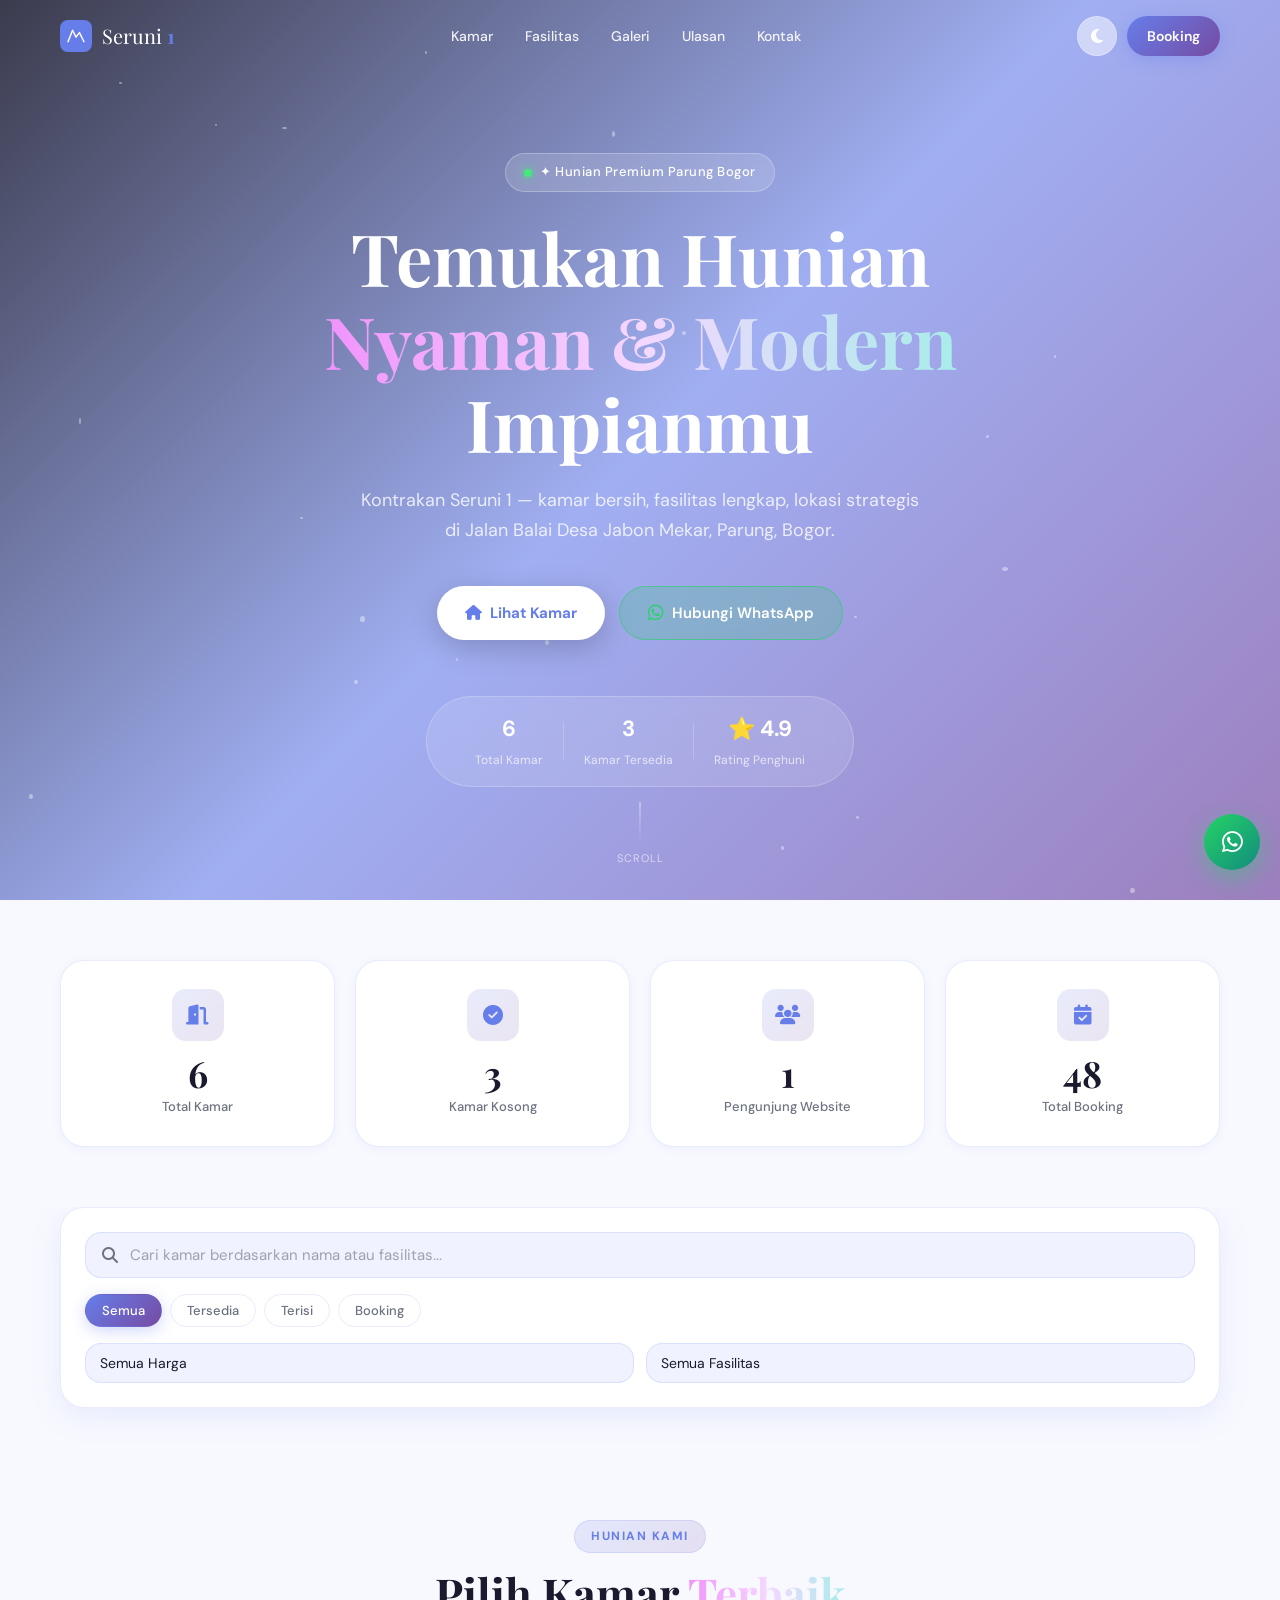
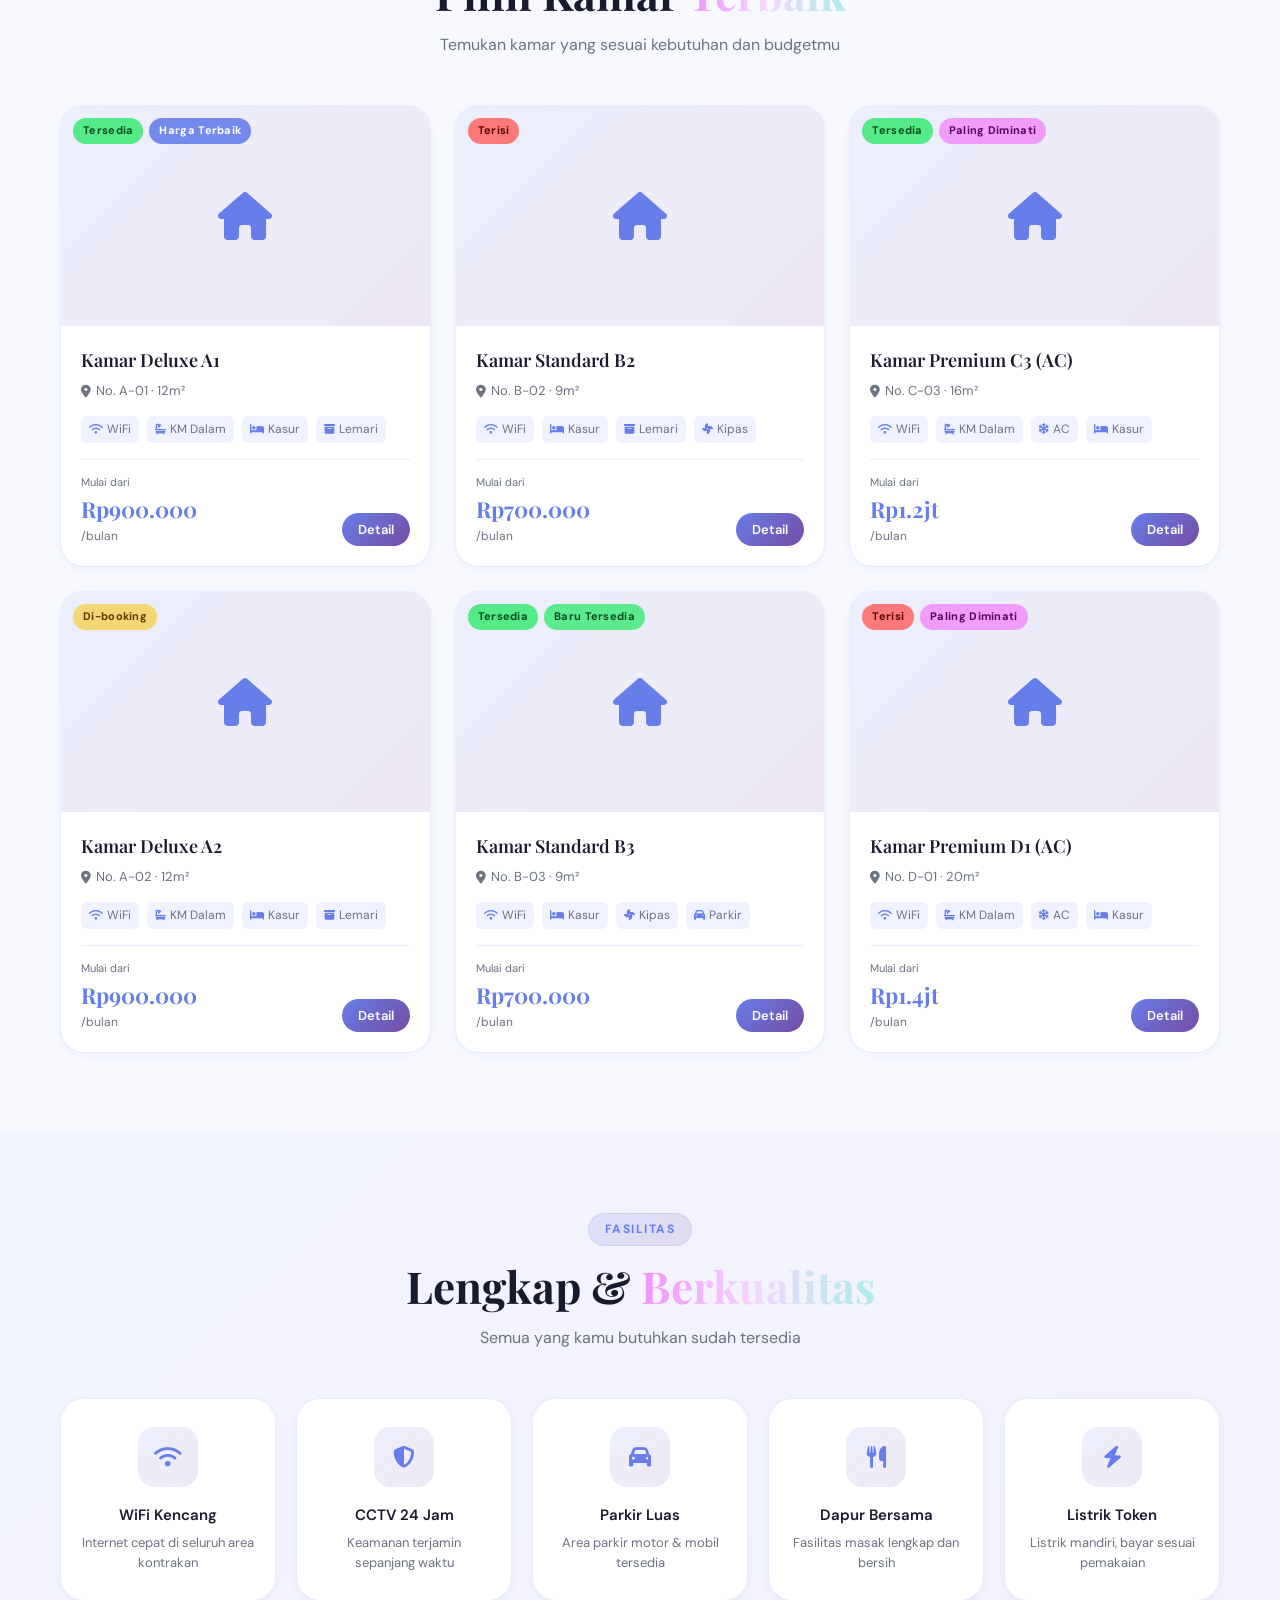
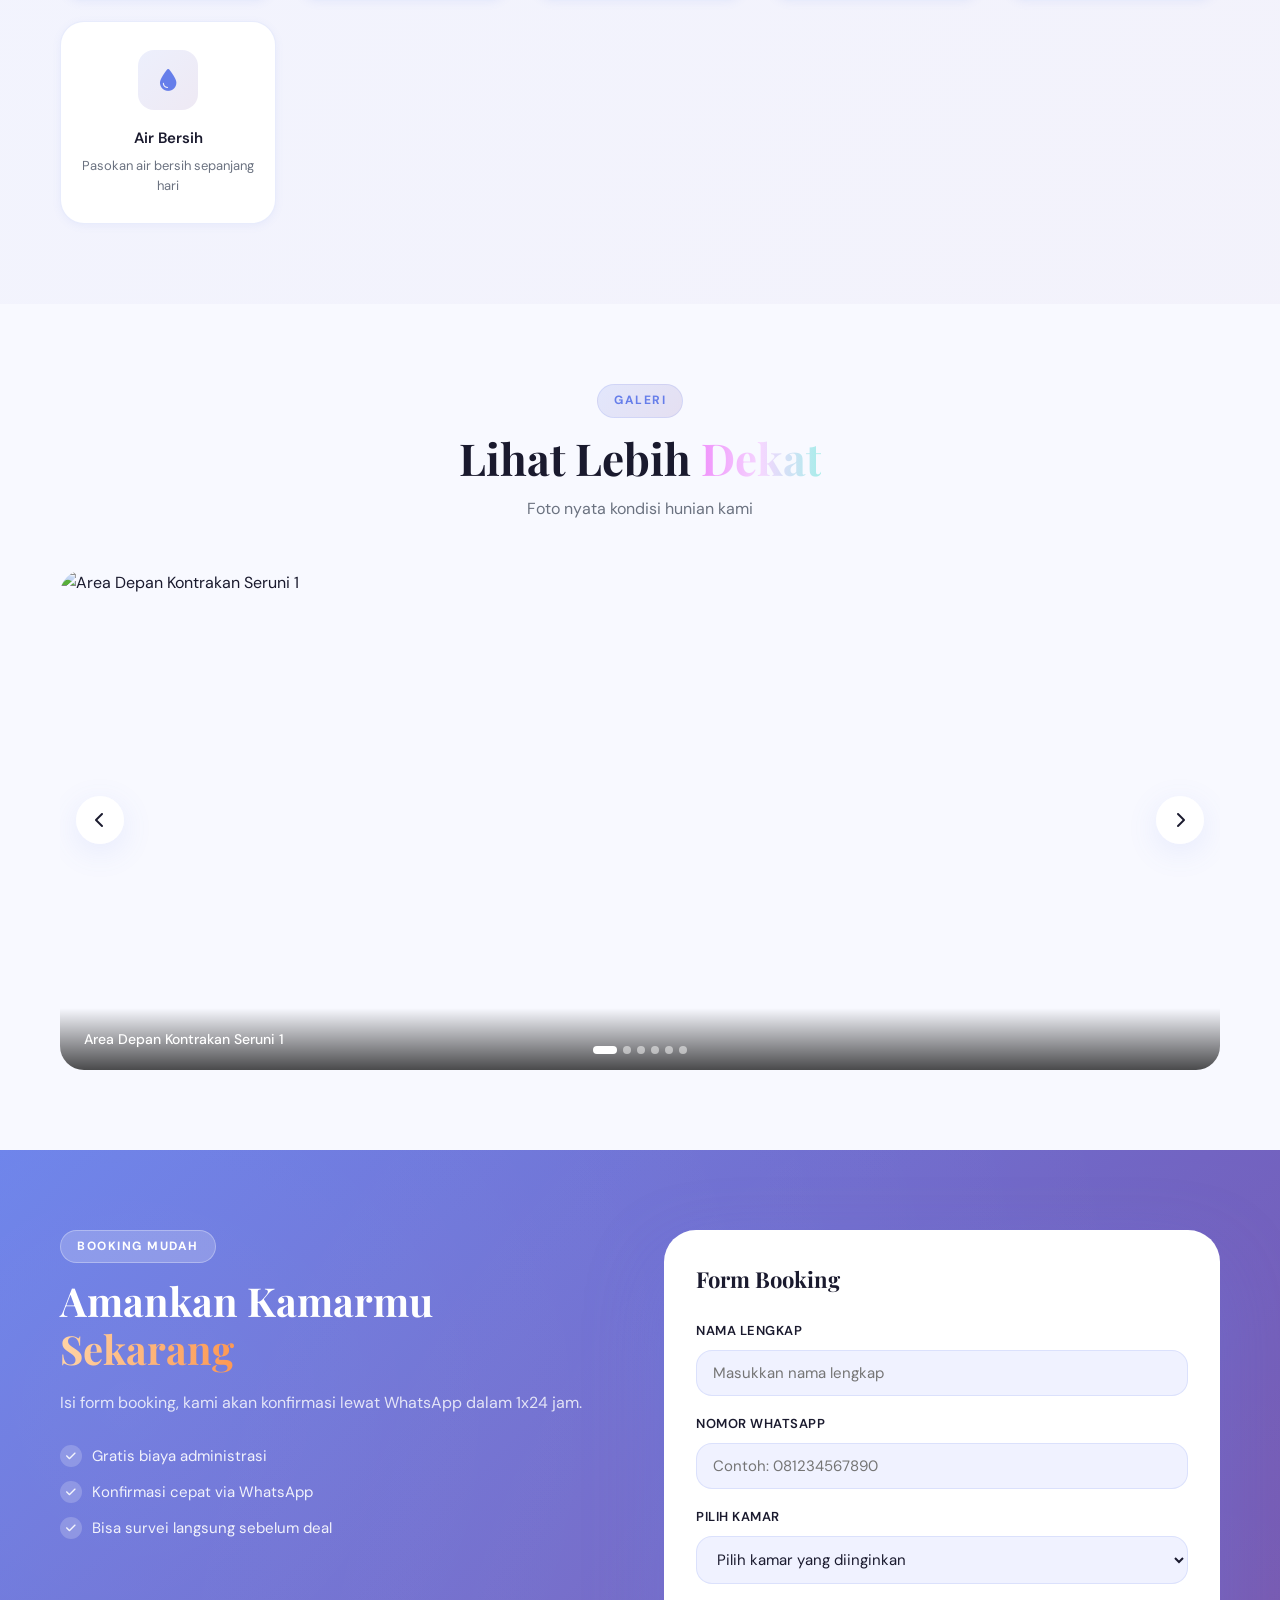
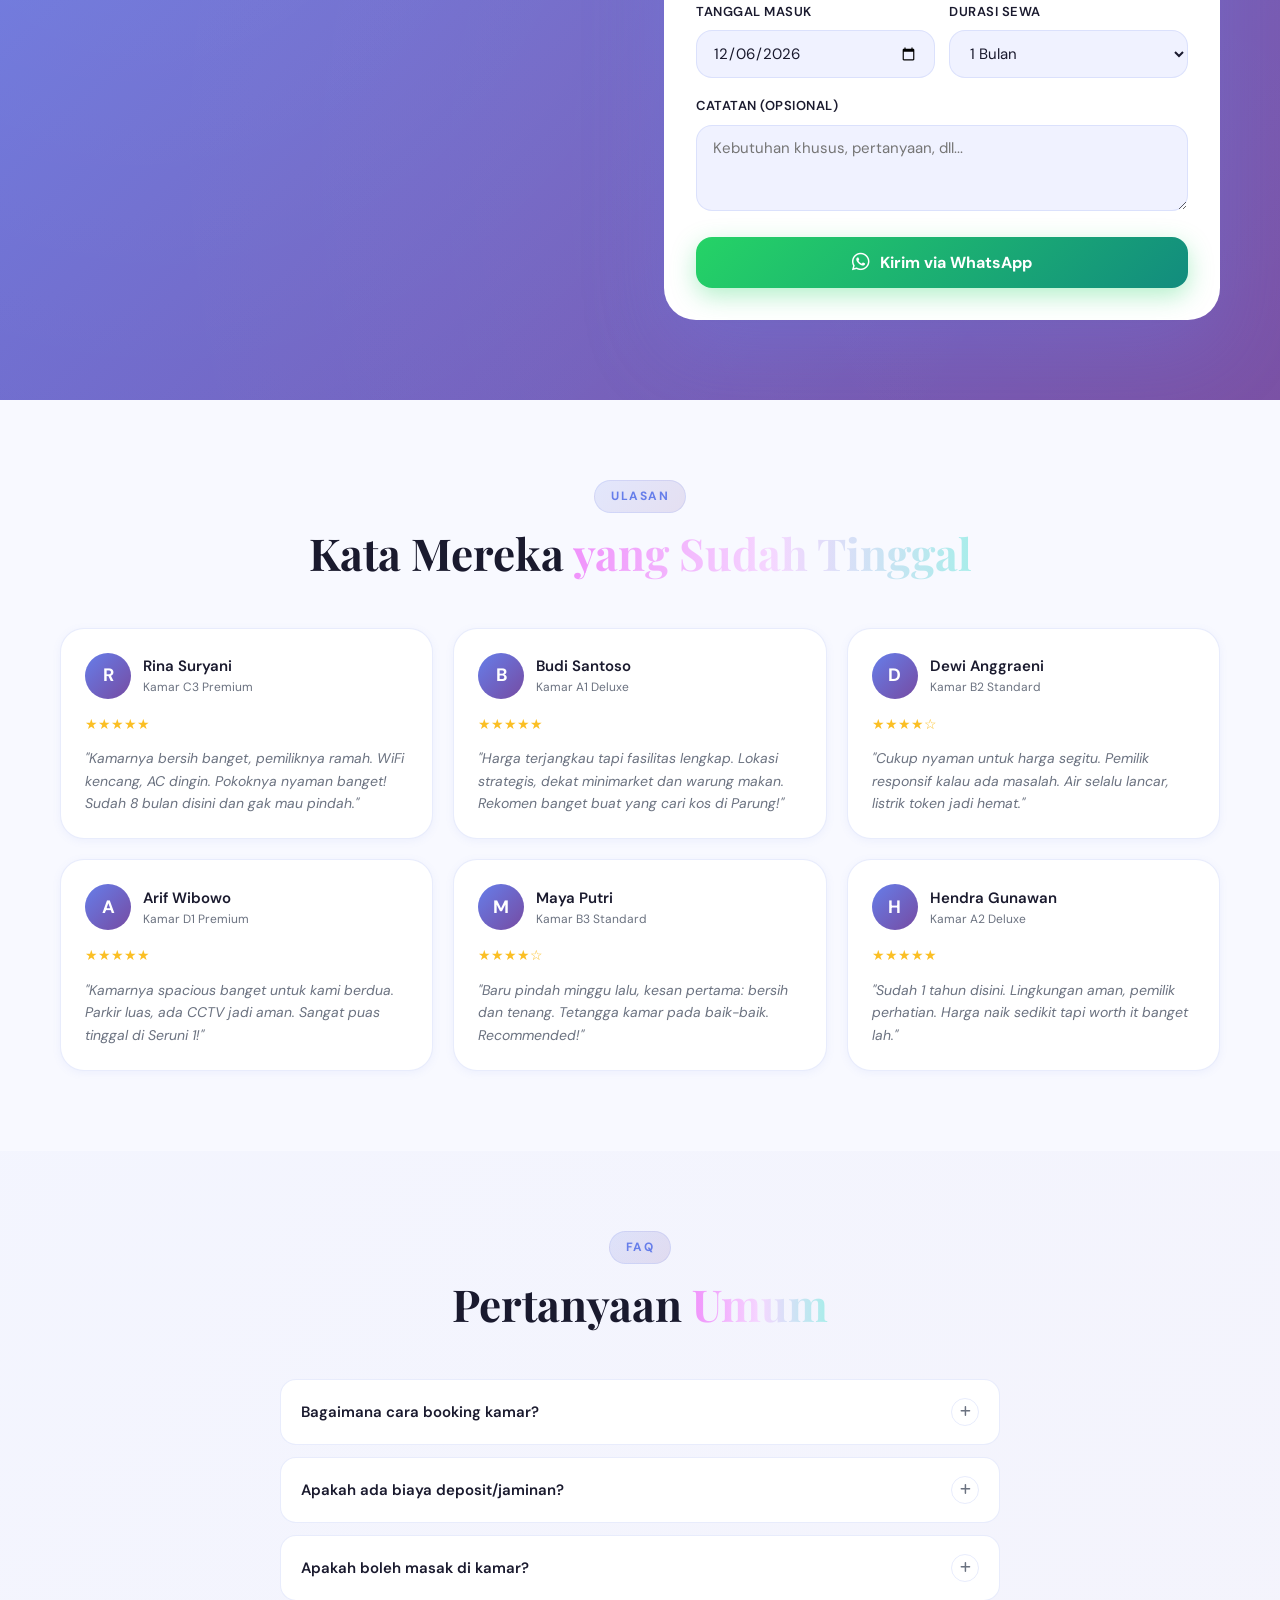
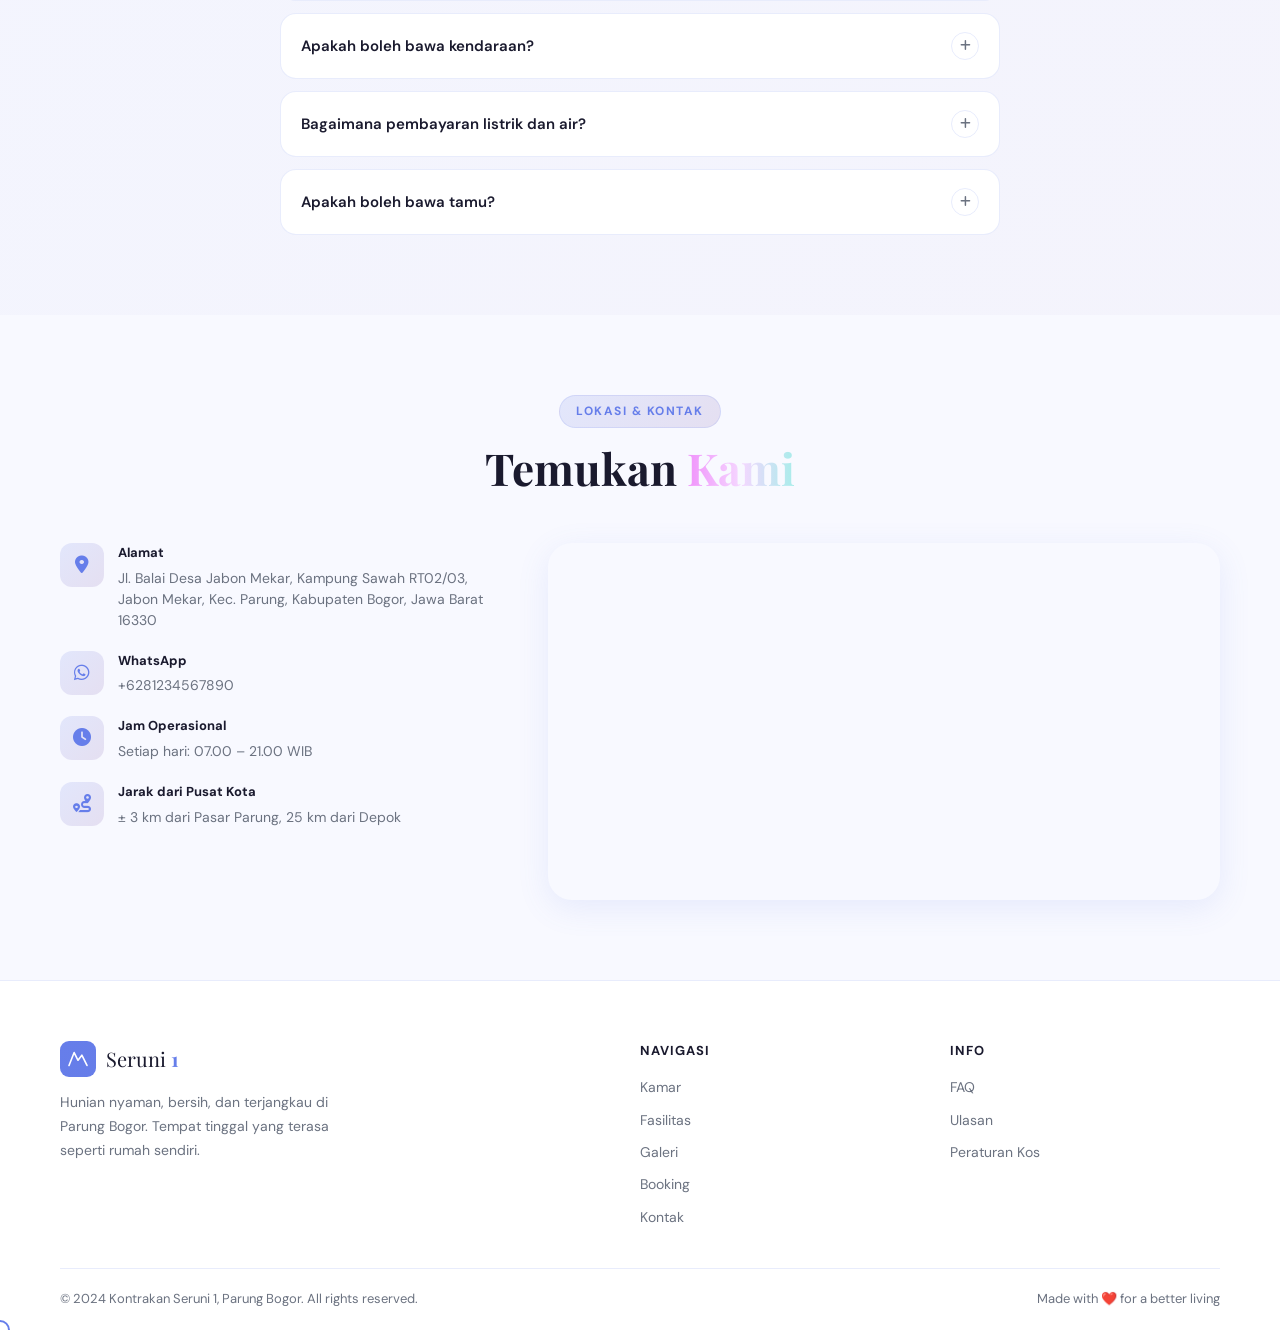
==== index.html @ fcb887d7 "Add files via upload" ====
<!DOCTYPE html>
<html lang="id" data-theme="light">
<head>
  <meta charset="UTF-8" />
  <meta name="viewport" content="width=device-width, initial-scale=1.0, viewport-fit=cover" />
  <title>Kontrakan Seruni 1 – Hunian Modern Parung Bogor</title>

  <!-- SEO Meta -->
  <meta name="description" content="Kontrakan & Kosan Premium Seruni 1 di Parung Bogor. Harga terjangkau, fasilitas lengkap, lokasi strategis. Booking sekarang!" />
  <meta name="keywords" content="kontrakan parung bogor, kosan bogor, kontrakan seruni, sewa kamar bogor, kos murah parung" />
  <meta name="author" content="Kontrakan Seruni 1" />
  <meta name="robots" content="index, follow" />

  <!-- Open Graph -->
  <meta property="og:title" content="Kontrakan Seruni 1 – Hunian Modern Parung Bogor" />
  <meta property="og:description" content="Hunian premium dengan fasilitas lengkap di Parung Bogor. Harga terbaik, lokasi strategis!" />
  <meta property="og:image" content="https://images.unsplash.com/photo-1522708323590-d24dbb6b0267?w=1200" />
  <meta property="og:url" content="https://kontrakan-seruni.github.io" />
  <meta property="og:type" content="website" />

  <!-- Twitter Card -->
  <meta name="twitter:card" content="summary_large_image" />
  <meta name="twitter:title" content="Kontrakan Seruni 1 Parung Bogor" />
  <meta name="twitter:description" content="Hunian nyaman, harga terjangkau di Parung Bogor." />

  <!-- PWA Manifest -->
  <link rel="manifest" href="manifest.json" />
  <meta name="theme-color" content="#1a1a2e" />
  <meta name="apple-mobile-web-app-capable" content="yes" />
  <meta name="apple-mobile-web-app-status-bar-style" content="default" />
  <meta name="apple-mobile-web-app-title" content="Seruni 1" />

  <!-- Fonts -->
  <link rel="preconnect" href="https://fonts.googleapis.com" />
  <link rel="preconnect" href="https://fonts.gstatic.com" crossorigin />
  <link href="https://fonts.googleapis.com/css2?family=Playfair+Display:wght@400;600;700&family=DM+Sans:wght@300;400;500;600&display=swap" rel="stylesheet" />

  <!-- Icons -->
  <link rel="stylesheet" href="https://cdnjs.cloudflare.com/ajax/libs/font-awesome/6.5.0/css/all.min.css" />

  <link rel="stylesheet" href="style.css" />
  <link rel="icon" href="assets/icons/favicon.svg" type="image/svg+xml" />
</head>
<body>

  <!-- Loading Screen -->
  <div id="loadingScreen" class="loading-screen">
    <div class="loading-content">
      <div class="loading-logo" id="secretTrigger">
        <svg width="56" height="56" viewBox="0 0 56 56" fill="none">
          <rect width="56" height="56" rx="16" fill="url(#grad1)"/>
          <path d="M14 38L22 18L28 30L34 22L42 38" stroke="white" stroke-width="2.5" stroke-linecap="round" stroke-linejoin="round"/>
          <defs>
            <linearGradient id="grad1" x1="0" y1="0" x2="56" y2="56">
              <stop offset="0%" stop-color="#667eea"/>
              <stop offset="100%" stop-color="#764ba2"/>
            </linearGradient>
          </defs>
        </svg>
      </div>
      <p class="loading-text">Seruni<span>1</span></p>
      <div class="loading-bar"><div class="loading-progress"></div></div>
    </div>
  </div>

  <!-- Navbar -->
  <nav class="navbar" id="navbar">
    <div class="nav-container">
      <a href="#" class="nav-logo" id="navLogo">
        <svg width="32" height="32" viewBox="0 0 56 56" fill="none">
          <rect width="56" height="56" rx="14" fill="url(#navGrad)"/>
          <path d="M14 38L22 18L28 30L34 22L42 38" stroke="white" stroke-width="2.5" stroke-linecap="round" stroke-linejoin="round"/>
          <defs>
            <linearGradient id="navGrad" x1="0" y1="0" x2="56" y2="56">
              <stop offset="0%" stop-color="#667eea"/>
              <stop offset="100%" stop-color="#764ba2"/>
            </linearGradient>
          </defs>
        </svg>
        <span>Seruni <strong>1</strong></span>
      </a>

      <ul class="nav-links" id="navLinks">
        <li><a href="#rooms" class="nav-link">Kamar</a></li>
        <li><a href="#facilities" class="nav-link">Fasilitas</a></li>
        <li><a href="#gallery" class="nav-link">Galeri</a></li>
        <li><a href="#testimonials" class="nav-link">Ulasan</a></li>
        <li><a href="#contact" class="nav-link">Kontak</a></li>
      </ul>

      <div class="nav-actions">
        <button class="theme-toggle" id="themeToggle" aria-label="Toggle theme">
          <i class="fas fa-moon" id="themeIcon"></i>
        </button>
        <a href="#booking" class="btn-nav-cta">Booking</a>
        <button class="hamburger" id="hamburger" aria-label="Menu">
          <span></span><span></span><span></span>
        </button>
      </div>
    </div>
  </nav>

  <!-- Hero Section -->
  <section class="hero" id="hero">
    <div class="hero-bg">
      <div class="hero-img" id="heroBg"></div>
      <div class="hero-overlay"></div>
    </div>
    <div class="hero-particles" id="particles"></div>

    <div class="hero-content">
      <div class="hero-badge reveal-up">
        <span class="badge-dot"></span>
        <span>✦ Hunian Premium Parung Bogor</span>
      </div>
      <h1 class="hero-title reveal-up">
        Temukan Hunian<br />
        <span class="gradient-text">Nyaman & Modern</span><br />
        Impianmu
      </h1>
      <p class="hero-sub reveal-up">
        Kontrakan Seruni 1 — kamar bersih, fasilitas lengkap, lokasi strategis<br />
        di Jalan Balai Desa Jabon Mekar, Parung, Bogor.
      </p>
      <div class="hero-actions reveal-up">
        <a href="#rooms" class="btn-hero-primary">
          <i class="fas fa-home"></i>
          Lihat Kamar
        </a>
        <a href="#" id="heroWa" class="btn-hero-secondary">
          <i class="fab fa-whatsapp"></i>
          Hubungi WhatsApp
        </a>
      </div>
      <div class="hero-stats reveal-up">
        <div class="hero-stat">
          <strong id="heroTotalRooms">12</strong>
          <span>Total Kamar</span>
        </div>
        <div class="hero-stat-divider"></div>
        <div class="hero-stat">
          <strong id="heroEmptyRooms">4</strong>
          <span>Kamar Tersedia</span>
        </div>
        <div class="hero-stat-divider"></div>
        <div class="hero-stat">
          <strong>⭐ 4.9</strong>
          <span>Rating Penghuni</span>
        </div>
      </div>
    </div>

    <div class="hero-scroll-indicator">
      <div class="scroll-line"></div>
      <span>Scroll</span>
    </div>
  </section>

  <!-- Stats Counter Section -->
  <section class="stats-section" id="stats">
    <div class="container">
      <div class="stats-grid">
        <div class="stat-card reveal-up">
          <div class="stat-icon"><i class="fas fa-door-open"></i></div>
          <div class="stat-number" data-target="12">0</div>
          <div class="stat-label">Total Kamar</div>
        </div>
        <div class="stat-card reveal-up" style="--delay:.1s">
          <div class="stat-icon"><i class="fas fa-check-circle"></i></div>
          <div class="stat-number" data-target="4">0</div>
          <div class="stat-label">Kamar Kosong</div>
        </div>
        <div class="stat-card reveal-up" style="--delay:.2s">
          <div class="stat-icon"><i class="fas fa-users"></i></div>
          <div class="stat-number" data-target="856">0</div>
          <div class="stat-label">Pengunjung Website</div>
        </div>
        <div class="stat-card reveal-up" style="--delay:.3s">
          <div class="stat-icon"><i class="fas fa-calendar-check"></i></div>
          <div class="stat-number" data-target="48">0</div>
          <div class="stat-label">Total Booking</div>
        </div>
      </div>
    </div>
  </section>

  <!-- Search & Filter -->
  <section class="search-section" id="search">
    <div class="container">
      <div class="search-box reveal-up">
        <div class="search-input-wrap">
          <i class="fas fa-search"></i>
          <input type="text" id="searchInput" placeholder="Cari kamar berdasarkan nama atau fasilitas..." />
        </div>
        <div class="filter-chips">
          <button class="chip active" data-filter="all">Semua</button>
          <button class="chip" data-filter="kosong">Tersedia</button>
          <button class="chip" data-filter="terisi">Terisi</button>
          <button class="chip" data-filter="booking">Booking</button>
        </div>
        <div class="filter-row">
          <select id="priceFilter" class="filter-select">
            <option value="">Semua Harga</option>
            <option value="0-700000">Di bawah Rp700k</option>
            <option value="700000-1000000">Rp700k – Rp1jt</option>
            <option value="1000000-1500000">Rp1jt – Rp1,5jt</option>
            <option value="1500000-99999999">Di atas Rp1,5jt</option>
          </select>
          <select id="facilityFilter" class="filter-select">
            <option value="">Semua Fasilitas</option>
            <option value="wifi">WiFi</option>
            <option value="ac">AC</option>
            <option value="km_dalam">Kamar Mandi Dalam</option>
            <option value="dapur">Dapur</option>
            <option value="parkir">Parkir</option>
          </select>
        </div>
      </div>
    </div>
  </section>

  <!-- Rooms Section -->
  <section class="rooms-section" id="rooms">
    <div class="container">
      <div class="section-header reveal-up">
        <span class="section-badge">Hunian Kami</span>
        <h2>Pilih Kamar <span class="gradient-text">Terbaik</span></h2>
        <p>Temukan kamar yang sesuai kebutuhan dan budgetmu</p>
      </div>
      <div class="rooms-grid" id="roomsGrid">
        <!-- Rooms injected by JS -->
      </div>
      <div class="empty-state" id="emptyState" style="display:none">
        <i class="fas fa-search"></i>
        <p>Tidak ada kamar yang sesuai filter</p>
        <button onclick="resetFilters()">Reset Filter</button>
      </div>
    </div>
  </section>

  <!-- Facilities Section -->
  <section class="facilities-section" id="facilities">
    <div class="container">
      <div class="section-header reveal-up">
        <span class="section-badge">Fasilitas</span>
        <h2>Lengkap & <span class="gradient-text">Berkualitas</span></h2>
        <p>Semua yang kamu butuhkan sudah tersedia</p>
      </div>
      <div class="facilities-grid">
        <div class="facility-card reveal-up" style="--delay:0s">
          <div class="facility-icon"><i class="fas fa-wifi"></i></div>
          <h3>WiFi Kencang</h3>
          <p>Internet cepat di seluruh area kontrakan</p>
        </div>
        <div class="facility-card reveal-up" style="--delay:.08s">
          <div class="facility-icon"><i class="fas fa-shield-alt"></i></div>
          <h3>CCTV 24 Jam</h3>
          <p>Keamanan terjamin sepanjang waktu</p>
        </div>
        <div class="facility-card reveal-up" style="--delay:.16s">
          <div class="facility-icon"><i class="fas fa-car"></i></div>
          <h3>Parkir Luas</h3>
          <p>Area parkir motor & mobil tersedia</p>
        </div>
        <div class="facility-card reveal-up" style="--delay:.24s">
          <div class="facility-icon"><i class="fas fa-utensils"></i></div>
          <h3>Dapur Bersama</h3>
          <p>Fasilitas masak lengkap dan bersih</p>
        </div>
        <div class="facility-card reveal-up" style="--delay:.32s">
          <div class="facility-icon"><i class="fas fa-bolt"></i></div>
          <h3>Listrik Token</h3>
          <p>Listrik mandiri, bayar sesuai pemakaian</p>
        </div>
        <div class="facility-card reveal-up" style="--delay:.4s">
          <div class="facility-icon"><i class="fas fa-tint"></i></div>
          <h3>Air Bersih</h3>
          <p>Pasokan air bersih sepanjang hari</p>
        </div>
      </div>
    </div>
  </section>

  <!-- Gallery Section -->
  <section class="gallery-section" id="gallery">
    <div class="container">
      <div class="section-header reveal-up">
        <span class="section-badge">Galeri</span>
        <h2>Lihat Lebih <span class="gradient-text">Dekat</span></h2>
        <p>Foto nyata kondisi hunian kami</p>
      </div>
      <div class="gallery-slider" id="gallerySlider">
        <div class="gallery-track" id="galleryTrack">
          <!-- Injected by JS -->
        </div>
        <button class="gallery-btn prev" id="galleryPrev"><i class="fas fa-chevron-left"></i></button>
        <button class="gallery-btn next" id="galleryNext"><i class="fas fa-chevron-right"></i></button>
        <div class="gallery-dots" id="galleryDots"></div>
      </div>
    </div>
  </section>

  <!-- Booking Section -->
  <section class="booking-section" id="booking">
    <div class="container">
      <div class="booking-wrapper reveal-up">
        <div class="booking-info">
          <span class="section-badge">Booking Mudah</span>
          <h2>Amankan Kamarmu<br /><span class="gradient-text">Sekarang</span></h2>
          <p>Isi form booking, kami akan konfirmasi lewat WhatsApp dalam 1x24 jam.</p>
          <div class="booking-features">
            <div class="booking-feature"><i class="fas fa-check"></i> Gratis biaya administrasi</div>
            <div class="booking-feature"><i class="fas fa-check"></i> Konfirmasi cepat via WhatsApp</div>
            <div class="booking-feature"><i class="fas fa-check"></i> Bisa survei langsung sebelum deal</div>
          </div>
        </div>
        <div class="booking-form-card">
          <h3>Form Booking</h3>
          <div class="form-group">
            <label>Nama Lengkap</label>
            <input type="text" id="bookName" placeholder="Masukkan nama lengkap" />
          </div>
          <div class="form-group">
            <label>Nomor WhatsApp</label>
            <input type="tel" id="bookWa" placeholder="Contoh: 081234567890" />
          </div>
          <div class="form-group">
            <label>Pilih Kamar</label>
            <select id="bookRoom">
              <option value="">Pilih kamar yang diinginkan</option>
            </select>
          </div>
          <div class="form-row">
            <div class="form-group">
              <label>Tanggal Masuk</label>
              <input type="date" id="bookDate" />
            </div>
            <div class="form-group">
              <label>Durasi Sewa</label>
              <select id="bookDuration">
                <option value="1 bulan">1 Bulan</option>
                <option value="3 bulan">3 Bulan</option>
                <option value="6 bulan">6 Bulan</option>
                <option value="1 tahun">1 Tahun</option>
              </select>
            </div>
          </div>
          <div class="form-group">
            <label>Catatan (opsional)</label>
            <textarea id="bookNote" placeholder="Kebutuhan khusus, pertanyaan, dll..." rows="3"></textarea>
          </div>
          <button class="btn-booking-submit" id="bookingSubmit">
            <i class="fab fa-whatsapp"></i>
            Kirim via WhatsApp
          </button>
        </div>
      </div>
    </div>
  </section>

  <!-- Testimonials -->
  <section class="testimonials-section" id="testimonials">
    <div class="container">
      <div class="section-header reveal-up">
        <span class="section-badge">Ulasan</span>
        <h2>Kata Mereka <span class="gradient-text">yang Sudah Tinggal</span></h2>
      </div>
      <div class="testimonials-grid" id="testimonialsGrid">
        <!-- Injected by JS -->
      </div>
    </div>
  </section>

  <!-- FAQ -->
  <section class="faq-section" id="faq">
    <div class="container">
      <div class="section-header reveal-up">
        <span class="section-badge">FAQ</span>
        <h2>Pertanyaan <span class="gradient-text">Umum</span></h2>
      </div>
      <div class="faq-list" id="faqList">
        <!-- Injected by JS -->
      </div>
    </div>
  </section>

  <!-- Location & Contact -->
  <section class="contact-section" id="contact">
    <div class="container">
      <div class="section-header reveal-up">
        <span class="section-badge">Lokasi & Kontak</span>
        <h2>Temukan <span class="gradient-text">Kami</span></h2>
      </div>
      <div class="contact-wrapper">
        <div class="contact-info reveal-up">
          <div class="contact-item">
            <div class="contact-icon"><i class="fas fa-map-marker-alt"></i></div>
            <div>
              <strong>Alamat</strong>
              <p id="contactAddress">Jl. Balai Desa Jabon Mekar, Kampung Sawah RT02/03, Jabon Mekar, Kec. Parung, Kabupaten Bogor, Jawa Barat 16330</p>
            </div>
          </div>
          <div class="contact-item">
            <div class="contact-icon"><i class="fab fa-whatsapp"></i></div>
            <div>
              <strong>WhatsApp</strong>
              <p id="contactWa">+62 812-3456-7890</p>
            </div>
          </div>
          <div class="contact-item">
            <div class="contact-icon"><i class="fas fa-clock"></i></div>
            <div>
              <strong>Jam Operasional</strong>
              <p>Setiap hari: 07.00 – 21.00 WIB</p>
            </div>
          </div>
          <div class="contact-item">
            <div class="contact-icon"><i class="fas fa-route"></i></div>
            <div>
              <strong>Jarak dari Pusat Kota</strong>
              <p>± 3 km dari Pasar Parung, 25 km dari Depok</p>
            </div>
          </div>
        </div>
        <div class="map-container reveal-up">
          <iframe
            src="https://www.google.com/maps/embed?pb=!1m18!1m12!1m3!1d3965.0!2d106.73!3d-6.44!2m3!1f0!2f0!3f0!3m2!1i1024!2i768!4f13.1!3m3!1m2!1s0x2e69e920c703f187%3A0x12cb024fb56d925!2sKontrakan+Seruni+1!5e0!3m2!1sid!2sid!4v1700000000000!5m2!1sid!2sid"
            width="100%" height="350" style="border:0;border-radius:16px;" allowfullscreen="" loading="lazy"
            referrerpolicy="no-referrer-when-downgrade" id="mapsEmbed">
          </iframe>
        </div>
      </div>
    </div>
  </section>

  <!-- Footer -->
  <footer class="footer">
    <div class="container">
      <div class="footer-top">
        <div class="footer-brand">
          <div class="footer-logo">
            <svg width="36" height="36" viewBox="0 0 56 56" fill="none">
              <rect width="56" height="56" rx="14" fill="url(#footerGrad)"/>
              <path d="M14 38L22 18L28 30L34 22L42 38" stroke="white" stroke-width="2.5" stroke-linecap="round" stroke-linejoin="round"/>
              <defs>
                <linearGradient id="footerGrad" x1="0" y1="0" x2="56" y2="56">
                  <stop offset="0%" stop-color="#667eea"/>
                  <stop offset="100%" stop-color="#764ba2"/>
                </linearGradient>
              </defs>
            </svg>
            <span>Seruni <strong>1</strong></span>
          </div>
          <p>Hunian nyaman, bersih, dan terjangkau di Parung Bogor. Tempat tinggal yang terasa seperti rumah sendiri.</p>
        </div>
        <div class="footer-links">
          <h4>Navigasi</h4>
          <a href="#rooms">Kamar</a>
          <a href="#facilities">Fasilitas</a>
          <a href="#gallery">Galeri</a>
          <a href="#booking">Booking</a>
          <a href="#contact">Kontak</a>
        </div>
        <div class="footer-links">
          <h4>Info</h4>
          <a href="#faq">FAQ</a>
          <a href="#testimonials">Ulasan</a>
          <a href="#" id="footerRules">Peraturan Kos</a>
        </div>
      </div>
      <div class="footer-bottom">
        <p>© 2024 Kontrakan Seruni 1, Parung Bogor. All rights reserved.</p>
        <p class="footer-secret">Made with ❤️ for a better living</p>
      </div>
    </div>
  </footer>

  <!-- Floating WhatsApp Button -->
  <a href="#" id="floatingWa" class="floating-wa" aria-label="Chat WhatsApp">
    <i class="fab fa-whatsapp"></i>
    <span class="wa-tooltip">Chat Sekarang</span>
  </a>

  <!-- Back to Top -->
  <button id="backToTop" class="back-to-top" aria-label="Back to top">
    <i class="fas fa-arrow-up"></i>
  </button>

  <!-- Room Modal -->
  <div class="modal-overlay" id="roomModal">
    <div class="modal-content">
      <button class="modal-close" id="modalClose"><i class="fas fa-times"></i></button>
      <div class="modal-body" id="modalBody"></div>
    </div>
  </div>

  <!-- Gallery Lightbox -->
  <div class="lightbox" id="lightbox">
    <div class="lightbox-overlay" id="lightboxOverlay"></div>
    <div class="lightbox-content">
      <button class="lightbox-close" id="lightboxClose"><i class="fas fa-times"></i></button>
      <button class="lightbox-nav prev" id="lightboxPrev"><i class="fas fa-chevron-left"></i></button>
      <img src="" alt="" id="lightboxImg" class="lightbox-img" />
      <button class="lightbox-nav next" id="lightboxNext"><i class="fas fa-chevron-right"></i></button>
    </div>
  </div>

  <!-- Rules Modal -->
  <div class="modal-overlay" id="rulesModal">
    <div class="modal-content">
      <button class="modal-close" id="rulesModalClose"><i class="fas fa-times"></i></button>
      <div class="modal-body" id="rulesBody"></div>
    </div>
  </div>

  <!-- Toast Container -->
  <div id="toastContainer" class="toast-container"></div>

  <!-- Bottom Nav Mobile -->
  <nav class="bottom-nav">
    <a href="#hero" class="bottom-nav-item active"><i class="fas fa-home"></i><span>Home</span></a>
    <a href="#rooms" class="bottom-nav-item"><i class="fas fa-door-open"></i><span>Kamar</span></a>
    <a href="#gallery" class="bottom-nav-item"><i class="fas fa-images"></i><span>Galeri</span></a>
    <a href="#booking" class="bottom-nav-item"><i class="fas fa-calendar-plus"></i><span>Booking</span></a>
    <a href="#contact" class="bottom-nav-item"><i class="fas fa-map-marker-alt"></i><span>Lokasi</span></a>
  </nav>

  <script src="app.js"></script>
</body>
</html>
---- style.css ----
/* ============================================
   KONTRAKAN SERUNI 1 — Main Stylesheet
   Modern Glassmorphism + Premium UI
   ============================================ */

/* ---- CSS Variables ---- */
:root {
  --primary: #667eea;
  --primary-dark: #5a6fd6;
  --secondary: #764ba2;
  --accent: #f093fb;
  --success: #43e97b;
  --warning: #f6d365;
  --danger: #ff6b6b;

  --bg: #f8f9ff;
  --bg-card: #ffffff;
  --bg-glass: rgba(255,255,255,0.7);
  --bg-glass2: rgba(255,255,255,0.5);
  --bg-input: #f0f2ff;

  --text: #1a1a2e;
  --text-muted: #6b7280;
  --text-light: #9ca3af;
  --border: rgba(102,126,234,0.15);
  --border-strong: rgba(102,126,234,0.3);

  --shadow-sm: 0 2px 8px rgba(102,126,234,0.08);
  --shadow: 0 8px 32px rgba(102,126,234,0.12);
  --shadow-lg: 0 20px 60px rgba(102,126,234,0.18);
  --shadow-xl: 0 30px 80px rgba(102,126,234,0.25);

  --radius-sm: 8px;
  --radius: 16px;
  --radius-lg: 24px;
  --radius-xl: 32px;

  --transition: all 0.3s cubic-bezier(0.4,0,0.2,1);
  --transition-slow: all 0.6s cubic-bezier(0.4,0,0.2,1);

  --gradient: linear-gradient(135deg, var(--primary) 0%, var(--secondary) 100%);
  --gradient-warm: linear-gradient(135deg, #f093fb 0%, #f5576c 100%);
  --gradient-green: linear-gradient(135deg, #43e97b 0%, #38f9d7 100%);

  --navbar-h: 72px;
  --bottom-nav-h: 64px;
}

[data-theme="dark"] {
  --bg: #0f0f1a;
  --bg-card: #1a1a2e;
  --bg-glass: rgba(26,26,46,0.85);
  --bg-glass2: rgba(26,26,46,0.6);
  --bg-input: #252540;

  --text: #f0f0ff;
  --text-muted: #9ca3af;
  --text-light: #6b7280;
  --border: rgba(102,126,234,0.2);
  --border-strong: rgba(102,126,234,0.4);

  --shadow-sm: 0 2px 8px rgba(0,0,0,0.3);
  --shadow: 0 8px 32px rgba(0,0,0,0.4);
  --shadow-lg: 0 20px 60px rgba(0,0,0,0.5);
}

/* ---- Reset & Base ---- */
*, *::before, *::after { box-sizing: border-box; margin: 0; padding: 0; }

html {
  scroll-behavior: smooth;
  font-size: 16px;
  -webkit-tap-highlight-color: transparent;
}

body {
  font-family: 'DM Sans', sans-serif;
  background: var(--bg);
  color: var(--text);
  line-height: 1.6;
  overflow-x: hidden;
  transition: background 0.4s ease, color 0.4s ease;
  padding-bottom: var(--bottom-nav-h);
}

a { text-decoration: none; color: inherit; }
img { max-width: 100%; display: block; }
button { cursor: pointer; border: none; background: none; font-family: inherit; }
input, select, textarea { font-family: inherit; outline: none; }
ul { list-style: none; }

.container {
  max-width: 1200px;
  margin: 0 auto;
  padding: 0 20px;
}

/* ---- Loading Screen ---- */
.loading-screen {
  position: fixed; inset: 0; z-index: 9999;
  background: var(--gradient);
  display: flex; align-items: center; justify-content: center;
  transition: opacity 0.6s ease, visibility 0.6s ease;
}
.loading-screen.hide { opacity: 0; visibility: hidden; pointer-events: none; }

.loading-content { text-align: center; }

.loading-logo {
  display: inline-block;
  animation: logoFloat 1.5s ease-in-out infinite;
  cursor: pointer;
}
@keyframes logoFloat {
  0%,100% { transform: translateY(0); }
  50% { transform: translateY(-10px); }
}

.loading-text {
  font-family: 'Playfair Display', serif;
  font-size: 28px; font-weight: 600;
  color: white; margin: 16px 0 24px;
  letter-spacing: 2px;
}
.loading-text span { opacity: 0.7; }

.loading-bar {
  width: 200px; height: 3px;
  background: rgba(255,255,255,0.3);
  border-radius: 99px;
  overflow: hidden;
  margin: 0 auto;
}
.loading-progress {
  height: 100%;
  background: white;
  border-radius: 99px;
  animation: loadProgress 1.8s ease forwards;
}
@keyframes loadProgress {
  0% { width: 0; }
  100% { width: 100%; }
}

/* ---- Navbar ---- */
.navbar {
  position: fixed; top: 0; left: 0; right: 0;
  height: var(--navbar-h);
  z-index: 1000;
  transition: var(--transition);
  padding: 0;
}
.navbar.scrolled {
  background: var(--bg-glass);
  backdrop-filter: blur(20px) saturate(180%);
  -webkit-backdrop-filter: blur(20px) saturate(180%);
  border-bottom: 1px solid var(--border);
  box-shadow: var(--shadow);
}

.nav-container {
  max-width: 1200px; margin: 0 auto;
  height: 100%;
  display: flex; align-items: center; justify-content: space-between;
  padding: 0 20px;
}

.nav-logo {
  display: flex; align-items: center; gap: 10px;
  font-family: 'Playfair Display', serif;
  font-size: 20px; font-weight: 400;
  color: var(--text);
}
.navbar:not(.scrolled) .nav-logo { color: white; }
.nav-logo strong { font-weight: 700; color: var(--primary); }

.nav-links {
  display: flex; align-items: center; gap: 4px;
}
.nav-link {
  padding: 8px 14px;
  border-radius: var(--radius-sm);
  font-size: 14px; font-weight: 500;
  color: var(--text);
  transition: var(--transition);
  position: relative;
}
.navbar:not(.scrolled) .nav-link { color: rgba(255,255,255,0.9); }
.nav-link:hover { background: var(--border); color: var(--primary); }
.navbar:not(.scrolled) .nav-link:hover { background: rgba(255,255,255,0.15); color: white; }

.nav-actions { display: flex; align-items: center; gap: 10px; }

.theme-toggle {
  width: 40px; height: 40px;
  border-radius: 50%;
  background: var(--bg-glass2);
  backdrop-filter: blur(10px);
  border: 1px solid var(--border);
  color: var(--text);
  font-size: 16px;
  transition: var(--transition);
  display: flex; align-items: center; justify-content: center;
}
.navbar:not(.scrolled) .theme-toggle { color: white; border-color: rgba(255,255,255,0.3); }
.theme-toggle:hover { transform: scale(1.1); background: var(--primary); color: white; border-color: var(--primary); }

.btn-nav-cta {
  padding: 9px 20px;
  background: var(--gradient);
  color: white; font-size: 14px; font-weight: 600;
  border-radius: 99px;
  transition: var(--transition);
  box-shadow: 0 4px 15px rgba(102,126,234,0.35);
}
.btn-nav-cta:hover { transform: translateY(-1px); box-shadow: 0 8px 25px rgba(102,126,234,0.45); }

.hamburger {
  display: none;
  flex-direction: column; gap: 5px;
  padding: 8px; border-radius: 8px;
  transition: var(--transition);
}
.hamburger span {
  display: block; width: 22px; height: 2px;
  background: var(--text);
  border-radius: 2px;
  transition: var(--transition);
}
.navbar:not(.scrolled) .hamburger span { background: white; }
.hamburger.active span:nth-child(1) { transform: rotate(45deg) translate(5px, 5px); }
.hamburger.active span:nth-child(2) { opacity: 0; }
.hamburger.active span:nth-child(3) { transform: rotate(-45deg) translate(5px, -5px); }

/* ---- Hero ---- */
.hero {
  position: relative;
  min-height: 100vh;
  display: flex; align-items: center; justify-content: center;
  overflow: hidden;
}

.hero-bg { position: absolute; inset: 0; }
.hero-img {
  position: absolute; inset: 0;
  background-image: url('https://images.unsplash.com/photo-1560448204-e02f11c3d0e2?w=1920&q=80');
  background-size: cover;
  background-position: center;
  transform: scale(1.05);
  transition: transform 8s ease;
}
.hero-img.loaded { transform: scale(1); }
.hero-overlay {
  position: absolute; inset: 0;
  background: linear-gradient(135deg,
    rgba(26,26,46,0.85) 0%,
    rgba(102,126,234,0.6) 50%,
    rgba(118,75,162,0.7) 100%);
}

.hero-particles {
  position: absolute; inset: 0;
  overflow: hidden; pointer-events: none;
}
.particle {
  position: absolute;
  width: 4px; height: 4px;
  border-radius: 50%;
  background: rgba(255,255,255,0.4);
  animation: particleFloat var(--dur) ease-in-out infinite;
  animation-delay: var(--delay);
}
@keyframes particleFloat {
  0%,100% { transform: translateY(0) rotate(0deg); opacity: 0.4; }
  50% { transform: translateY(-80px) rotate(180deg); opacity: 0.8; }
}

.hero-content {
  position: relative; z-index: 2;
  text-align: center;
  padding: 120px 20px 80px;
  max-width: 800px; margin: 0 auto;
}

.hero-badge {
  display: inline-flex; align-items: center; gap: 8px;
  background: rgba(255,255,255,0.15);
  backdrop-filter: blur(10px);
  border: 1px solid rgba(255,255,255,0.25);
  color: white;
  padding: 8px 18px;
  border-radius: 99px;
  font-size: 13px; font-weight: 500;
  margin-bottom: 24px;
  letter-spacing: 0.5px;
}
.badge-dot {
  width: 8px; height: 8px; border-radius: 50%;
  background: var(--success);
  box-shadow: 0 0 8px var(--success);
  animation: pulse 2s infinite;
}
@keyframes pulse { 0%,100% { opacity: 1; } 50% { opacity: 0.4; } }

.hero-title {
  font-family: 'Playfair Display', serif;
  font-size: clamp(36px, 7vw, 72px);
  font-weight: 700;
  color: white;
  line-height: 1.15;
  margin-bottom: 20px;
}

.gradient-text {
  background: linear-gradient(90deg, #f093fb, #f5d7ff, #a8edea);
  -webkit-background-clip: text;
  -webkit-text-fill-color: transparent;
  background-clip: text;
}

.hero-sub {
  font-size: clamp(15px, 2.5vw, 18px);
  color: rgba(255,255,255,0.8);
  margin-bottom: 40px;
  line-height: 1.7;
}

.hero-actions {
  display: flex; gap: 14px; justify-content: center;
  flex-wrap: wrap; margin-bottom: 56px;
}

.btn-hero-primary {
  display: inline-flex; align-items: center; gap: 8px;
  padding: 14px 28px;
  background: white;
  color: var(--primary);
  font-weight: 700; font-size: 15px;
  border-radius: 99px;
  transition: var(--transition);
  box-shadow: 0 8px 30px rgba(0,0,0,0.2);
}
.btn-hero-primary:hover { transform: translateY(-3px); box-shadow: 0 16px 40px rgba(0,0,0,0.25); }

.btn-hero-secondary {
  display: inline-flex; align-items: center; gap: 8px;
  padding: 14px 28px;
  background: rgba(37,211,102,0.2);
  border: 1.5px solid rgba(37,211,102,0.6);
  color: white;
  font-weight: 600; font-size: 15px;
  border-radius: 99px;
  transition: var(--transition);
  backdrop-filter: blur(10px);
}
.btn-hero-secondary:hover { background: #25d366; border-color: #25d366; transform: translateY(-3px); }
.btn-hero-secondary i { color: #25d366; font-size: 18px; }
.btn-hero-secondary:hover i { color: white; }

.hero-stats {
  display: inline-flex; align-items: center; gap: 0;
  background: rgba(255,255,255,0.12);
  backdrop-filter: blur(16px);
  border: 1px solid rgba(255,255,255,0.2);
  border-radius: 99px;
  padding: 14px 28px;
}
.hero-stat { text-align: center; padding: 0 20px; }
.hero-stat strong { display: block; font-size: 22px; font-weight: 700; color: white; }
.hero-stat span { font-size: 12px; color: rgba(255,255,255,0.7); }
.hero-stat-divider { width: 1px; height: 36px; background: rgba(255,255,255,0.2); }

.hero-scroll-indicator {
  position: absolute; bottom: 32px; left: 50%;
  transform: translateX(-50%);
  display: flex; flex-direction: column; align-items: center; gap: 8px;
  color: rgba(255,255,255,0.6);
  font-size: 11px; letter-spacing: 1px;
  text-transform: uppercase;
}
.scroll-line {
  width: 1.5px; height: 40px;
  background: linear-gradient(to bottom, rgba(255,255,255,0.7), transparent);
  animation: scrollLine 2s ease-in-out infinite;
}
@keyframes scrollLine {
  0%,100% { transform: scaleY(1); opacity: 1; }
  50% { transform: scaleY(0.5); opacity: 0.3; }
}

/* ---- Stats Section ---- */
.stats-section {
  padding: 60px 0;
  background: var(--bg);
  position: relative;
  z-index: 1;
}
.stats-grid {
  display: grid;
  grid-template-columns: repeat(4, 1fr);
  gap: 20px;
}
.stat-card {
  background: var(--bg-card);
  border: 1px solid var(--border);
  border-radius: var(--radius-lg);
  padding: 28px 20px;
  text-align: center;
  transition: var(--transition);
  box-shadow: var(--shadow-sm);
  animation-delay: var(--delay, 0s);
}
.stat-card:hover { transform: translateY(-4px); box-shadow: var(--shadow); border-color: var(--primary); }
.stat-icon {
  width: 52px; height: 52px;
  background: linear-gradient(135deg, rgba(102,126,234,0.15), rgba(118,75,162,0.15));
  border-radius: 14px;
  display: flex; align-items: center; justify-content: center;
  font-size: 20px; color: var(--primary);
  margin: 0 auto 14px;
}
.stat-number {
  font-family: 'Playfair Display', serif;
  font-size: 36px; font-weight: 700;
  color: var(--text);
  line-height: 1;
  margin-bottom: 6px;
}
.stat-label {
  font-size: 13px; color: var(--text-muted);
  font-weight: 500;
}

/* ---- Search Section ---- */
.search-section { padding: 0 0 32px; }
.search-box {
  background: var(--bg-card);
  border: 1px solid var(--border);
  border-radius: var(--radius-lg);
  padding: 24px;
  box-shadow: var(--shadow);
  display: flex; flex-direction: column; gap: 16px;
}
.search-input-wrap {
  display: flex; align-items: center; gap: 12px;
  background: var(--bg-input);
  border: 1px solid var(--border);
  border-radius: var(--radius);
  padding: 12px 16px;
  transition: var(--transition);
}
.search-input-wrap:focus-within { border-color: var(--primary); box-shadow: 0 0 0 3px rgba(102,126,234,0.1); }
.search-input-wrap i { color: var(--text-muted); font-size: 16px; }
.search-input-wrap input {
  flex: 1; border: none; background: transparent;
  font-size: 15px; color: var(--text);
}
.search-input-wrap input::placeholder { color: var(--text-light); }

.filter-chips {
  display: flex; gap: 8px; flex-wrap: wrap;
}
.chip {
  padding: 7px 16px;
  border-radius: 99px;
  font-size: 13px; font-weight: 500;
  border: 1.5px solid var(--border);
  color: var(--text-muted);
  transition: var(--transition);
  background: transparent;
}
.chip:hover, .chip.active {
  background: var(--gradient);
  color: white;
  border-color: transparent;
  box-shadow: 0 4px 15px rgba(102,126,234,0.3);
}

.filter-row {
  display: flex; gap: 12px;
}
.filter-select {
  flex: 1;
  padding: 10px 14px;
  border-radius: var(--radius);
  border: 1px solid var(--border);
  background: var(--bg-input);
  color: var(--text);
  font-size: 14px;
  transition: var(--transition);
  appearance: none;
  cursor: pointer;
}
.filter-select:focus { border-color: var(--primary); box-shadow: 0 0 0 3px rgba(102,126,234,0.1); }

/* ---- Section Headers ---- */
.section-header {
  text-align: center;
  margin-bottom: 48px;
}
.section-badge {
  display: inline-block;
  background: linear-gradient(135deg, rgba(102,126,234,0.15), rgba(118,75,162,0.15));
  color: var(--primary);
  padding: 6px 16px;
  border-radius: 99px;
  font-size: 12px; font-weight: 700;
  letter-spacing: 1.5px;
  text-transform: uppercase;
  margin-bottom: 14px;
  border: 1px solid var(--border);
}
.section-header h2 {
  font-family: 'Playfair Display', serif;
  font-size: clamp(28px, 5vw, 44px);
  font-weight: 700;
  color: var(--text);
  margin-bottom: 12px;
  line-height: 1.2;
}
.section-header p {
  color: var(--text-muted);
  font-size: 16px;
  max-width: 500px; margin: 0 auto;
}

/* ---- Rooms Section ---- */
.rooms-section { padding: 80px 0; }
.rooms-grid {
  display: grid;
  grid-template-columns: repeat(auto-fill, minmax(320px, 1fr));
  gap: 24px;
}

.room-card {
  background: var(--bg-card);
  border: 1px solid var(--border);
  border-radius: var(--radius-lg);
  overflow: hidden;
  transition: var(--transition);
  box-shadow: var(--shadow-sm);
  cursor: pointer;
  position: relative;
}
.room-card:hover {
  transform: translateY(-6px);
  box-shadow: var(--shadow-lg);
  border-color: var(--primary);
}
.room-card:hover .room-img { transform: scale(1.05); }

.room-img-wrap {
  height: 220px;
  overflow: hidden;
  position: relative;
}
.room-img {
  width: 100%; height: 100%;
  object-fit: cover;
  transition: transform 0.6s ease;
}
.room-img-placeholder {
  width: 100%; height: 100%;
  background: linear-gradient(135deg, #667eea20, #764ba220);
  display: flex; align-items: center; justify-content: center;
  font-size: 48px; color: var(--primary);
}

.room-badges {
  position: absolute; top: 12px; left: 12px;
  display: flex; gap: 6px; flex-wrap: wrap;
}
.room-badge {
  padding: 4px 10px;
  border-radius: 99px;
  font-size: 11px; font-weight: 700;
  backdrop-filter: blur(8px);
  letter-spacing: 0.3px;
}
.badge-kosong { background: rgba(67,233,123,0.9); color: #064e1e; }
.badge-terisi { background: rgba(255,107,107,0.9); color: #5c0000; }
.badge-booking { background: rgba(246,211,101,0.9); color: #5c3d00; }
.badge-popular { background: rgba(240,147,251,0.9); color: #5c005c; }
.badge-best-price { background: rgba(102,126,234,0.9); color: white; }
.badge-new { background: rgba(67,233,123,0.85); color: #064e1e; }

.room-info { padding: 20px; }
.room-name {
  font-family: 'Playfair Display', serif;
  font-size: 18px; font-weight: 600;
  margin-bottom: 6px; color: var(--text);
}
.room-location {
  font-size: 13px; color: var(--text-muted);
  display: flex; align-items: center; gap: 5px;
  margin-bottom: 14px;
}
.room-facilities {
  display: flex; gap: 8px; flex-wrap: wrap;
  margin-bottom: 16px;
}
.room-fac {
  display: flex; align-items: center; gap: 4px;
  font-size: 12px; color: var(--text-muted);
  background: var(--bg-input);
  padding: 4px 8px;
  border-radius: 6px;
}
.room-fac i { color: var(--primary); font-size: 11px; }

.room-footer {
  display: flex; align-items: flex-end; justify-content: space-between;
  padding-top: 14px;
  border-top: 1px solid var(--border);
}
.room-price { }
.room-price-label { font-size: 11px; color: var(--text-muted); }
.room-price-value {
  font-family: 'Playfair Display', serif;
  font-size: 22px; font-weight: 700;
  color: var(--primary);
}
.room-price-period { font-size: 12px; color: var(--text-muted); }

.btn-room-detail {
  padding: 8px 16px;
  background: var(--gradient);
  color: white; font-size: 13px; font-weight: 600;
  border-radius: 99px;
  transition: var(--transition);
}
.btn-room-detail:hover { transform: scale(1.05); box-shadow: 0 4px 15px rgba(102,126,234,0.35); }

/* Skeleton Loading */
.skeleton {
  background: linear-gradient(90deg, var(--bg-input) 25%, var(--border) 50%, var(--bg-input) 75%);
  background-size: 200% 100%;
  animation: shimmer 1.5s infinite;
  border-radius: var(--radius-sm);
}
@keyframes shimmer { 0% { background-position: 200% 0; } 100% { background-position: -200% 0; } }

.skeleton-card {
  background: var(--bg-card);
  border: 1px solid var(--border);
  border-radius: var(--radius-lg);
  overflow: hidden;
  box-shadow: var(--shadow-sm);
}
.skeleton-img { height: 220px; }
.skeleton-body { padding: 20px; display: flex; flex-direction: column; gap: 10px; }
.skeleton-line { height: 14px; }
.skeleton-line.short { width: 60%; }
.skeleton-line.shorter { width: 40%; }

/* Empty State */
.empty-state {
  grid-column: 1/-1;
  text-align: center; padding: 60px 20px;
  color: var(--text-muted);
}
.empty-state i { font-size: 48px; margin-bottom: 16px; opacity: 0.4; }
.empty-state p { font-size: 16px; margin-bottom: 20px; }
.empty-state button {
  padding: 10px 24px;
  background: var(--gradient);
  color: white; font-weight: 600; font-size: 14px;
  border-radius: 99px;
}

/* ---- Facilities Section ---- */
.facilities-section {
  padding: 80px 0;
  background: linear-gradient(135deg, rgba(102,126,234,0.04), rgba(118,75,162,0.04));
}
.facilities-grid {
  display: grid;
  grid-template-columns: repeat(auto-fill, minmax(180px, 1fr));
  gap: 20px;
}
.facility-card {
  background: var(--bg-card);
  border: 1px solid var(--border);
  border-radius: var(--radius-lg);
  padding: 28px 20px;
  text-align: center;
  transition: var(--transition);
  box-shadow: var(--shadow-sm);
}
.facility-card:hover {
  transform: translateY(-4px);
  box-shadow: var(--shadow);
  border-color: var(--primary);
}
.facility-card:hover .facility-icon {
  background: var(--gradient);
  transform: scale(1.1) rotate(-5deg);
}
.facility-card:hover .facility-icon i { color: white; }
.facility-icon {
  width: 60px; height: 60px;
  background: linear-gradient(135deg, rgba(102,126,234,0.12), rgba(118,75,162,0.12));
  border-radius: 16px;
  display: flex; align-items: center; justify-content: center;
  font-size: 22px; color: var(--primary);
  margin: 0 auto 16px;
  transition: var(--transition);
}
.facility-card h3 {
  font-size: 15px; font-weight: 600;
  color: var(--text); margin-bottom: 6px;
}
.facility-card p { font-size: 13px; color: var(--text-muted); line-height: 1.5; }

/* ---- Gallery Section ---- */
.gallery-section { padding: 80px 0; }
.gallery-slider {
  position: relative;
  border-radius: var(--radius-lg);
  overflow: hidden;
}
.gallery-track {
  display: flex;
  transition: transform 0.5s cubic-bezier(0.4,0,0.2,1);
}
.gallery-slide {
  min-width: 100%;
  position: relative;
}
.gallery-slide img {
  width: 100%; height: 500px;
  object-fit: cover;
  cursor: pointer;
  display: block;
}
.gallery-caption {
  position: absolute; bottom: 0; left: 0; right: 0;
  padding: 20px 24px;
  background: linear-gradient(to top, rgba(0,0,0,0.7), transparent);
  color: white;
  font-size: 14px; font-weight: 500;
}

.gallery-btn {
  position: absolute; top: 50%; transform: translateY(-50%);
  width: 48px; height: 48px;
  border-radius: 50%;
  background: rgba(255,255,255,0.9);
  backdrop-filter: blur(8px);
  color: var(--text);
  font-size: 16px;
  display: flex; align-items: center; justify-content: center;
  transition: var(--transition);
  box-shadow: var(--shadow);
  z-index: 2;
}
.gallery-btn:hover { background: white; transform: translateY(-50%) scale(1.1); }
.gallery-btn.prev { left: 16px; }
.gallery-btn.next { right: 16px; }

.gallery-dots {
  position: absolute; bottom: 16px; left: 50%;
  transform: translateX(-50%);
  display: flex; gap: 6px;
  z-index: 2;
}
.gallery-dot {
  width: 8px; height: 8px;
  border-radius: 50%;
  background: rgba(255,255,255,0.5);
  transition: var(--transition);
  cursor: pointer;
}
.gallery-dot.active {
  background: white;
  width: 24px;
  border-radius: 4px;
}

/* ---- Booking Section ---- */
.booking-section {
  padding: 80px 0;
  background: var(--gradient);
  position: relative;
  overflow: hidden;
}
.booking-section::before {
  content: '';
  position: absolute; top: -50%; left: -50%;
  width: 200%; height: 200%;
  background: radial-gradient(circle at 30% 40%, rgba(255,255,255,0.08) 0%, transparent 50%),
              radial-gradient(circle at 70% 60%, rgba(255,255,255,0.05) 0%, transparent 50%);
}
.booking-wrapper {
  display: grid; grid-template-columns: 1fr 1fr;
  gap: 48px; align-items: start;
  position: relative; z-index: 1;
}
.booking-info .section-badge { background: rgba(255,255,255,0.2); color: white; border-color: rgba(255,255,255,0.3); }
.booking-info h2 {
  font-family: 'Playfair Display', serif;
  font-size: clamp(28px, 4vw, 40px);
  font-weight: 700; color: white;
  margin-bottom: 16px; line-height: 1.2;
}
.booking-info h2 .gradient-text {
  background: linear-gradient(90deg, #ffd3a5, #fd9853);
  -webkit-background-clip: text;
  background-clip: text;
  -webkit-text-fill-color: transparent;
}
.booking-info p { color: rgba(255,255,255,0.8); font-size: 16px; margin-bottom: 28px; line-height: 1.7; }
.booking-features { display: flex; flex-direction: column; gap: 12px; }
.booking-feature {
  display: flex; align-items: center; gap: 10px;
  color: rgba(255,255,255,0.9); font-size: 15px;
}
.booking-feature i {
  width: 22px; height: 22px; border-radius: 50%;
  background: rgba(255,255,255,0.2);
  display: flex; align-items: center; justify-content: center;
  font-size: 11px; flex-shrink: 0;
}

.booking-form-card {
  background: var(--bg-card);
  border-radius: var(--radius-xl);
  padding: 32px;
  box-shadow: var(--shadow-xl);
}
.booking-form-card h3 {
  font-family: 'Playfair Display', serif;
  font-size: 22px; font-weight: 700;
  color: var(--text); margin-bottom: 24px;
}
.form-group { margin-bottom: 18px; }
.form-group label {
  display: block;
  font-size: 13px; font-weight: 600;
  color: var(--text); margin-bottom: 8px;
  text-transform: uppercase; letter-spacing: 0.5px;
}
.form-group input,
.form-group select,
.form-group textarea {
  width: 100%;
  padding: 12px 16px;
  border: 1.5px solid var(--border);
  border-radius: var(--radius);
  background: var(--bg-input);
  color: var(--text);
  font-size: 15px;
  transition: var(--transition);
}
.form-group input:focus,
.form-group select:focus,
.form-group textarea:focus {
  border-color: var(--primary);
  box-shadow: 0 0 0 3px rgba(102,126,234,0.1);
  background: var(--bg-card);
}
.form-group textarea { resize: vertical; }
.form-row { display: grid; grid-template-columns: 1fr 1fr; gap: 14px; }

.btn-booking-submit {
  width: 100%;
  padding: 15px;
  background: linear-gradient(135deg, #25d366, #128c7e);
  color: white; font-size: 16px; font-weight: 700;
  border-radius: var(--radius);
  display: flex; align-items: center; justify-content: center; gap: 10px;
  transition: var(--transition);
  box-shadow: 0 8px 25px rgba(37,211,102,0.35);
}
.btn-booking-submit:hover { transform: translateY(-2px); box-shadow: 0 12px 35px rgba(37,211,102,0.45); }
.btn-booking-submit i { font-size: 20px; }

/* ---- Testimonials ---- */
.testimonials-section { padding: 80px 0; }
.testimonials-grid {
  display: grid;
  grid-template-columns: repeat(auto-fill, minmax(280px, 1fr));
  gap: 20px;
}
.testimonial-card {
  background: var(--bg-card);
  border: 1px solid var(--border);
  border-radius: var(--radius-lg);
  padding: 24px;
  box-shadow: var(--shadow-sm);
  transition: var(--transition);
}
.testimonial-card:hover { transform: translateY(-4px); box-shadow: var(--shadow); }
.testimonial-header {
  display: flex; align-items: center; gap: 12px;
  margin-bottom: 14px;
}
.testimonial-avatar {
  width: 46px; height: 46px;
  border-radius: 50%;
  background: var(--gradient);
  display: flex; align-items: center; justify-content: center;
  color: white; font-weight: 700; font-size: 18px;
  flex-shrink: 0;
}
.testimonial-name { font-weight: 600; font-size: 15px; color: var(--text); }
.testimonial-room { font-size: 12px; color: var(--text-muted); }
.testimonial-stars { margin-bottom: 12px; color: #fbbf24; font-size: 14px; }
.testimonial-text { font-size: 14px; color: var(--text-muted); line-height: 1.6; font-style: italic; }

/* ---- FAQ ---- */
.faq-section {
  padding: 80px 0;
  background: linear-gradient(135deg, rgba(102,126,234,0.03), rgba(118,75,162,0.03));
}
.faq-list { max-width: 720px; margin: 0 auto; display: flex; flex-direction: column; gap: 12px; }
.faq-item {
  background: var(--bg-card);
  border: 1px solid var(--border);
  border-radius: var(--radius);
  overflow: hidden;
  transition: var(--transition);
}
.faq-item.open { border-color: var(--primary); }
.faq-question {
  padding: 18px 20px;
  display: flex; align-items: center; justify-content: space-between;
  cursor: pointer; gap: 12px;
  font-weight: 600; font-size: 15px; color: var(--text);
  transition: var(--transition);
}
.faq-question:hover { color: var(--primary); }
.faq-item.open .faq-question { color: var(--primary); }
.faq-icon {
  width: 28px; height: 28px; flex-shrink: 0;
  border-radius: 50%; border: 1.5px solid var(--border);
  display: flex; align-items: center; justify-content: center;
  font-size: 12px; color: var(--text-muted);
  transition: var(--transition);
}
.faq-item.open .faq-icon { background: var(--primary); border-color: var(--primary); color: white; transform: rotate(45deg); }
.faq-answer {
  max-height: 0; overflow: hidden;
  transition: max-height 0.4s ease, padding 0.3s ease;
  padding: 0 20px;
}
.faq-item.open .faq-answer { max-height: 300px; padding: 0 20px 18px; }
.faq-answer p { font-size: 14px; color: var(--text-muted); line-height: 1.7; }

/* ---- Contact Section ---- */
.contact-section { padding: 80px 0; }
.contact-wrapper {
  display: grid; grid-template-columns: 1fr 1.5fr;
  gap: 40px; align-items: start;
}
.contact-info { display: flex; flex-direction: column; gap: 20px; }
.contact-item {
  display: flex; gap: 14px; align-items: flex-start;
}
.contact-icon {
  width: 44px; height: 44px; flex-shrink: 0;
  background: linear-gradient(135deg, rgba(102,126,234,0.15), rgba(118,75,162,0.15));
  border-radius: 12px;
  display: flex; align-items: center; justify-content: center;
  font-size: 18px; color: var(--primary);
}
.contact-item strong { display: block; font-size: 13px; font-weight: 700; color: var(--text); margin-bottom: 4px; }
.contact-item p { font-size: 14px; color: var(--text-muted); line-height: 1.5; }

.map-container { border-radius: var(--radius-lg); overflow: hidden; box-shadow: var(--shadow); }

/* ---- Footer ---- */
.footer {
  background: var(--bg-card);
  border-top: 1px solid var(--border);
  padding: 60px 0 0;
  margin-bottom: 0;
}
.footer-top {
  display: grid; grid-template-columns: 2fr 1fr 1fr;
  gap: 40px; padding-bottom: 40px;
}
.footer-brand p { color: var(--text-muted); font-size: 14px; line-height: 1.7; max-width: 300px; margin-top: 14px; }
.footer-logo {
  display: flex; align-items: center; gap: 10px;
  font-family: 'Playfair Display', serif;
  font-size: 20px; color: var(--text);
}
.footer-logo strong { font-weight: 700; color: var(--primary); }
.footer-links { display: flex; flex-direction: column; gap: 10px; }
.footer-links h4 {
  font-size: 13px; font-weight: 700;
  color: var(--text); text-transform: uppercase; letter-spacing: 1px;
  margin-bottom: 4px;
}
.footer-links a {
  font-size: 14px; color: var(--text-muted);
  transition: var(--transition);
}
.footer-links a:hover { color: var(--primary); padding-left: 4px; }
.footer-bottom {
  border-top: 1px solid var(--border);
  padding: 20px 0;
  display: flex; justify-content: space-between; align-items: center;
  font-size: 13px; color: var(--text-muted);
}

/* ---- Floating WhatsApp ---- */
.floating-wa {
  position: fixed; bottom: calc(var(--bottom-nav-h) + 20px); right: 20px;
  z-index: 900;
  width: 56px; height: 56px;
  background: linear-gradient(135deg, #25d366, #128c7e);
  border-radius: 50%;
  display: flex; align-items: center; justify-content: center;
  font-size: 24px; color: white;
  box-shadow: 0 8px 25px rgba(37,211,102,0.45);
  transition: var(--transition);
  animation: waFloat 3s ease-in-out infinite;
}
.floating-wa:hover { transform: scale(1.1); }
@keyframes waFloat {
  0%,100% { transform: translateY(0); }
  50% { transform: translateY(-6px); }
}
.wa-tooltip {
  position: absolute; right: 68px;
  background: var(--bg-card);
  color: var(--text);
  padding: 7px 12px;
  border-radius: 8px;
  font-size: 13px; font-weight: 500;
  white-space: nowrap;
  box-shadow: var(--shadow);
  border: 1px solid var(--border);
  opacity: 0; pointer-events: none;
  transition: var(--transition);
}
.floating-wa:hover .wa-tooltip { opacity: 1; }

/* ---- Back to Top ---- */
.back-to-top {
  position: fixed; bottom: calc(var(--bottom-nav-h) + 84px); right: 20px;
  z-index: 900;
  width: 44px; height: 44px;
  background: var(--bg-card);
  border: 1px solid var(--border);
  border-radius: 50%;
  color: var(--text);
  font-size: 14px;
  display: flex; align-items: center; justify-content: center;
  box-shadow: var(--shadow);
  transition: var(--transition);
  opacity: 0; pointer-events: none; transform: translateY(10px);
}
.back-to-top.show { opacity: 1; pointer-events: auto; transform: translateY(0); }
.back-to-top:hover { background: var(--primary); color: white; border-color: var(--primary); }

/* ---- Modal ---- */
.modal-overlay {
  position: fixed; inset: 0; z-index: 2000;
  background: rgba(0,0,0,0.6);
  backdrop-filter: blur(8px);
  display: flex; align-items: center; justify-content: center;
  padding: 20px;
  opacity: 0; visibility: hidden;
  transition: var(--transition);
}
.modal-overlay.open { opacity: 1; visibility: visible; }
.modal-content {
  background: var(--bg-card);
  border-radius: var(--radius-xl);
  width: 100%; max-width: 620px;
  max-height: 90vh;
  overflow-y: auto;
  position: relative;
  transform: scale(0.95) translateY(20px);
  transition: var(--transition);
  box-shadow: var(--shadow-xl);
}
.modal-overlay.open .modal-content { transform: scale(1) translateY(0); }
.modal-close {
  position: sticky; top: 0; float: right;
  margin: 16px 16px 0 0;
  width: 36px; height: 36px;
  border-radius: 50%;
  background: var(--bg-input);
  color: var(--text);
  font-size: 14px;
  display: flex; align-items: center; justify-content: center;
  transition: var(--transition);
  z-index: 1;
}
.modal-close:hover { background: var(--danger); color: white; }
.modal-body { padding: 0 28px 28px; }

.modal-room-img {
  width: 100%; height: 260px;
  object-fit: cover;
  border-radius: var(--radius-lg) var(--radius-lg) 0 0;
  display: block; margin-bottom: 0;
}
.modal-room-title {
  font-family: 'Playfair Display', serif;
  font-size: 24px; font-weight: 700;
  color: var(--text); margin-bottom: 8px;
  margin-top: 20px;
}
.modal-room-price {
  font-size: 28px; font-weight: 800;
  background: var(--gradient);
  -webkit-background-clip: text;
  background-clip: text;
  -webkit-text-fill-color: transparent;
  margin-bottom: 4px;
}
.modal-room-price-year { font-size: 13px; color: var(--text-muted); margin-bottom: 16px; }
.modal-status-row { display: flex; gap: 8px; margin-bottom: 16px; }
.modal-section-title {
  font-size: 13px; font-weight: 700;
  color: var(--text); text-transform: uppercase; letter-spacing: 1px;
  margin-bottom: 10px; margin-top: 20px;
}
.modal-facilities { display: flex; flex-wrap: wrap; gap: 8px; }
.modal-fac {
  display: flex; align-items: center; gap: 6px;
  padding: 6px 12px;
  background: var(--bg-input);
  border: 1px solid var(--border);
  border-radius: 8px;
  font-size: 13px; color: var(--text);
}
.modal-fac i { color: var(--primary); font-size: 12px; }
.modal-desc { font-size: 14px; color: var(--text-muted); line-height: 1.8; }
.modal-cta {
  display: flex; gap: 12px; margin-top: 24px;
}
.btn-modal-book {
  flex: 1; padding: 13px;
  background: linear-gradient(135deg, #25d366, #128c7e);
  color: white; font-weight: 700; font-size: 14px;
  border-radius: var(--radius);
  display: flex; align-items: center; justify-content: center; gap: 8px;
  transition: var(--transition);
}
.btn-modal-book:hover { transform: translateY(-2px); }
.btn-modal-share {
  padding: 13px 20px;
  background: var(--bg-input); border: 1px solid var(--border);
  color: var(--text); font-weight: 600; font-size: 14px;
  border-radius: var(--radius);
  display: flex; align-items: center; gap: 8px;
  transition: var(--transition);
}
.btn-modal-share:hover { border-color: var(--primary); color: var(--primary); }

/* ---- Lightbox ---- */
.lightbox {
  position: fixed; inset: 0; z-index: 3000;
  opacity: 0; visibility: hidden;
  transition: var(--transition);
}
.lightbox.open { opacity: 1; visibility: visible; }
.lightbox-overlay {
  position: absolute; inset: 0;
  background: rgba(0,0,0,0.9);
  backdrop-filter: blur(10px);
}
.lightbox-content {
  position: relative; z-index: 1;
  height: 100%;
  display: flex; align-items: center; justify-content: center;
}
.lightbox-img {
  max-width: 90vw; max-height: 85vh;
  border-radius: var(--radius);
  box-shadow: var(--shadow-xl);
  object-fit: contain;
}
.lightbox-close {
  position: fixed; top: 20px; right: 20px;
  width: 44px; height: 44px;
  border-radius: 50%;
  background: rgba(255,255,255,0.1);
  color: white; font-size: 18px;
  display: flex; align-items: center; justify-content: center;
  transition: var(--transition);
  backdrop-filter: blur(8px);
}
.lightbox-close:hover { background: var(--danger); }
.lightbox-nav {
  position: fixed; top: 50%; transform: translateY(-50%);
  width: 52px; height: 52px;
  border-radius: 50%;
  background: rgba(255,255,255,0.1);
  color: white; font-size: 18px;
  display: flex; align-items: center; justify-content: center;
  transition: var(--transition);
  backdrop-filter: blur(8px);
}
.lightbox-nav:hover { background: rgba(255,255,255,0.2); transform: translateY(-50%) scale(1.1); }
.lightbox-nav.prev { left: 20px; }
.lightbox-nav.next { right: 20px; }

/* ---- Toast ---- */
.toast-container {
  position: fixed; bottom: calc(var(--bottom-nav-h) + 20px); left: 50%;
  transform: translateX(-50%);
  z-index: 5000;
  display: flex; flex-direction: column; gap: 10px;
  pointer-events: none;
}
.toast {
  background: var(--bg-card);
  border: 1px solid var(--border);
  border-radius: var(--radius);
  padding: 14px 20px;
  display: flex; align-items: center; gap: 10px;
  font-size: 14px; font-weight: 500;
  box-shadow: var(--shadow-lg);
  white-space: nowrap;
  animation: toastIn 0.4s cubic-bezier(0.4,0,0.2,1) forwards;
  pointer-events: auto;
}
.toast.hide { animation: toastOut 0.3s ease forwards; }
.toast-success { border-left: 3px solid var(--success); }
.toast-error { border-left: 3px solid var(--danger); }
.toast-info { border-left: 3px solid var(--primary); }
.toast i { font-size: 16px; }
.toast-success i { color: var(--success); }
.toast-error i { color: var(--danger); }
.toast-info i { color: var(--primary); }
@keyframes toastIn {
  from { opacity: 0; transform: translateY(20px) scale(0.95); }
  to { opacity: 1; transform: translateY(0) scale(1); }
}
@keyframes toastOut {
  from { opacity: 1; transform: translateY(0); }
  to { opacity: 0; transform: translateY(10px); }
}

/* ---- Bottom Navigation ---- */
.bottom-nav {
  position: fixed; bottom: 0; left: 0; right: 0;
  height: var(--bottom-nav-h);
  background: var(--bg-glass);
  backdrop-filter: blur(20px) saturate(180%);
  -webkit-backdrop-filter: blur(20px);
  border-top: 1px solid var(--border);
  display: flex;
  z-index: 800;
  padding-bottom: env(safe-area-inset-bottom);
}
.bottom-nav-item {
  flex: 1;
  display: flex; flex-direction: column; align-items: center; justify-content: center;
  gap: 4px;
  font-size: 10px; font-weight: 600;
  color: var(--text-light);
  text-transform: uppercase; letter-spacing: 0.3px;
  transition: var(--transition);
  position: relative;
}
.bottom-nav-item i { font-size: 18px; transition: var(--transition); }
.bottom-nav-item.active, .bottom-nav-item:hover { color: var(--primary); }
.bottom-nav-item.active i { transform: translateY(-2px); }
.bottom-nav-item.active::after {
  content: '';
  position: absolute; top: 0; left: 50%; transform: translateX(-50%);
  width: 32px; height: 2px;
  background: var(--gradient);
  border-radius: 0 0 3px 3px;
}

/* ---- Reveal Animations ---- */
.reveal-up {
  opacity: 0;
  transform: translateY(30px);
  transition: opacity 0.7s ease, transform 0.7s cubic-bezier(0.4,0,0.2,1);
  transition-delay: var(--delay, 0s);
}
.reveal-up.visible { opacity: 1; transform: translateY(0); }

/* ---- Ripple ---- */
.ripple {
  position: relative; overflow: hidden;
}
.ripple-effect {
  position: absolute; border-radius: 50%;
  background: rgba(255,255,255,0.3);
  transform: scale(0);
  animation: rippleAnim 0.6s linear;
  pointer-events: none;
}
@keyframes rippleAnim {
  to { transform: scale(4); opacity: 0; }
}

/* ---- Custom Cursor (Desktop) ---- */
@media (hover: hover) {
  .custom-cursor {
    position: fixed;
    width: 20px; height: 20px;
    border: 2px solid var(--primary);
    border-radius: 50%;
    pointer-events: none;
    z-index: 9998;
    transition: transform 0.15s ease, width 0.3s ease, height 0.3s ease, background 0.3s ease;
    transform: translate(-50%, -50%);
  }
  .custom-cursor.hovered {
    width: 40px; height: 40px;
    background: rgba(102,126,234,0.15);
  }
}

/* ============================================================
   RESPONSIVE
   ============================================================ */
@media (max-width: 1024px) {
  .booking-wrapper { grid-template-columns: 1fr; }
  .footer-top { grid-template-columns: 1fr 1fr; }
  .footer-brand { grid-column: 1/-1; }
}

@media (max-width: 768px) {
  :root { --navbar-h: 62px; }

  /* Navbar mobile */
  .nav-links {
    position: fixed; top: var(--navbar-h); left: 0; right: 0;
    background: var(--bg-glass);
    backdrop-filter: blur(20px);
    flex-direction: column;
    padding: 16px 20px 20px;
    border-bottom: 1px solid var(--border);
    transform: translateY(-110%);
    transition: transform 0.4s cubic-bezier(0.4,0,0.2,1);
    z-index: 999;
    gap: 4px;
  }
  .nav-links.open { transform: translateY(0); }
  .nav-link { padding: 12px 16px; border-radius: var(--radius); width: 100%; }
  .hamburger { display: flex; }
  .btn-nav-cta { display: none; }

  .hero-stats {
    flex-direction: column; gap: 16px;
    padding: 20px;
    border-radius: var(--radius-lg);
  }
  .hero-stat-divider { width: 80%; height: 1px; }
  .hero-stat { padding: 0; }

  .stats-grid { grid-template-columns: repeat(2,1fr); }
  .facilities-grid { grid-template-columns: repeat(2,1fr); }
  .gallery-slide img { height: 280px; }
  .contact-wrapper { grid-template-columns: 1fr; }
  .footer-top { grid-template-columns: 1fr; gap: 24px; }
  .footer-bottom { flex-direction: column; gap: 6px; text-align: center; }
  .form-row { grid-template-columns: 1fr; }
  .booking-wrapper { gap: 32px; }
}

@media (max-width: 480px) {
  .rooms-grid { grid-template-columns: 1fr; }
  .facilities-grid { grid-template-columns: repeat(2,1fr); }
  .testimonials-grid { grid-template-columns: 1fr; }
  .hero-actions { flex-direction: column; align-items: center; }
  .modal-content { border-radius: var(--radius-lg); }
  .modal-cta { flex-direction: column; }
}

/* ---- PC: hide bottom nav ---- */
@media (min-width: 769px) {
  .bottom-nav { display: none; }
  body { padding-bottom: 0; }
  .floating-wa { bottom: 30px; }
  .back-to-top { bottom: 96px; }
  .toast-container { bottom: 30px; }
}
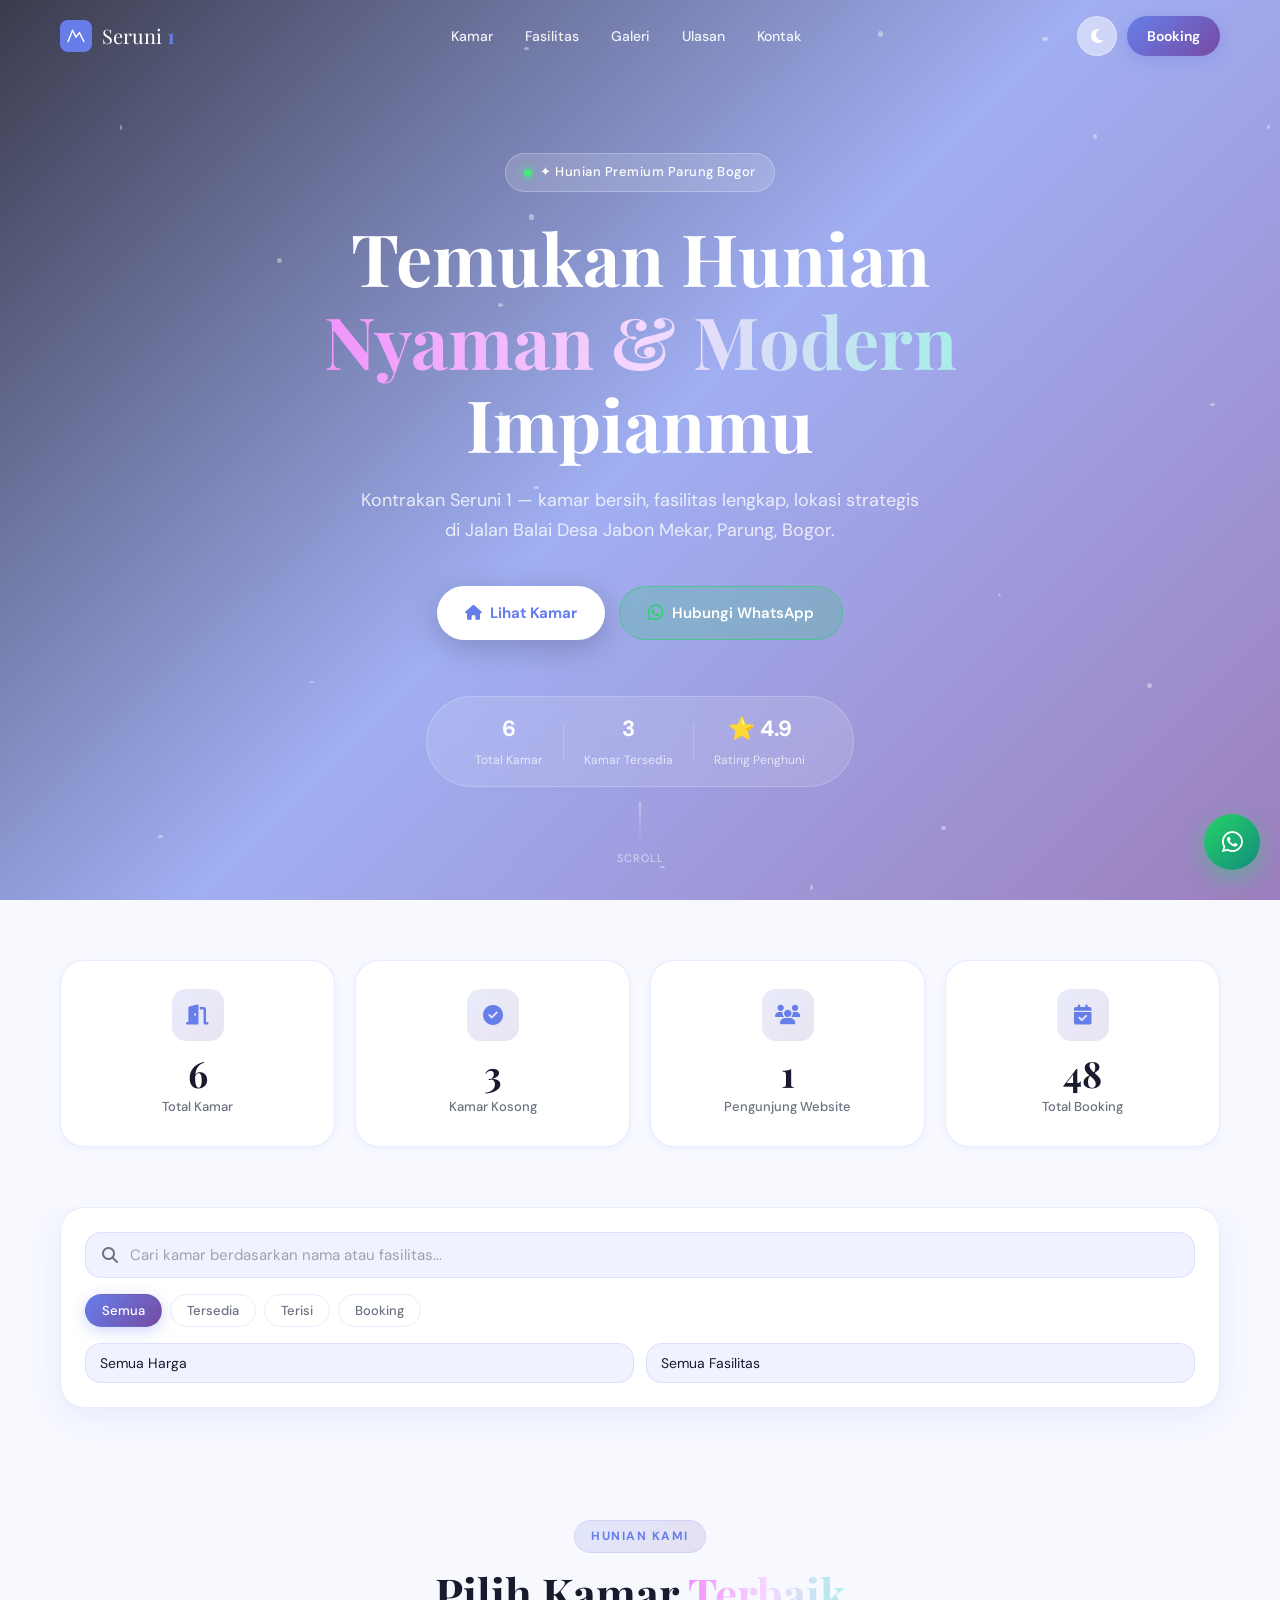
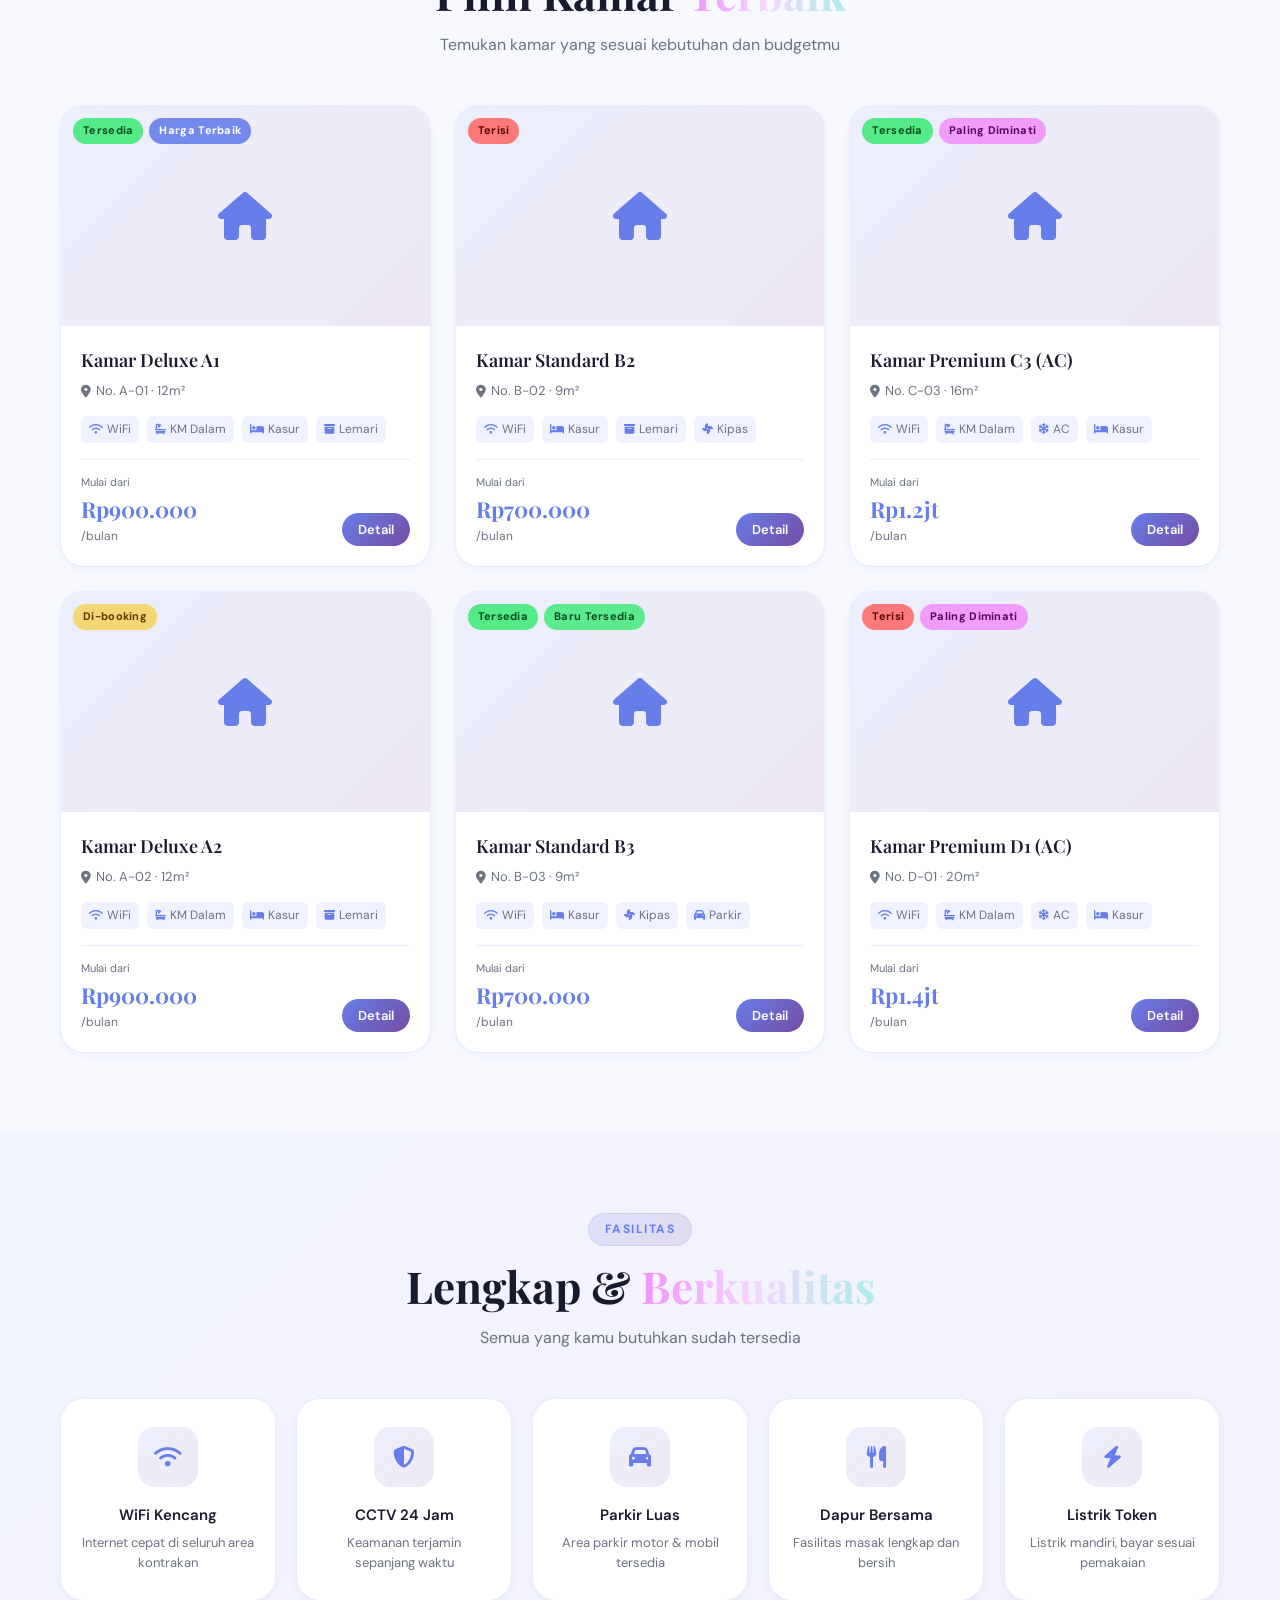
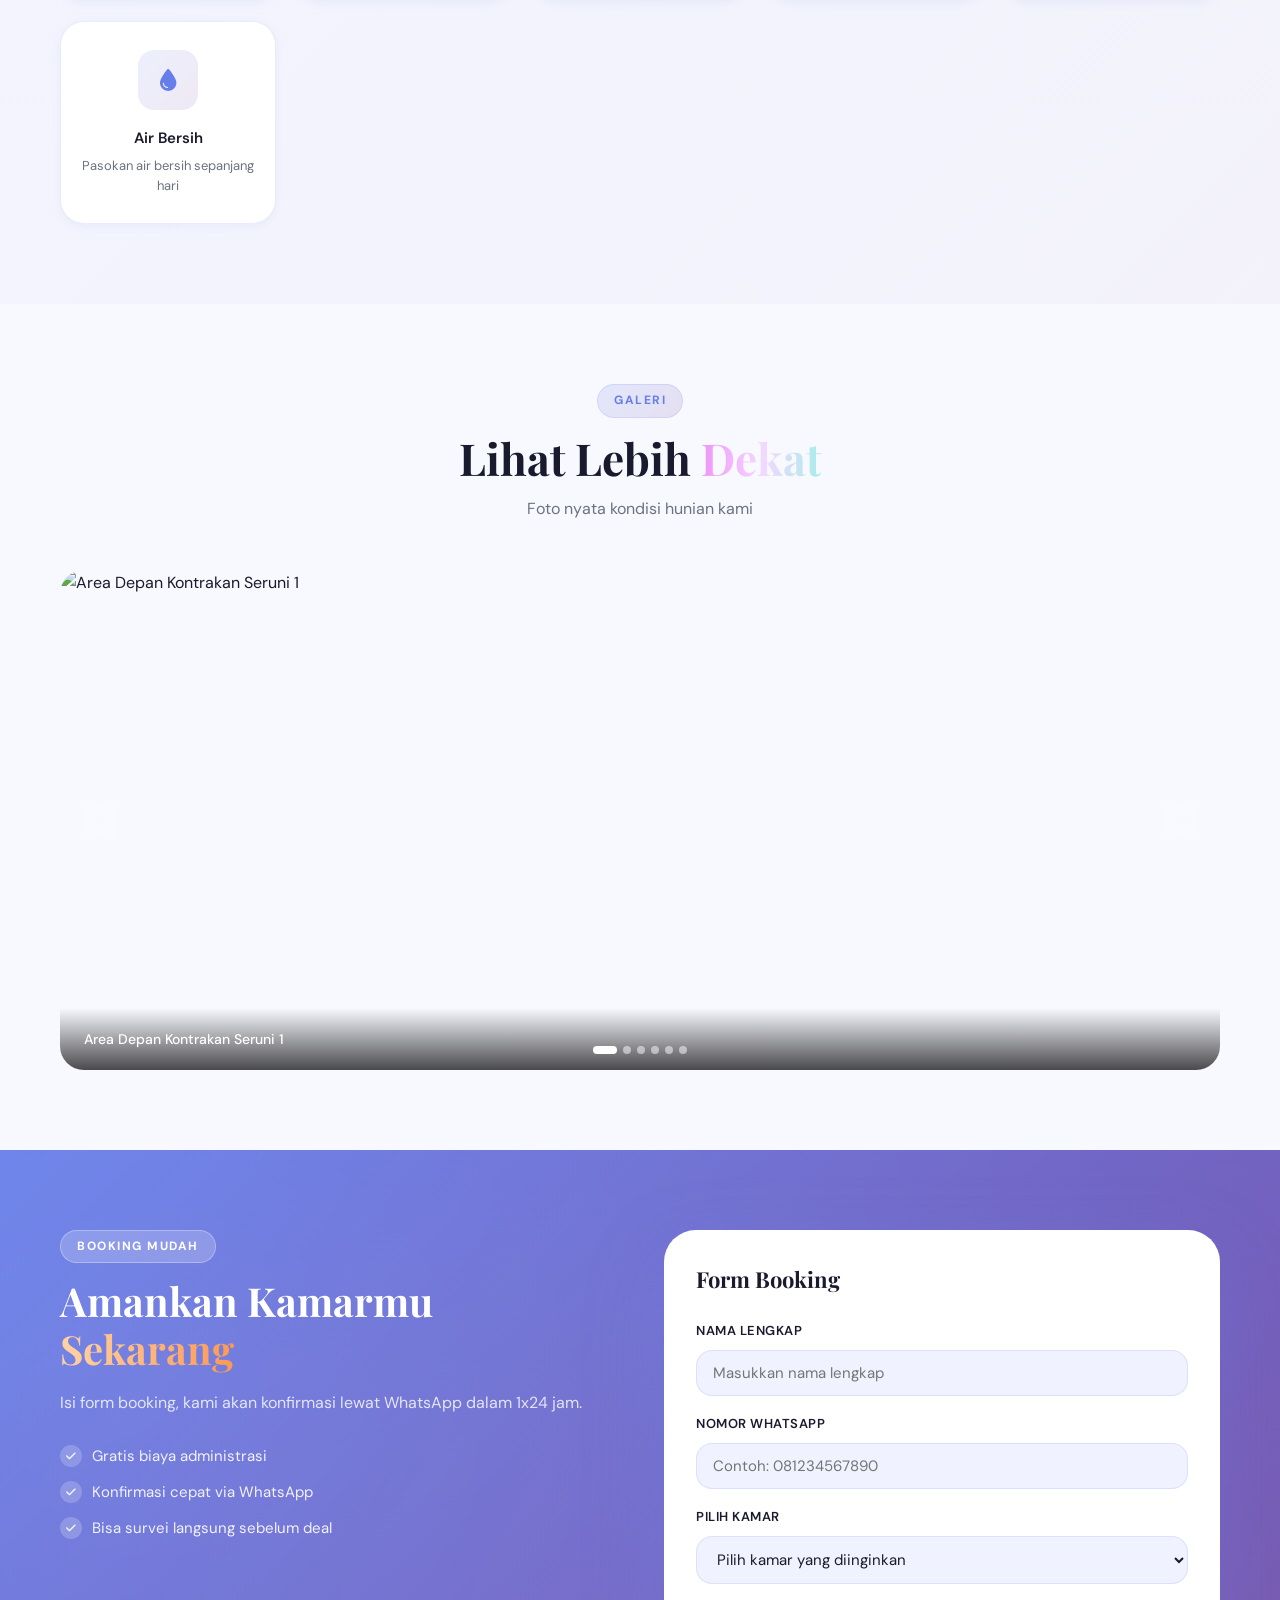
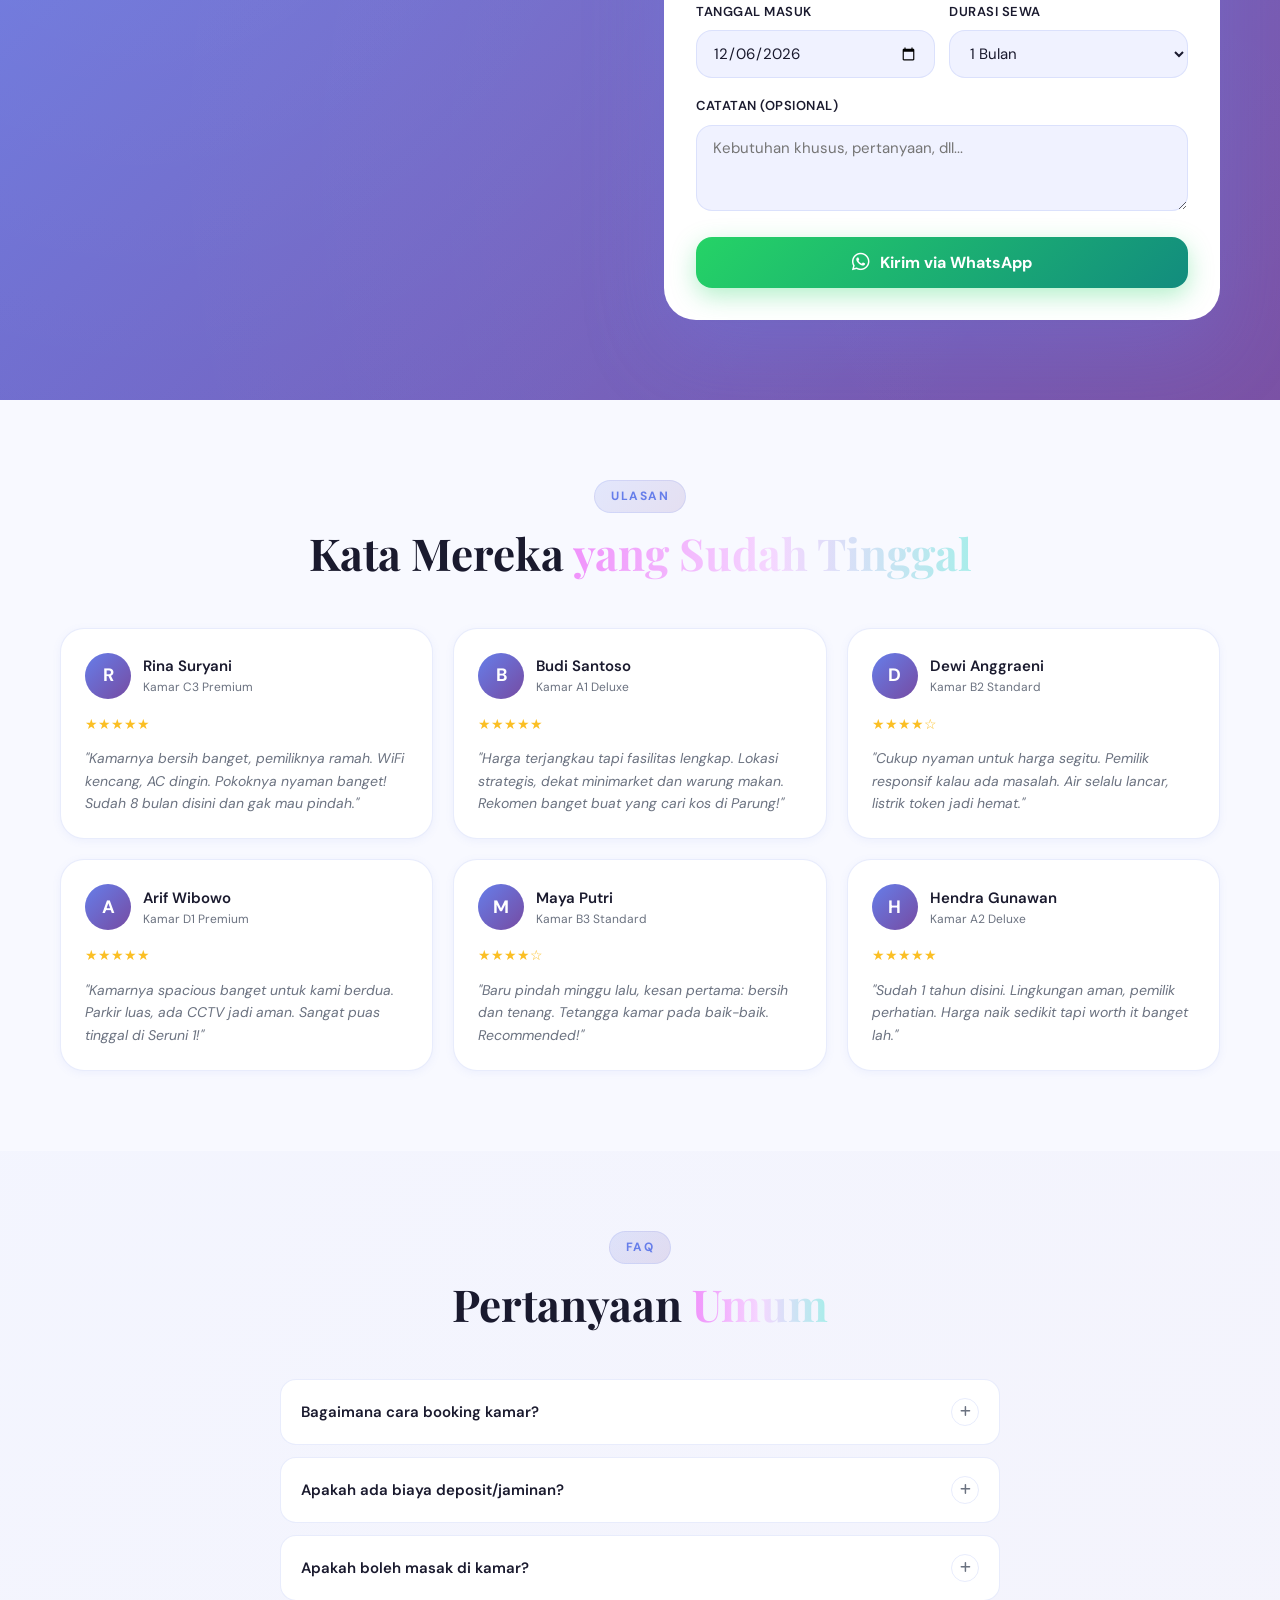
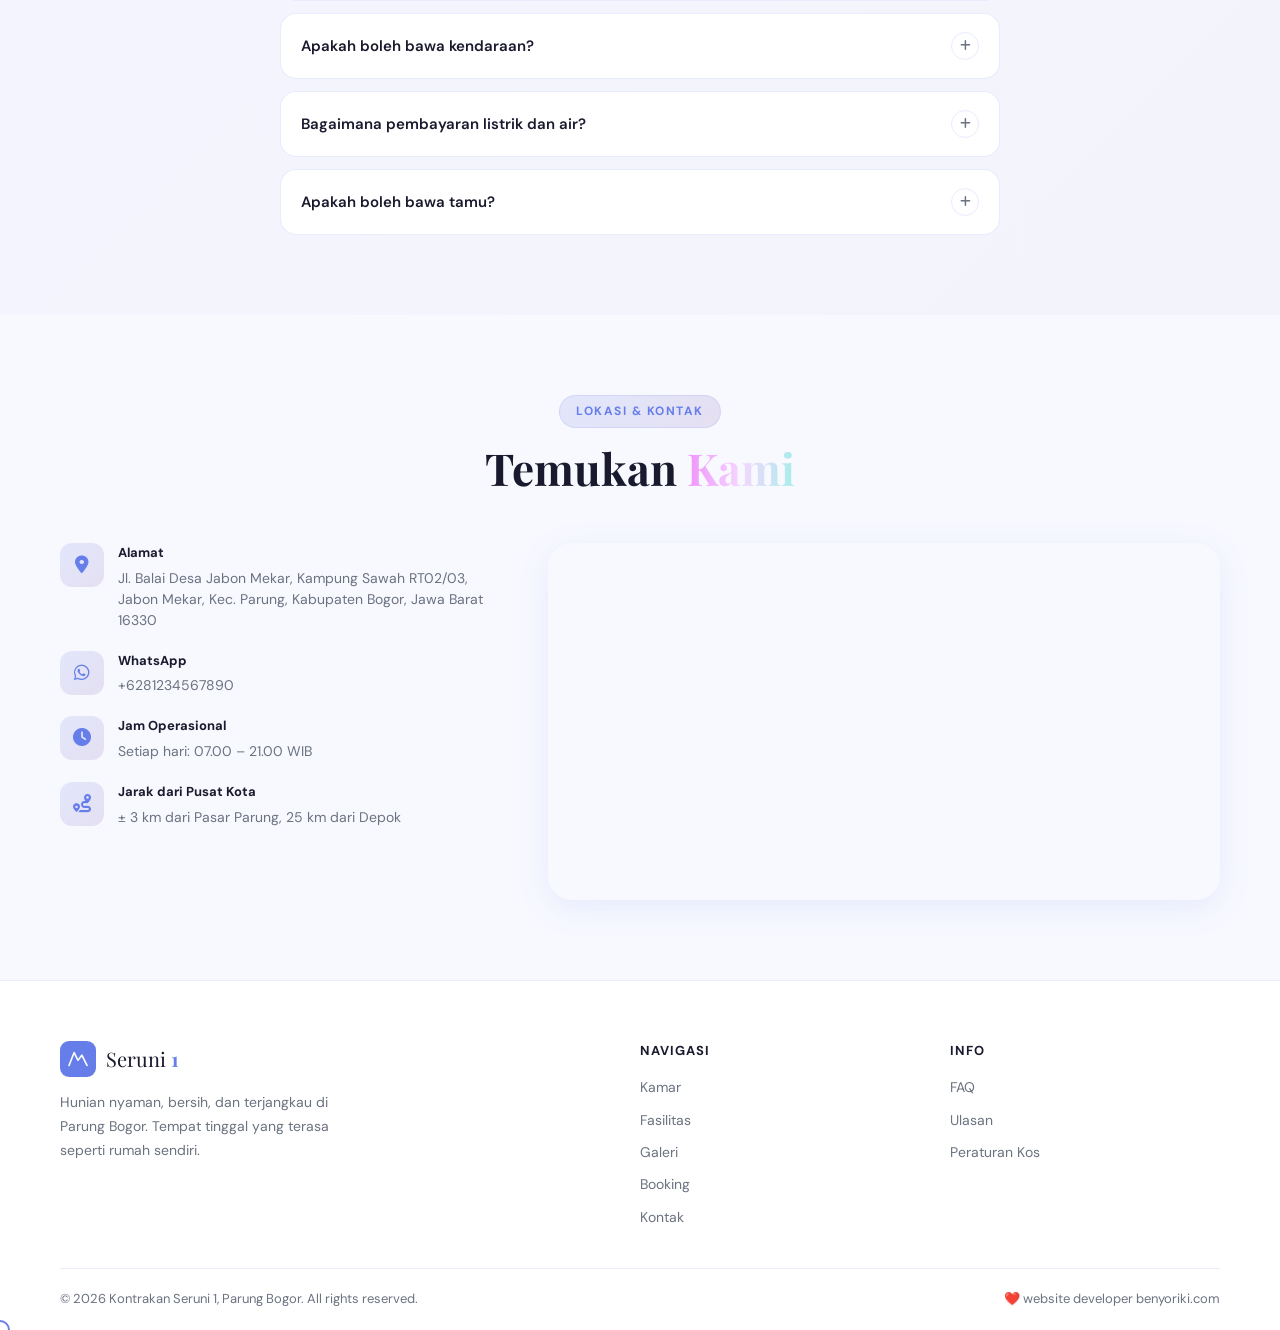
==== commit 00d559aa: "Add files via upload" ====
--- a/index.html
+++ b/index.html
@@ -469,8 +469,8 @@
         </div>
       </div>
       <div class="footer-bottom">
-        <p>© 2024 Kontrakan Seruni 1, Parung Bogor. All rights reserved.</p>
-        <p class="footer-secret">Made with ❤️ for a better living</p>
+        <p>© 2026 Kontrakan Seruni 1, Parung Bogor. All rights reserved.</p>
+        <p class="footer-secret">❤️ website developer benyoriki.com</p>
       </div>
     </div>
   </footer>
@@ -524,6 +524,9 @@
     <a href="#booking" class="bottom-nav-item"><i class="fas fa-calendar-plus"></i><span>Booking</span></a>
     <a href="#contact" class="bottom-nav-item"><i class="fas fa-map-marker-alt"></i><span>Lokasi</span></a>
   </nav>
+  
+    <div id="byn-stack"></div>
+<script src="notif-promo.js"></script>
 
   <script src="app.js"></script>
 </body>
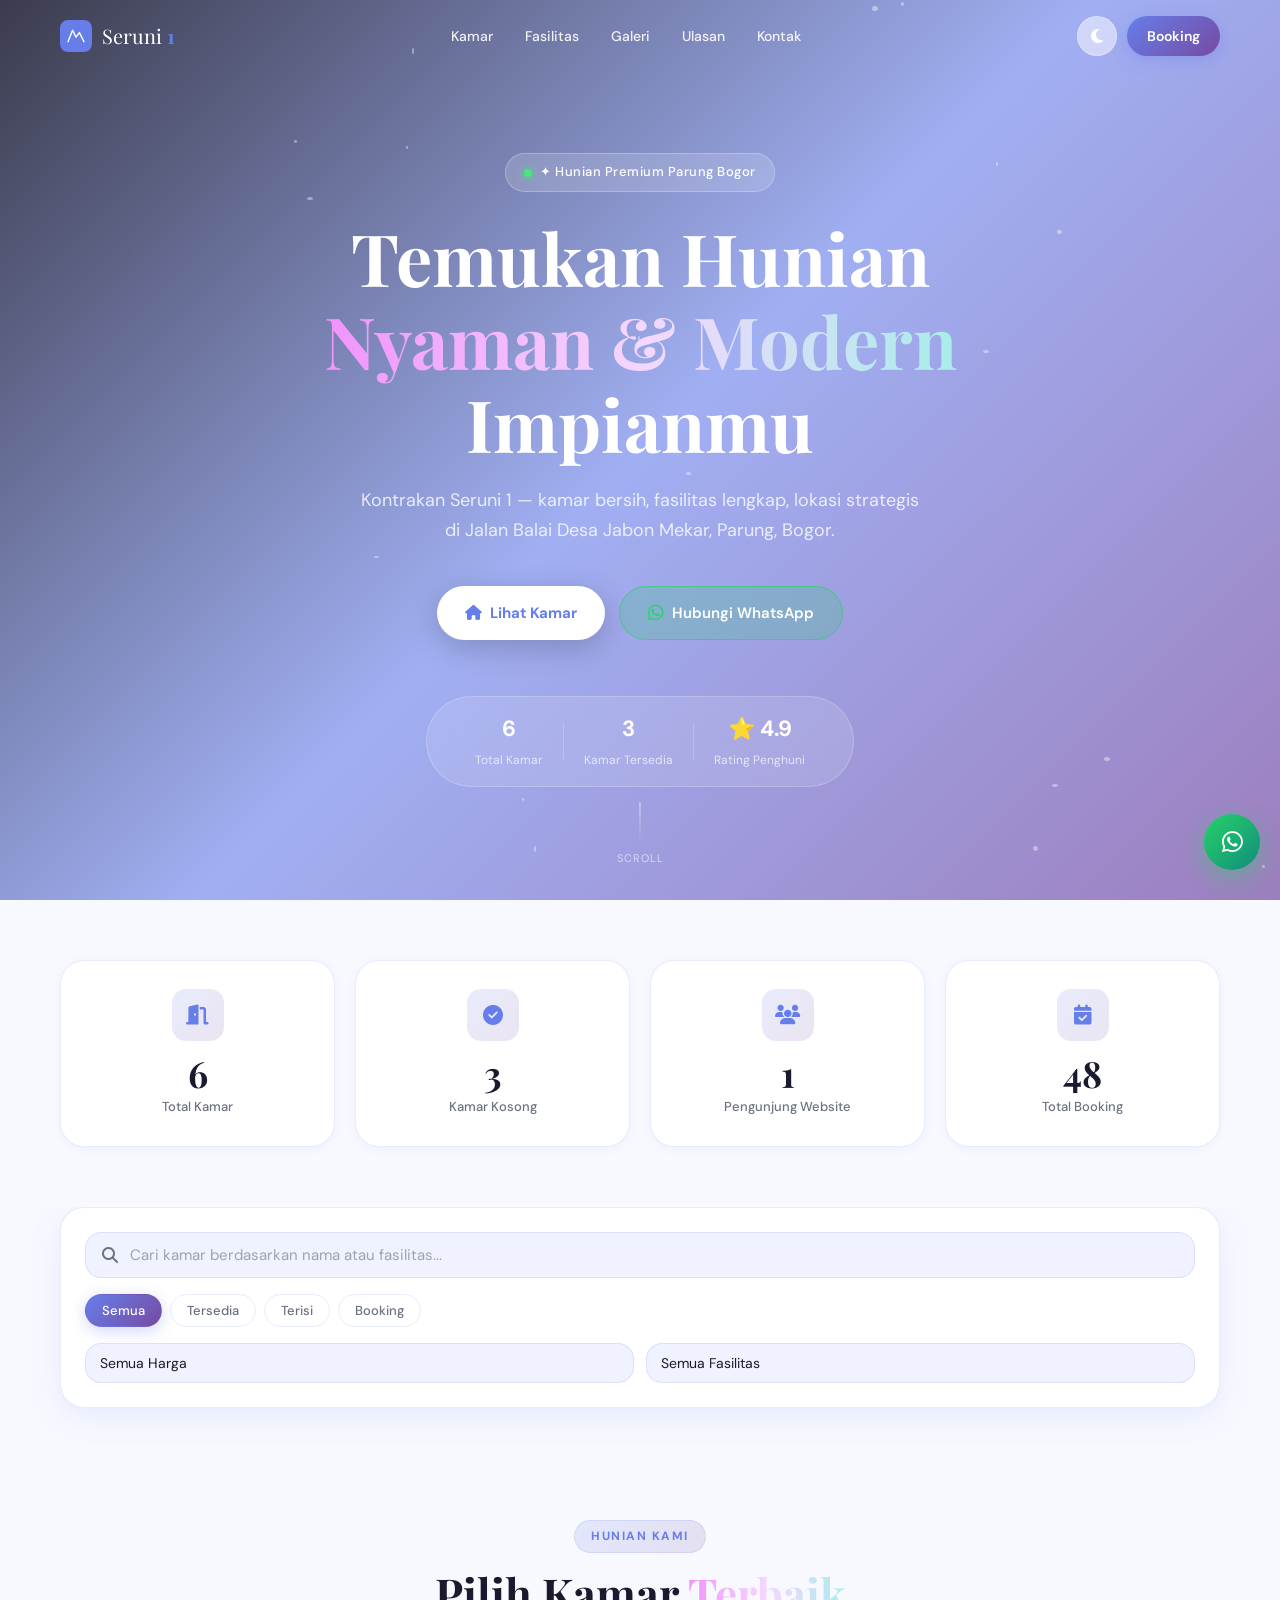
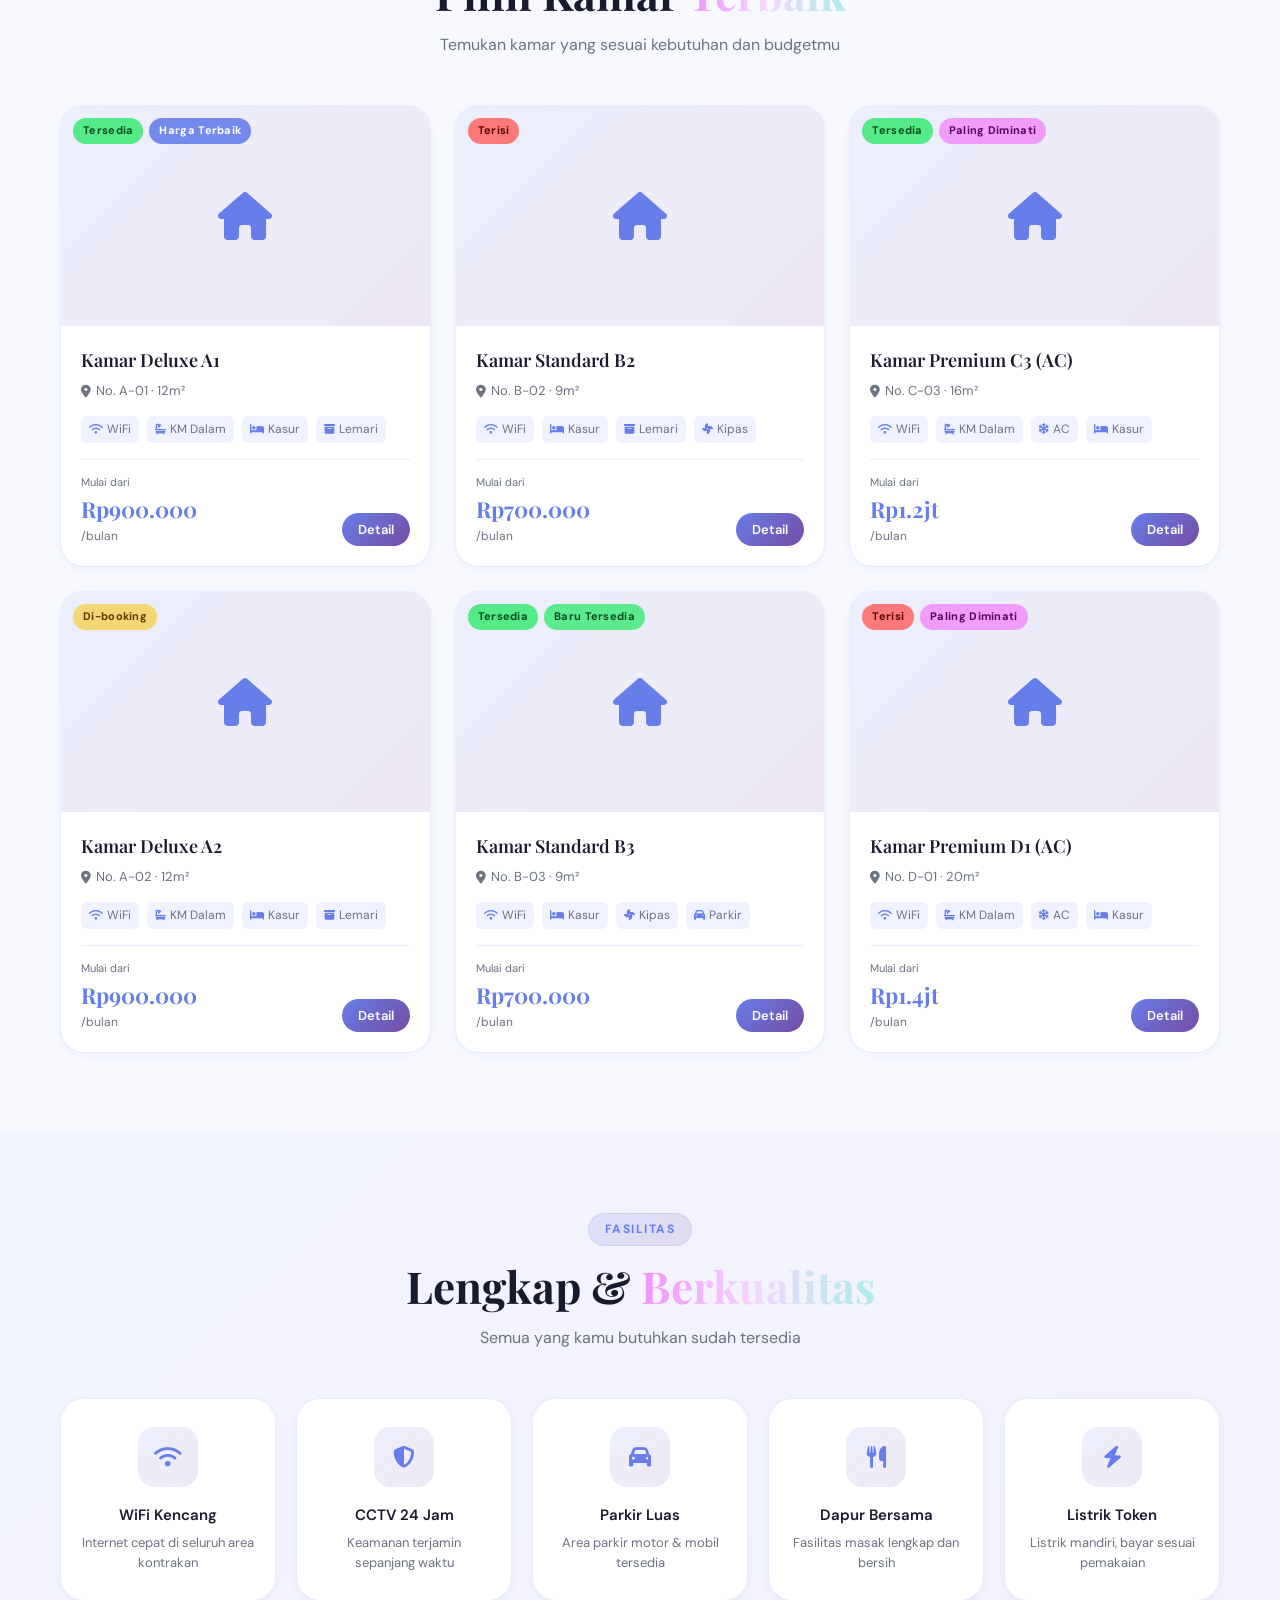
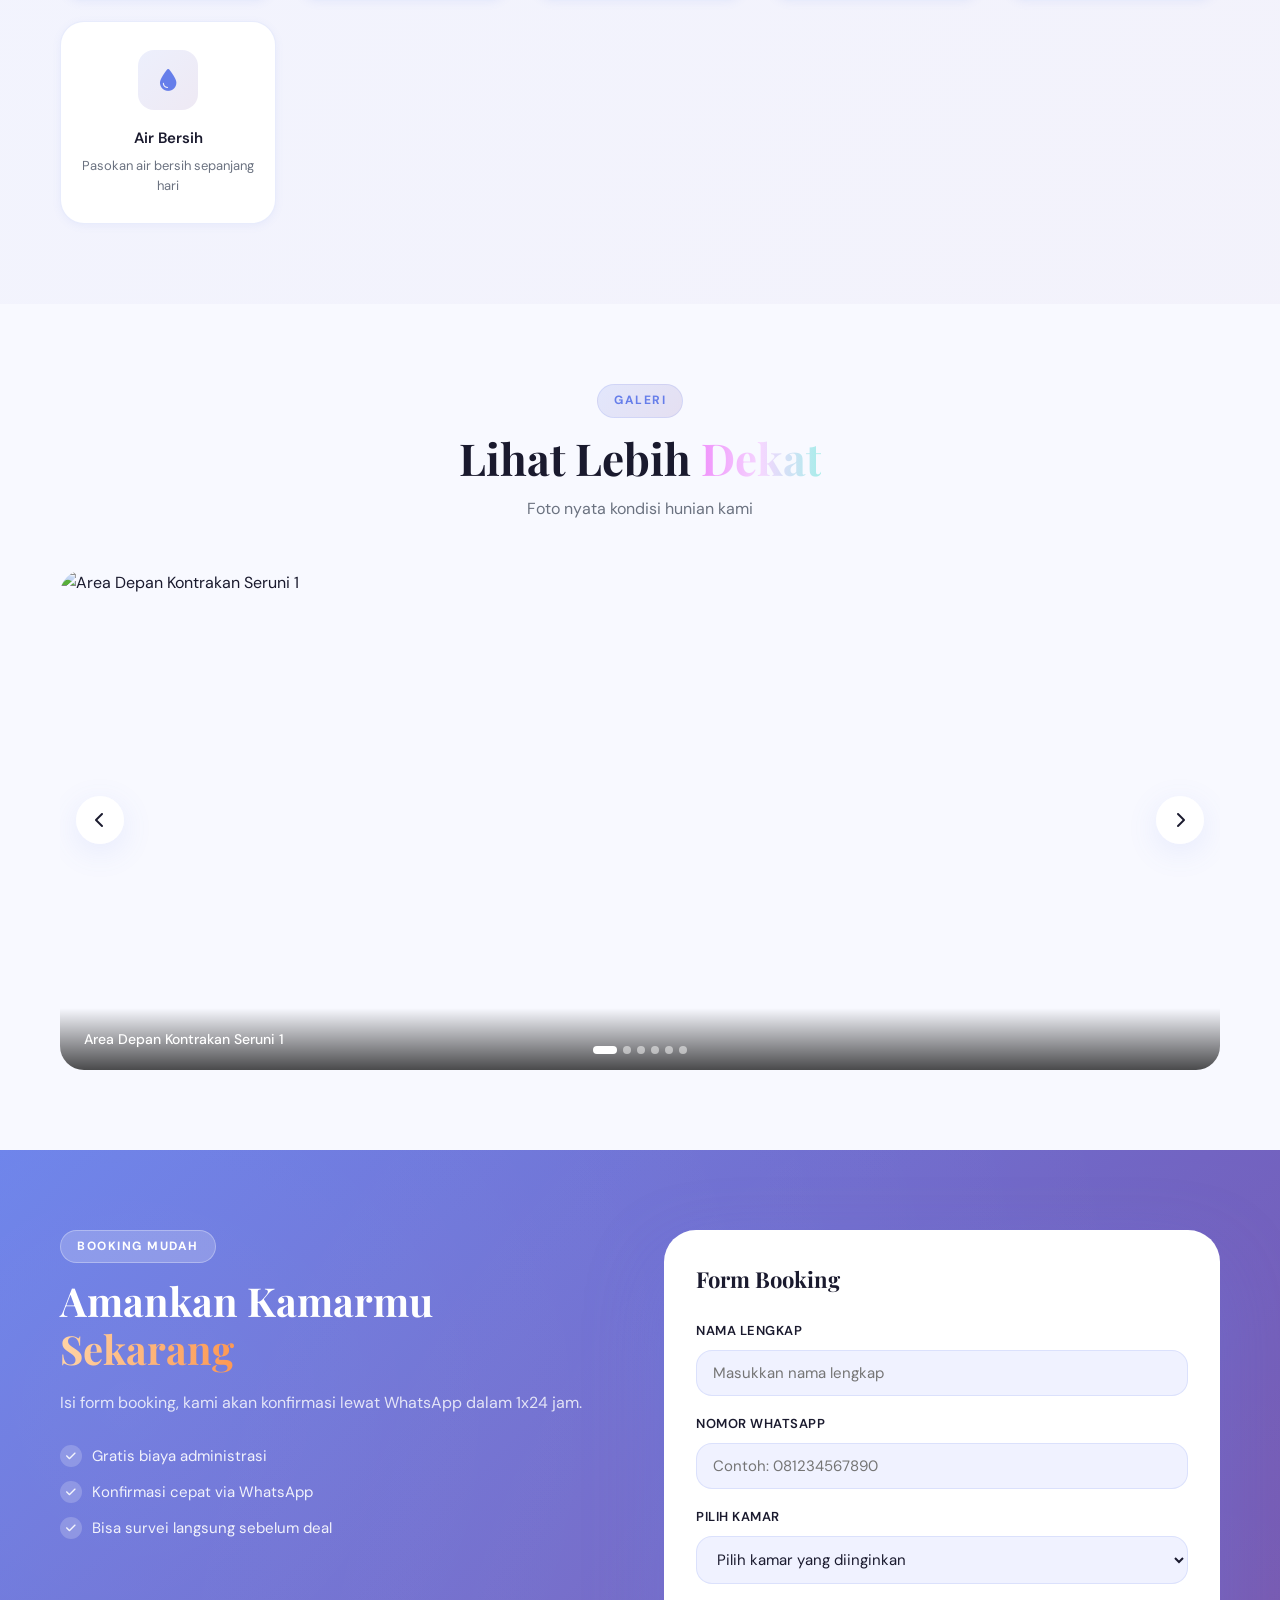
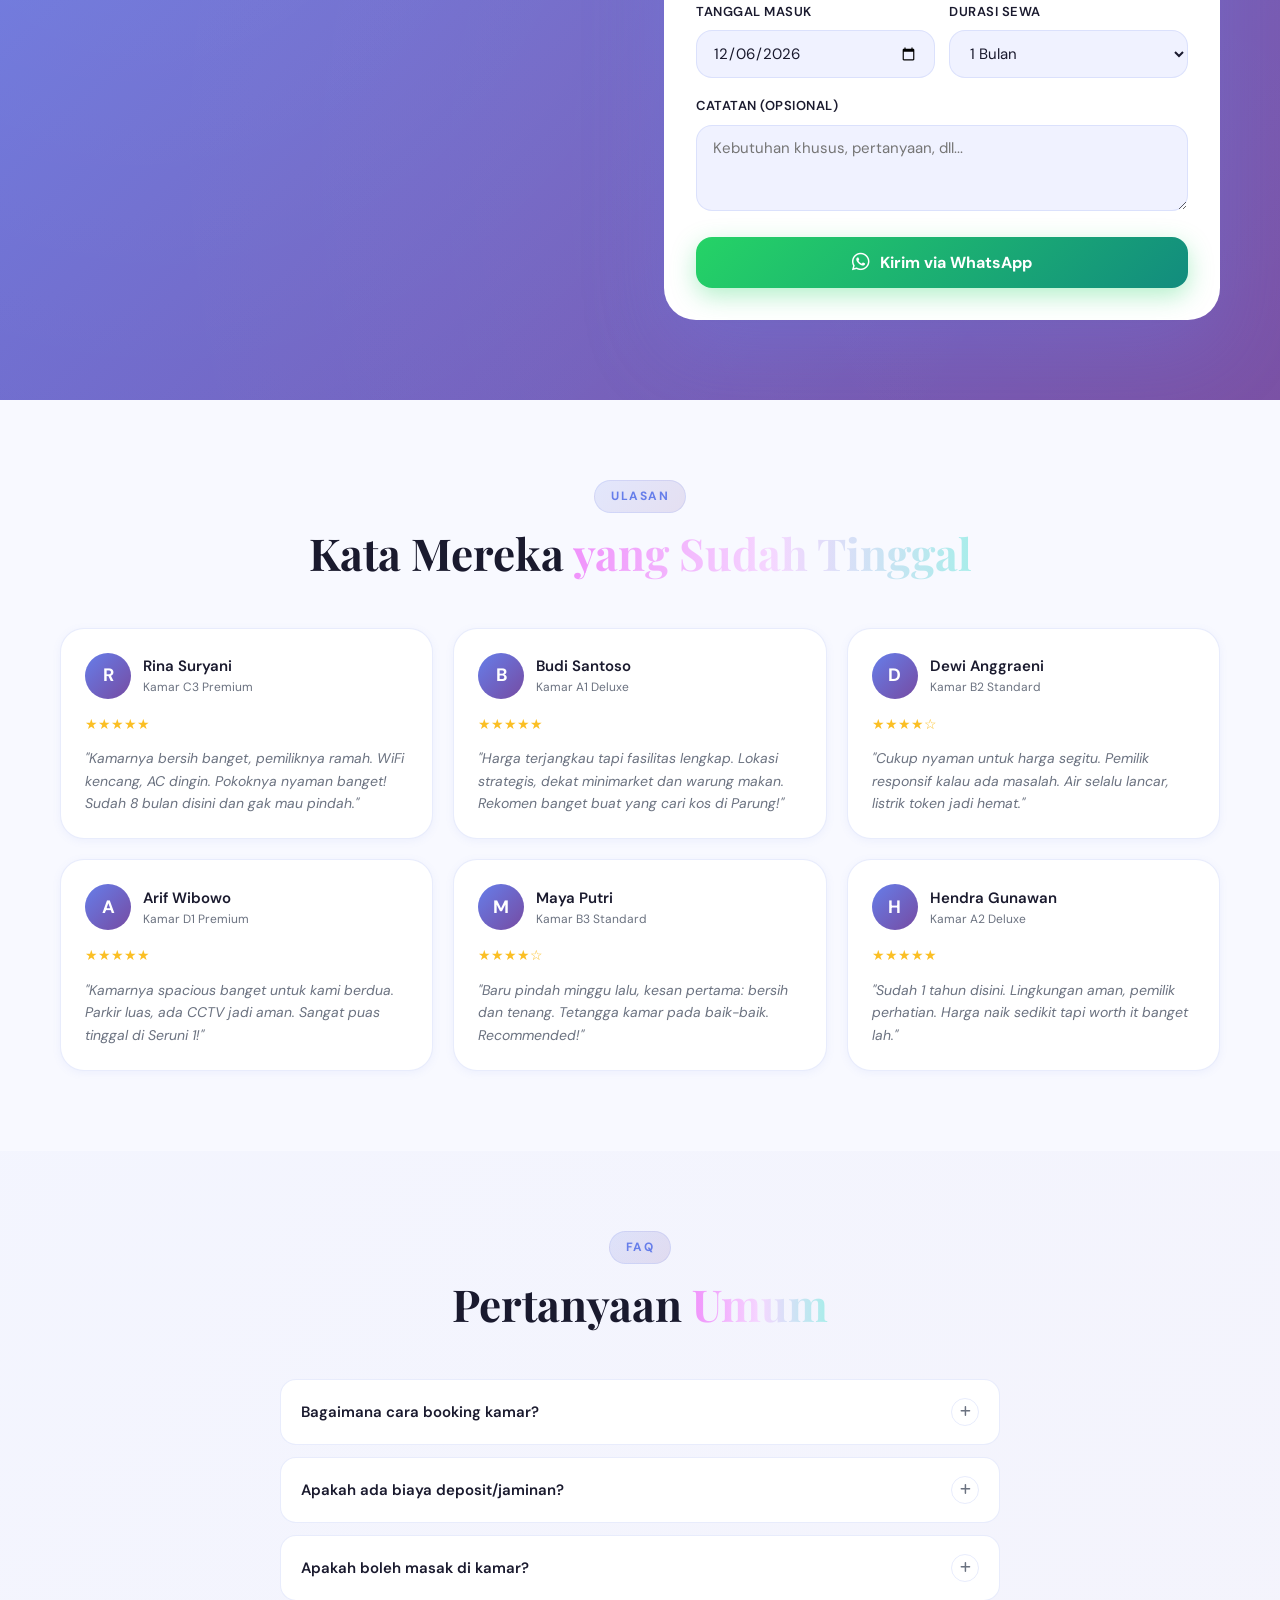
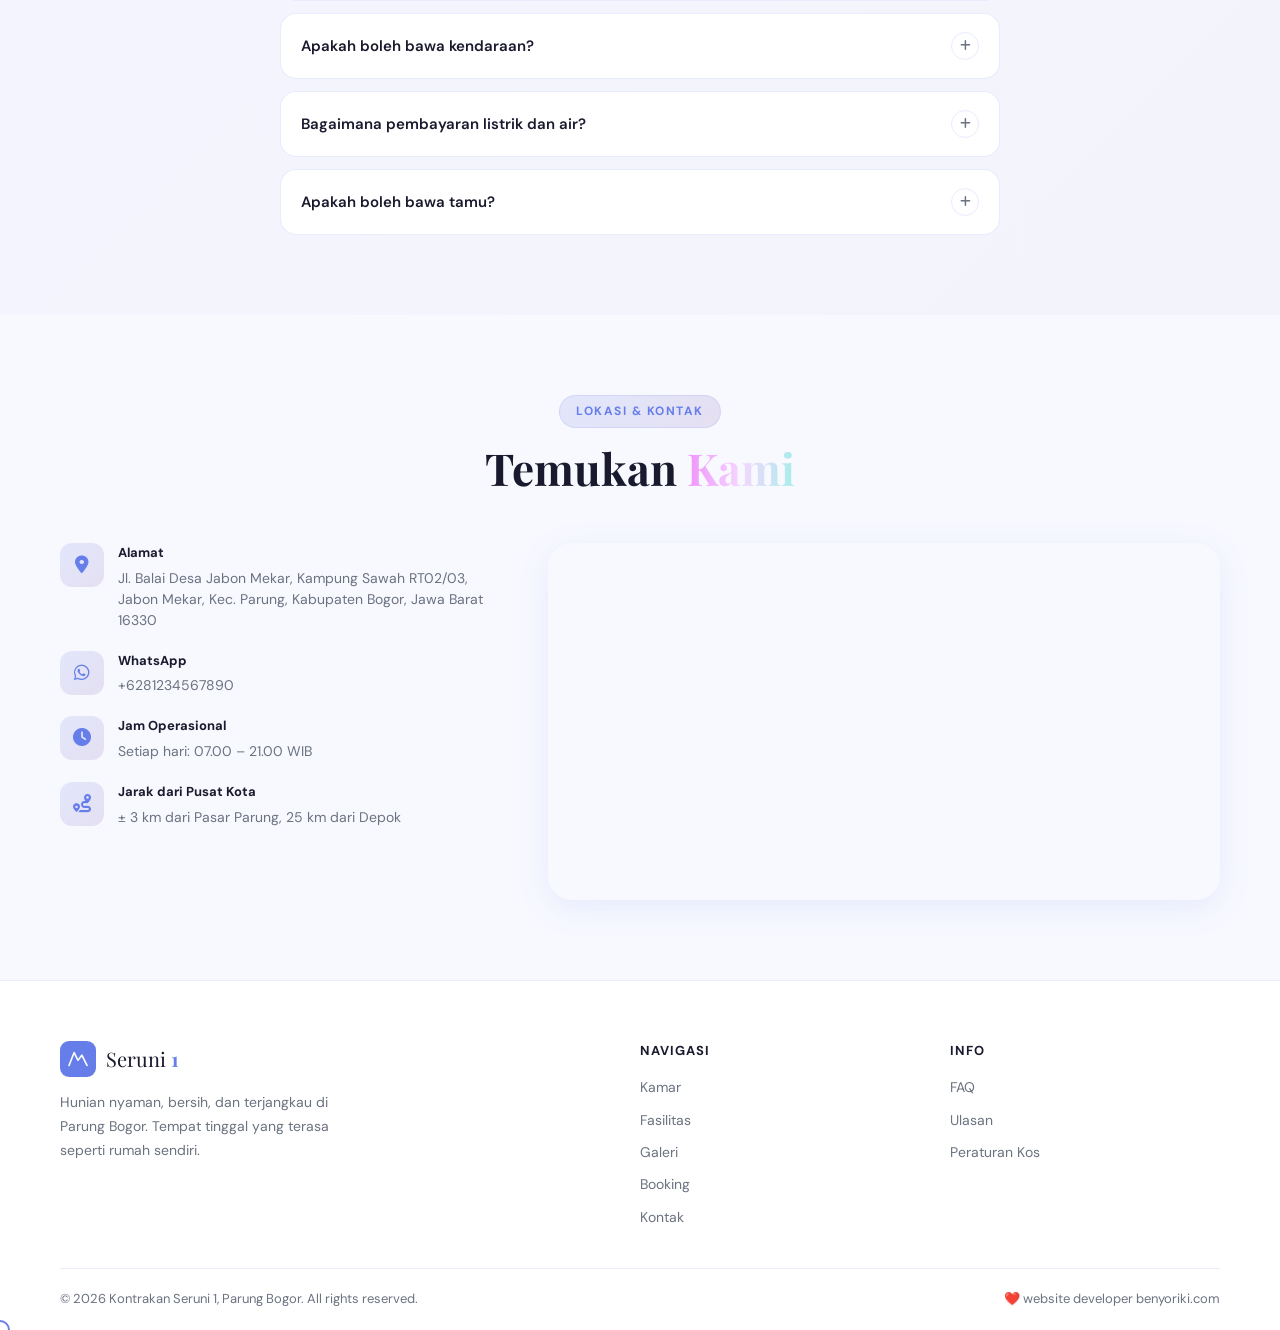
==== commit 630f1b18: "Add files via upload" ====
--- a/index.html
+++ b/index.html
@@ -4,6 +4,25 @@
   <meta charset="UTF-8" />
   <meta name="viewport" content="width=device-width, initial-scale=1.0, viewport-fit=cover" />
   <title>Kontrakan Seruni 1 – Hunian Modern Parung Bogor</title>
+  
+  <!-- Primary Meta -->
+<meta name="title" content="Seruni 1 - Hunian Nyaman & Modern di Parung Bogor">
+<meta name="description" content="Temukan hunian nyaman, bersih, dan modern di Parung Bogor. Fasilitas lengkap, lokasi strategis, lingkungan aman, dan harga terjangkau untuk kenyamanan Anda.">
+
+<!-- Open Graph (WhatsApp / Facebook) -->
+<meta property="og:type" content="website">
+<meta property="og:url" content="https://benyoriki.github.io/01/">
+<meta property="og:title" content="Seruni 1 - Hunian Nyaman & Modern Impianmu">
+<meta property="og:description" content="Kontrakan premium di Parung Bogor dengan kamar bersih, fasilitas lengkap, lokasi strategis, dan suasana nyaman. Pilihan ideal untuk tempat tinggal yang lebih berkualitas.">
+<meta property="og:image" content="https://benyoriki.github.io/01/preview.jpg">
+<meta property="og:image:width" content="1200">
+<meta property="og:image:height" content="630">
+
+<!-- Twitter -->
+<meta name="twitter:card" content="summary_large_image">
+<meta name="twitter:title" content="Seruni 1 - Hunian Premium Parung Bogor">
+<meta name="twitter:description" content="Nikmati hunian nyaman, modern, aman, dan strategis di Parung Bogor. Cocok untuk keluarga, pekerja, maupun mahasiswa yang menginginkan tempat tinggal berkualitas.">
+<meta name="twitter:image" content="https://benyoriki.github.io/01/preview.jpg">
 
   <!-- SEO Meta -->
   <meta name="description" content="Kontrakan & Kosan Premium Seruni 1 di Parung Bogor. Harga terjangkau, fasilitas lengkap, lokasi strategis. Booking sekarang!" />
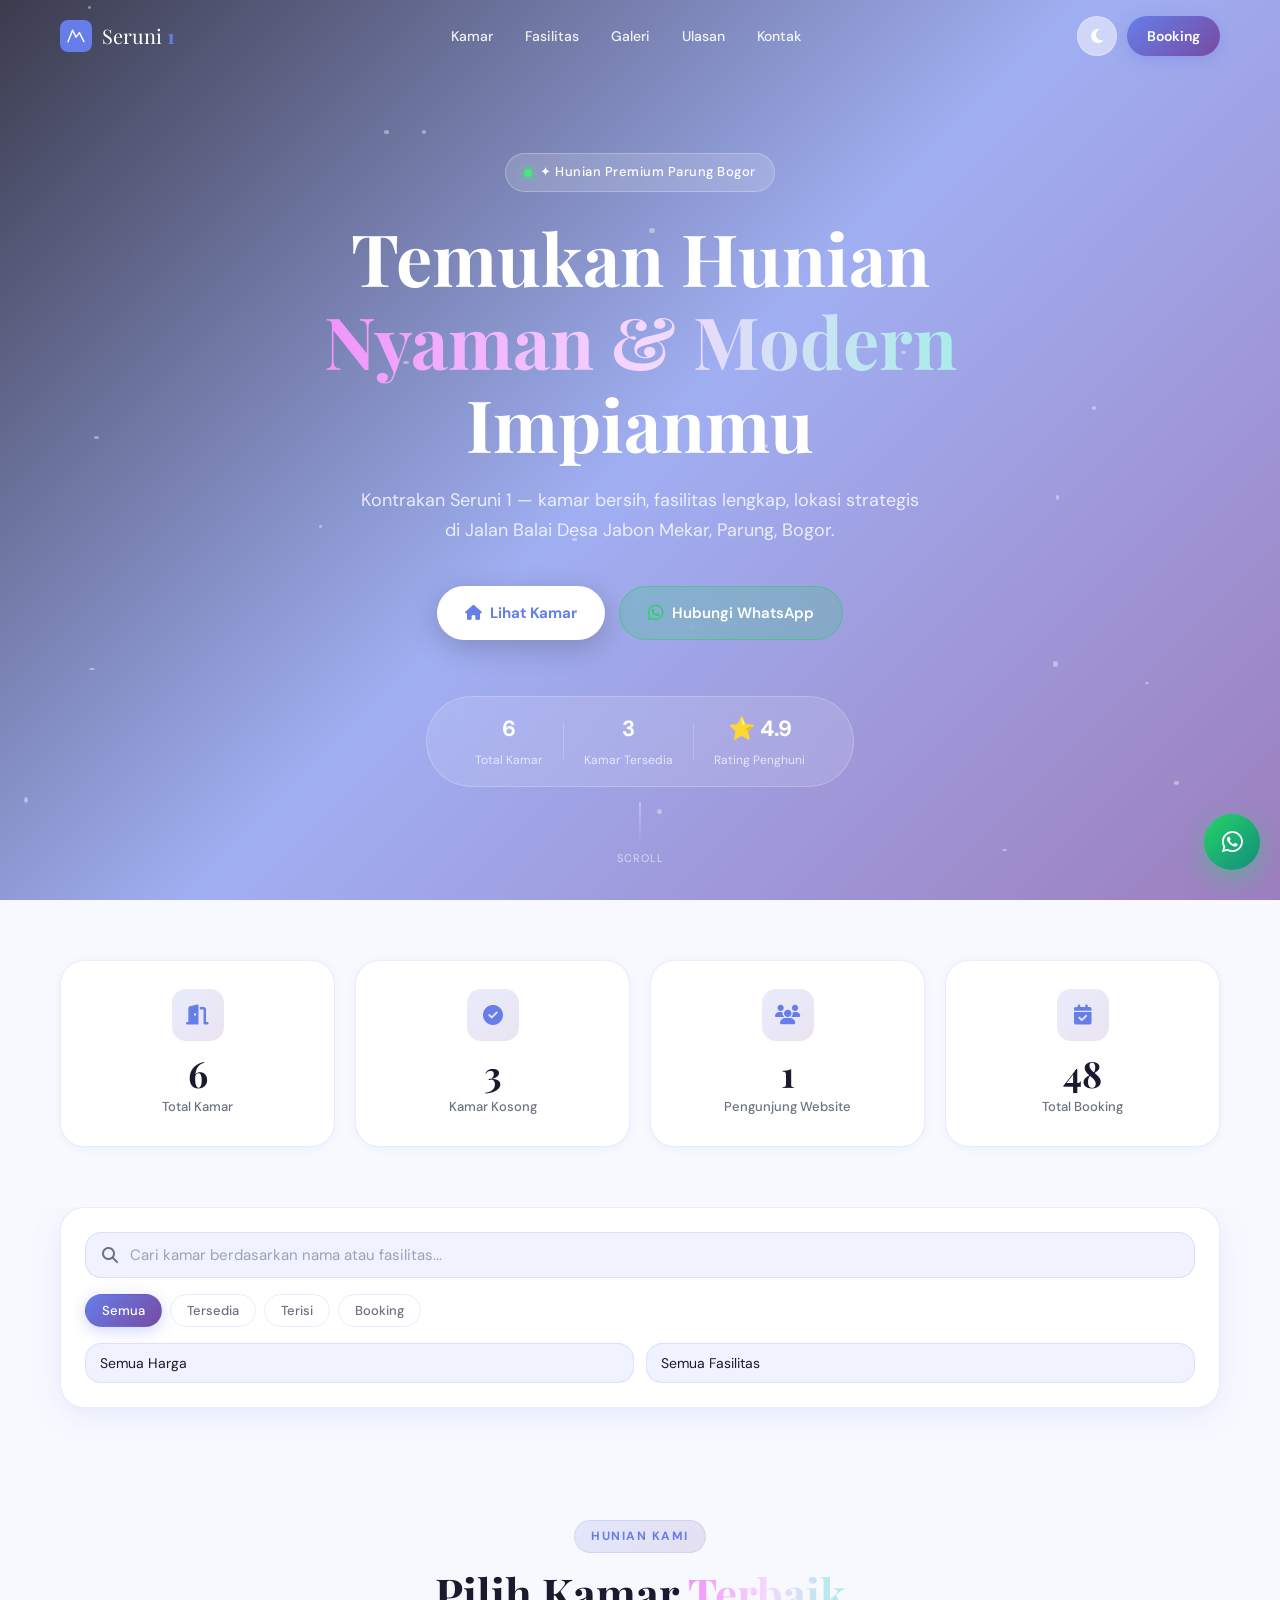
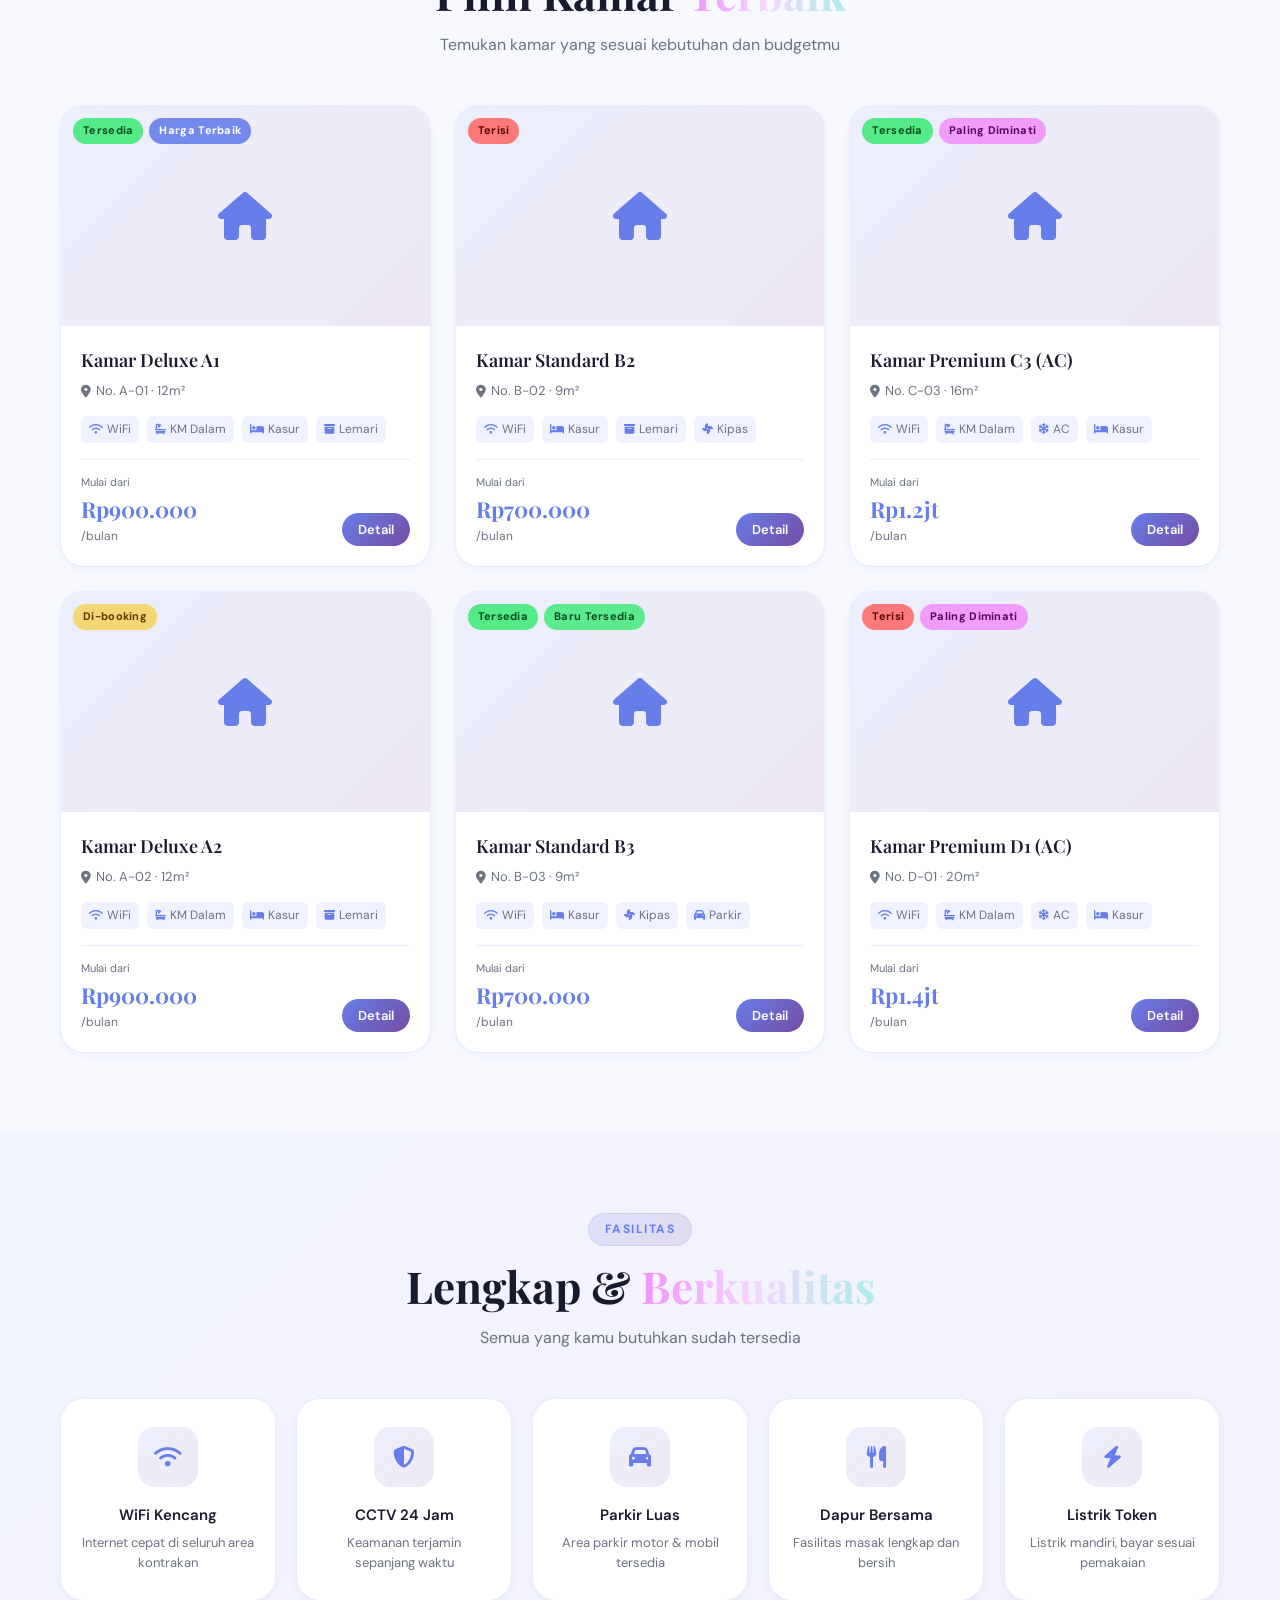
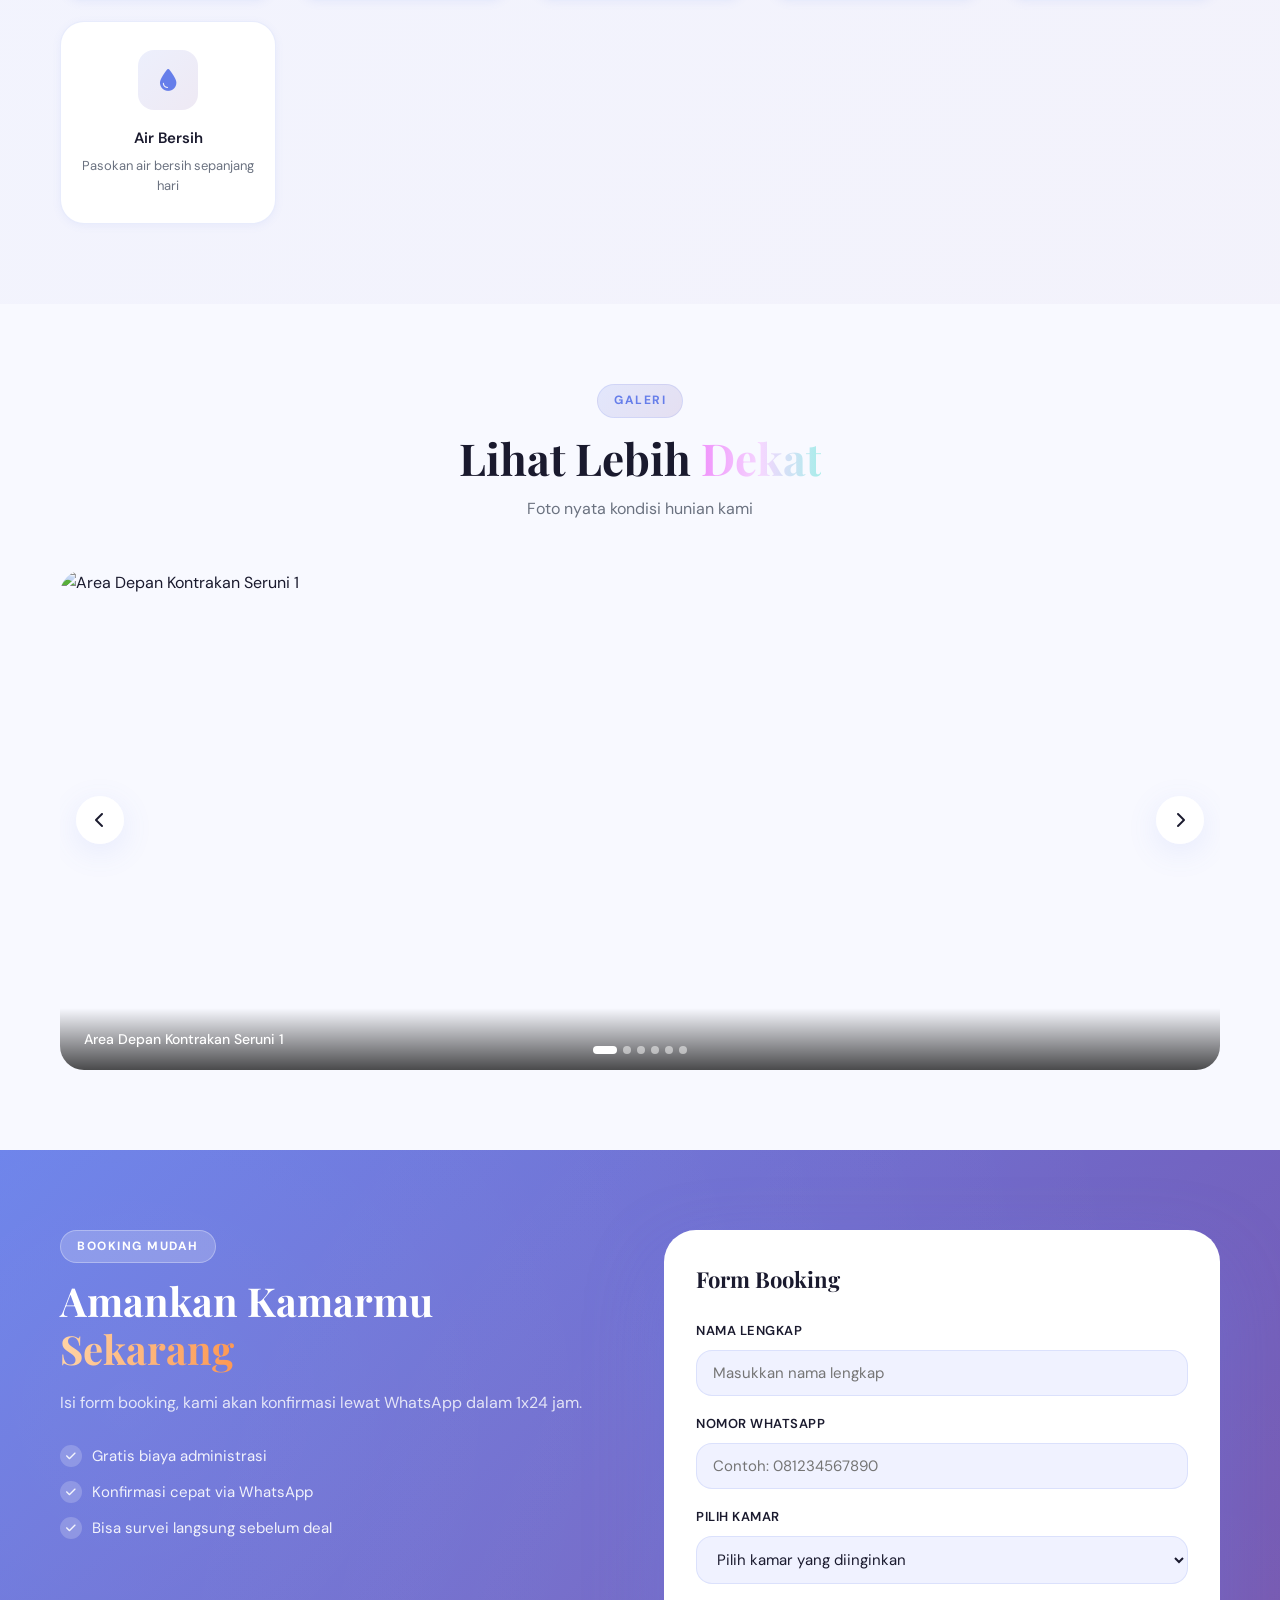
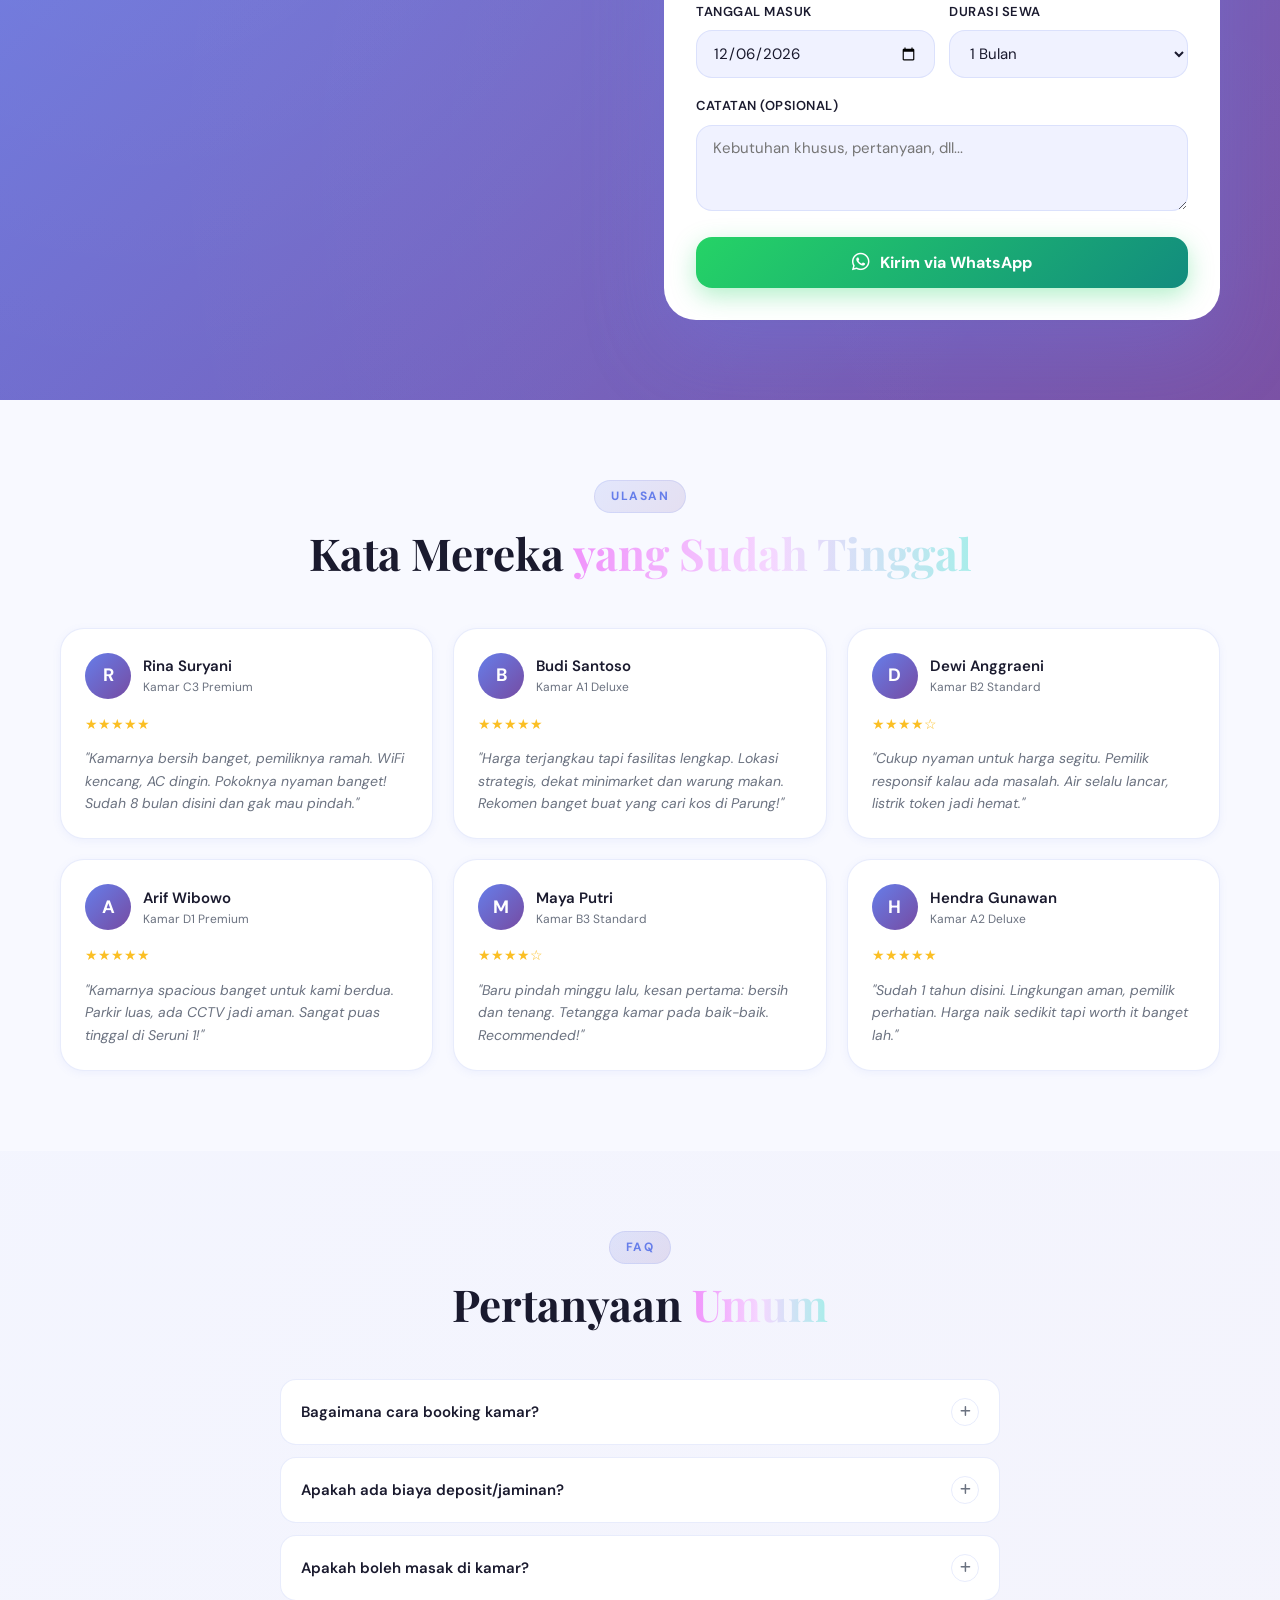
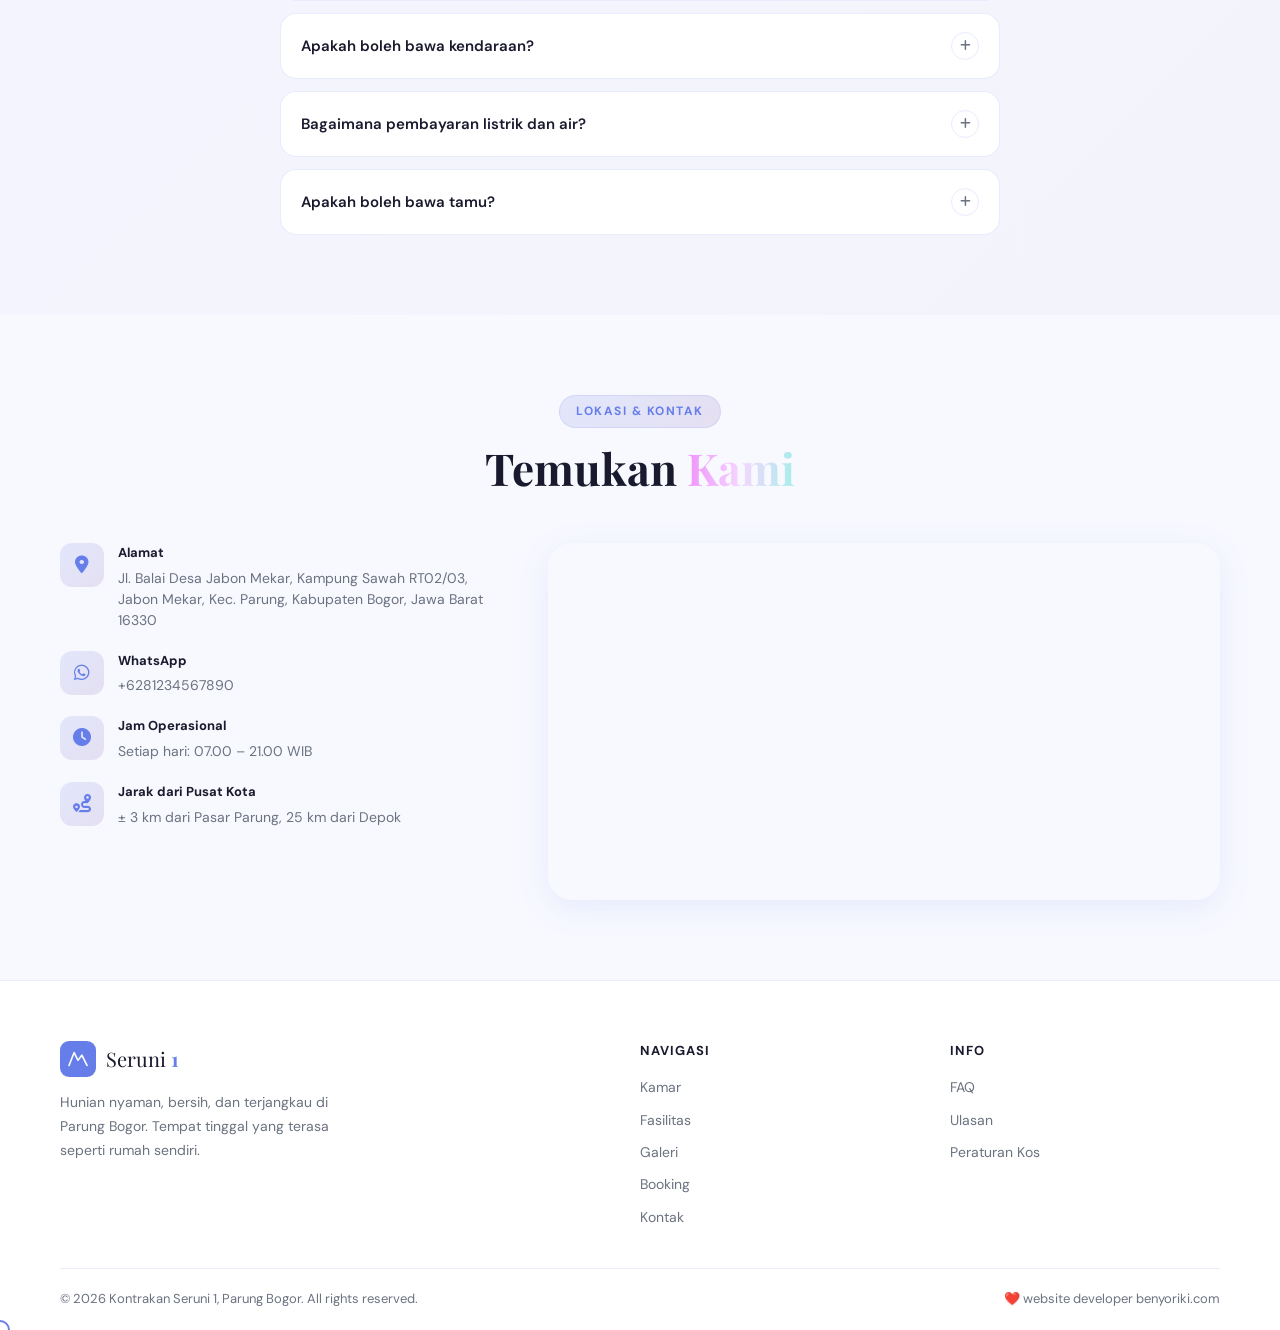
==== commit 98154ddc: "Add files via upload" ====
--- a/index.html
+++ b/index.html
@@ -535,6 +535,9 @@
   <!-- Toast Container -->
   <div id="toastContainer" class="toast-container"></div>
 
+  <!-- Nav Overlay (mobile menu backdrop) -->
+  <div class="nav-overlay" id="navOverlay"></div>
+
   <!-- Bottom Nav Mobile -->
   <nav class="bottom-nav">
     <a href="#hero" class="bottom-nav-item active"><i class="fas fa-home"></i><span>Home</span></a>
@@ -549,4 +552,4 @@
 
   <script src="app.js"></script>
 </body>
-</html>
+</html>
--- a/style.css
+++ b/style.css
@@ -146,7 +146,7 @@
 .navbar {
   position: fixed; top: 0; left: 0; right: 0;
   height: var(--navbar-h);
-  z-index: 1000;
+  z-index: 1001;
   transition: var(--transition);
   padding: 0;
 }
@@ -157,6 +157,17 @@
   border-bottom: 1px solid var(--border);
   box-shadow: var(--shadow);
 }
+/* Navbar gets background when menu is open (mobile) */
+.navbar.menu-open {
+  background: var(--bg-glass);
+  backdrop-filter: blur(20px) saturate(180%);
+  -webkit-backdrop-filter: blur(20px) saturate(180%);
+  border-bottom: 1px solid var(--border);
+  box-shadow: var(--shadow);
+}
+.navbar.menu-open .nav-logo { color: var(--text) !important; }
+.navbar.menu-open .hamburger span { background: var(--text) !important; }
+.navbar.menu-open .theme-toggle { color: var(--text) !important; border-color: var(--border) !important; }
 
 .nav-container {
   max-width: 1200px; margin: 0 auto;
@@ -1328,19 +1339,34 @@
 
   /* Navbar mobile */
   .nav-links {
-    position: fixed; top: var(--navbar-h); left: 0; right: 0;
-    background: var(--bg-glass);
+    position: fixed;
+    top: var(--navbar-h);
+    left: 0; right: 0;
+    background: var(--bg-card);
     backdrop-filter: blur(20px);
+    -webkit-backdrop-filter: blur(20px);
     flex-direction: column;
-    padding: 16px 20px 20px;
-    border-bottom: 1px solid var(--border);
+    padding: 12px 16px 20px;
+    border-bottom: 2px solid var(--border-strong);
+    box-shadow: 0 8px 32px rgba(0,0,0,0.15);
     transform: translateY(-110%);
-    transition: transform 0.4s cubic-bezier(0.4,0,0.2,1);
-    z-index: 999;
+    transition: transform 0.35s cubic-bezier(0.4,0,0.2,1);
+    z-index: 1000;
     gap: 4px;
-  }
-  .nav-links.open { transform: translateY(0); }
-  .nav-link { padding: 12px 16px; border-radius: var(--radius); width: 100%; }
+    visibility: hidden;
+  }
+  .nav-links.open {
+    transform: translateY(0);
+    visibility: visible;
+  }
+  .nav-link {
+    padding: 13px 16px;
+    border-radius: var(--radius);
+    width: 100%;
+    color: var(--text) !important;
+    font-size: 15px;
+  }
+  .nav-link:hover { background: var(--bg-input); color: var(--primary) !important; }
   .hamburger { display: flex; }
   .btn-nav-cta { display: none; }
 
@@ -1379,3 +1405,101 @@
   .back-to-top { bottom: 96px; }
   .toast-container { bottom: 30px; }
 }
+
+/* ============================================================
+   BUG FIXES — MOBILE (v2)
+   ============================================================ */
+
+/* 1. Hero: pastikan konten tidak tertutup navbar di HP */
+@media (max-width: 768px) {
+  .hero-content {
+    padding-top: calc(var(--navbar-h) + 40px);
+    padding-bottom: 60px;
+  }
+
+  /* 2. Hamburger: area tap lebih besar */
+  .hamburger {
+    padding: 10px;
+    min-width: 44px; min-height: 44px;
+    align-items: center; justify-content: center;
+    border-radius: 8px;
+  }
+
+  /* 3. Bottom nav: pastikan teks tidak terpotong */
+  .bottom-nav-item {
+    padding: 0 4px;
+    font-size: 9px;
+  }
+
+  /* 4. Rooms grid: min-width tidak overflow di layar kecil */
+  .rooms-grid {
+    grid-template-columns: repeat(auto-fill, minmax(280px, 1fr));
+  }
+
+  /* 5. Booking form card: padding lebih kecil */
+  .booking-form-card {
+    padding: 20px 16px;
+  }
+
+  /* 6. Modal: tidak overflow layar */
+  .modal-overlay {
+    padding: 12px;
+    align-items: flex-end;
+  }
+  .modal-content {
+    max-height: 92vh;
+    border-radius: var(--radius-xl) var(--radius-xl) 0 0;
+  }
+
+  /* 7. Gallery slide height */
+  .gallery-slide img {
+    height: 240px;
+  }
+
+  /* 8. Filter row scroll horizontal */
+  .filter-row {
+    overflow-x: auto;
+    -webkit-overflow-scrolling: touch;
+    flex-wrap: nowrap;
+    padding-bottom: 4px;
+  }
+  .filter-row::-webkit-scrollbar { display: none; }
+
+  /* 9. Filter chips scroll */
+  .filter-chips {
+    overflow-x: auto;
+    -webkit-overflow-scrolling: touch;
+    flex-wrap: nowrap;
+    padding-bottom: 4px;
+  }
+  .filter-chips::-webkit-scrollbar { display: none; }
+  .chip { flex-shrink: 0; }
+
+  /* 10. Contact section map height */
+  .map-container iframe {
+    height: 260px;
+  }
+
+  /* 11. Floating WA & back-to-top: jangan overlap bottom nav */
+  .floating-wa {
+    bottom: calc(var(--bottom-nav-h) + 16px);
+    right: 16px;
+    width: 50px; height: 50px;
+    font-size: 22px;
+  }
+  .back-to-top {
+    bottom: calc(var(--bottom-nav-h) + 76px);
+    right: 16px;
+  }
+}
+
+/* Overlay gelap saat menu terbuka */
+.nav-overlay {
+  display: none;
+  position: fixed;
+  inset: 0;
+  background: rgba(0,0,0,0.4);
+  z-index: 998;
+  backdrop-filter: blur(2px);
+}
+.nav-overlay.show { display: block; }
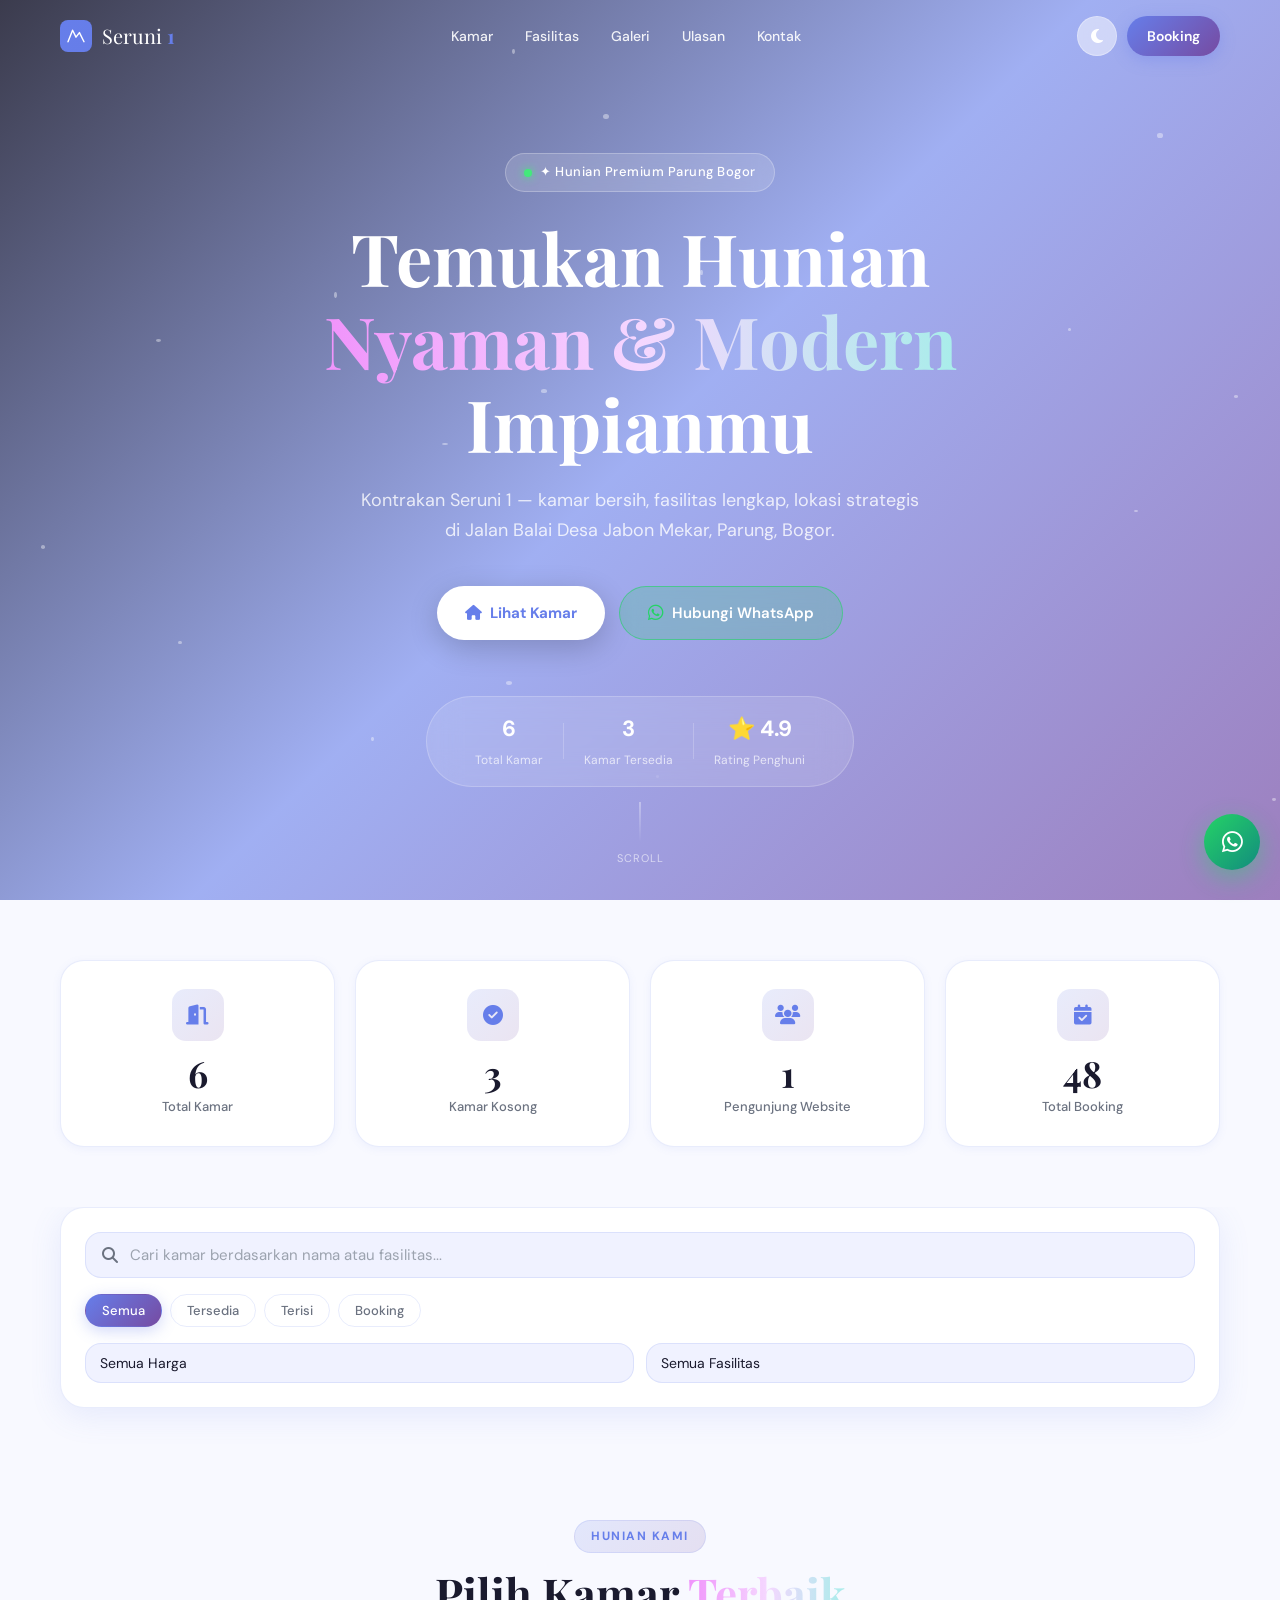
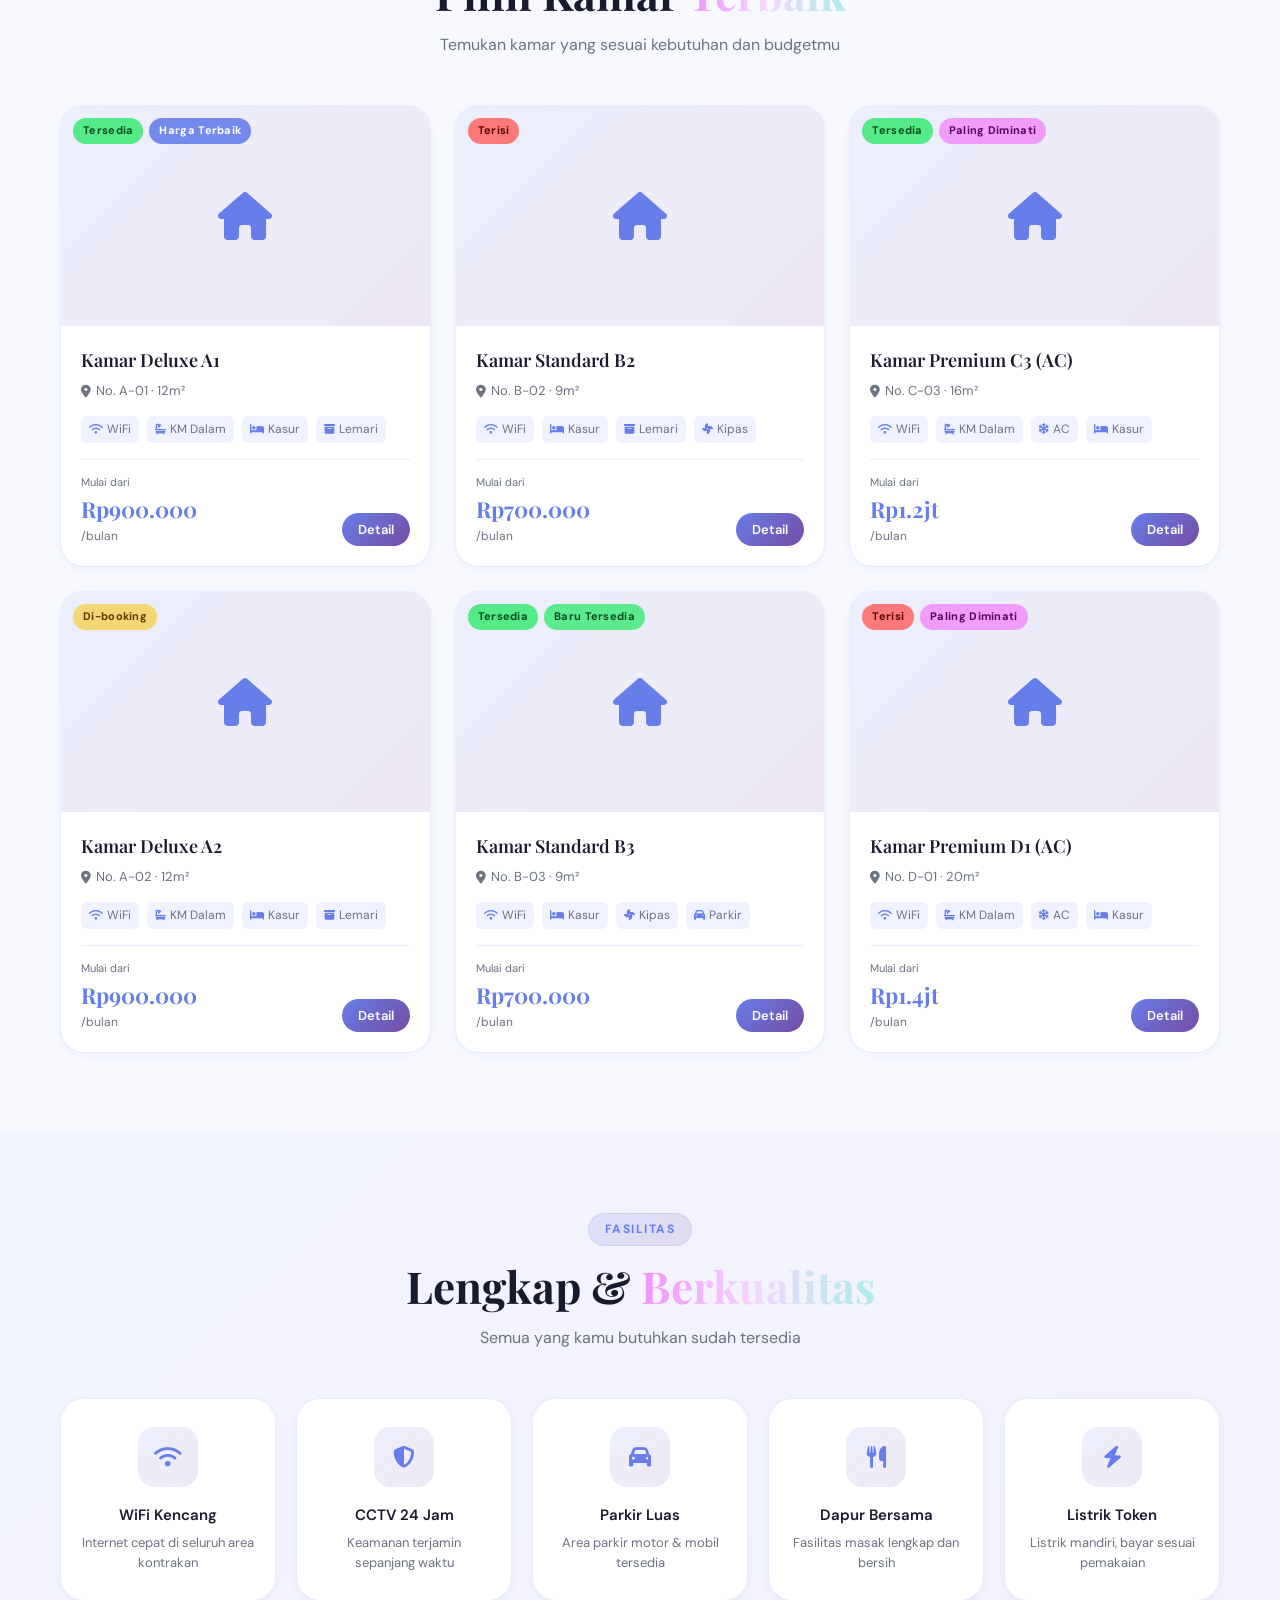
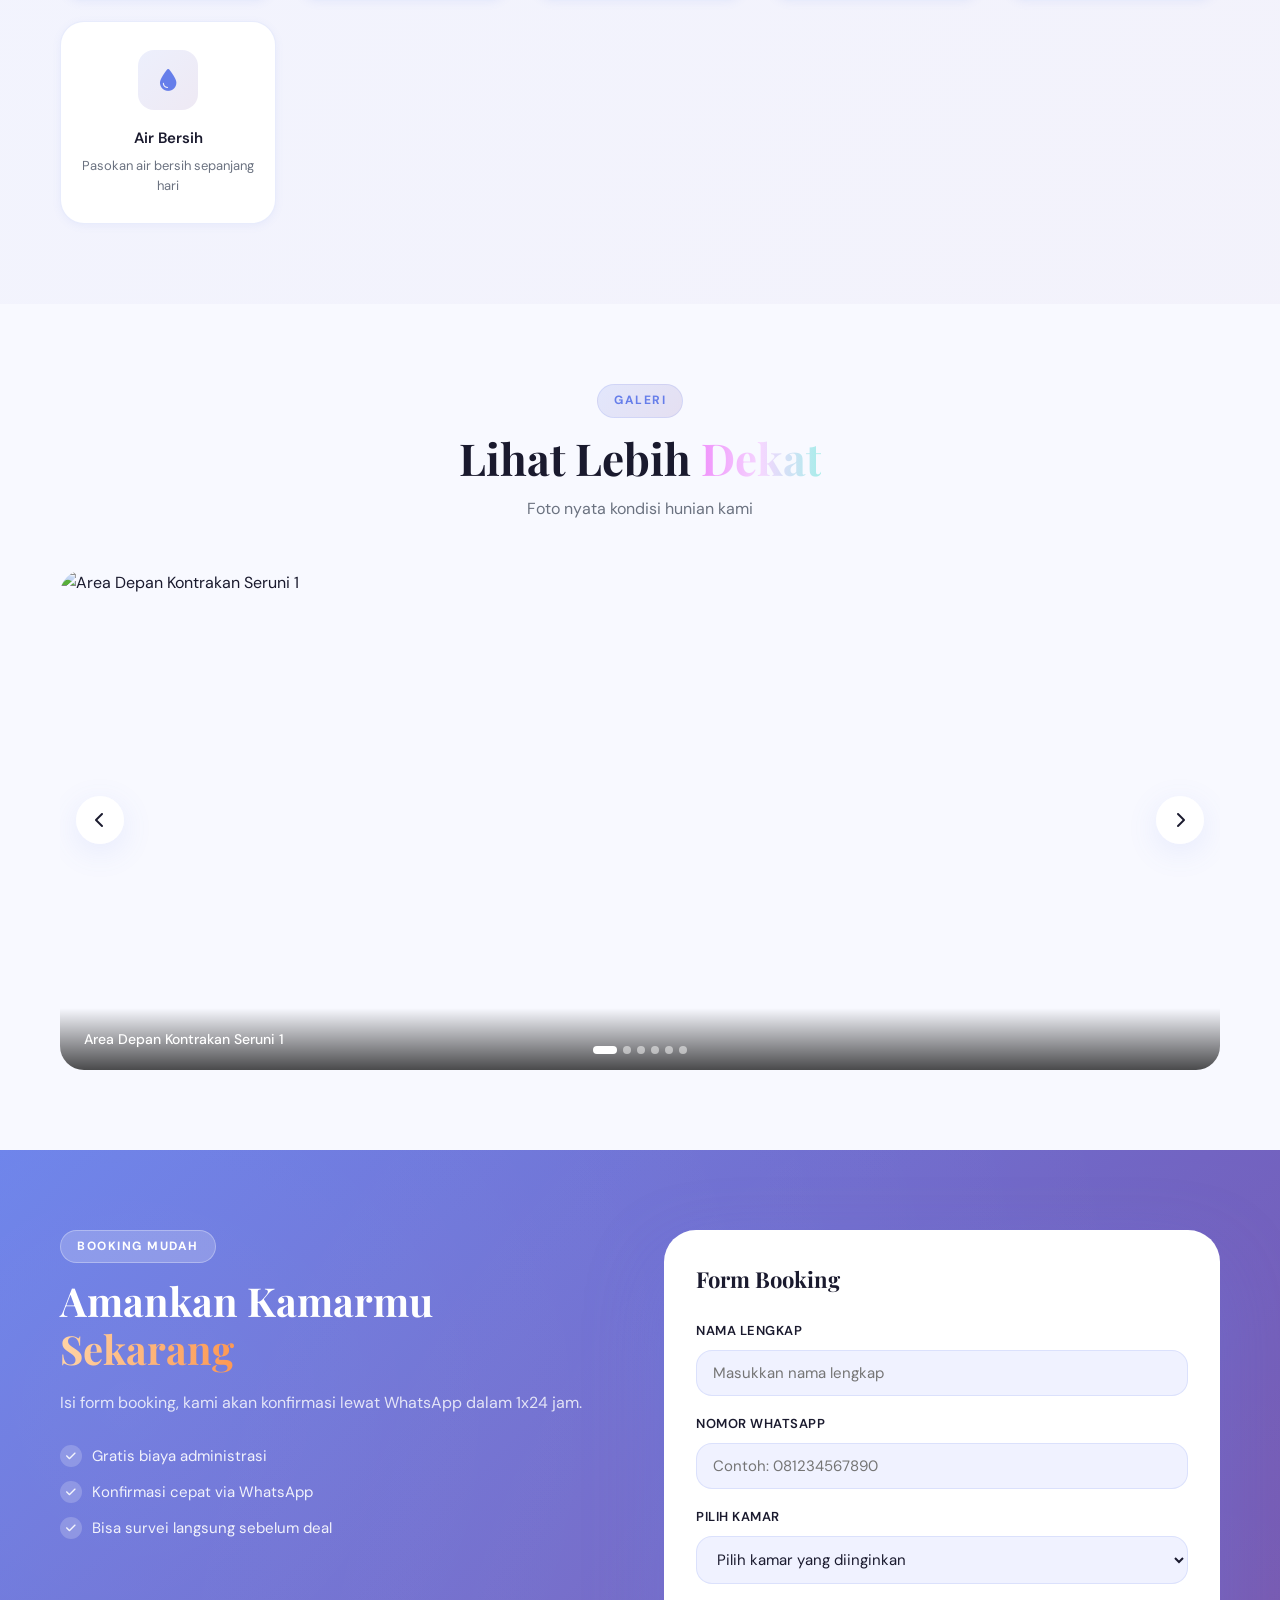
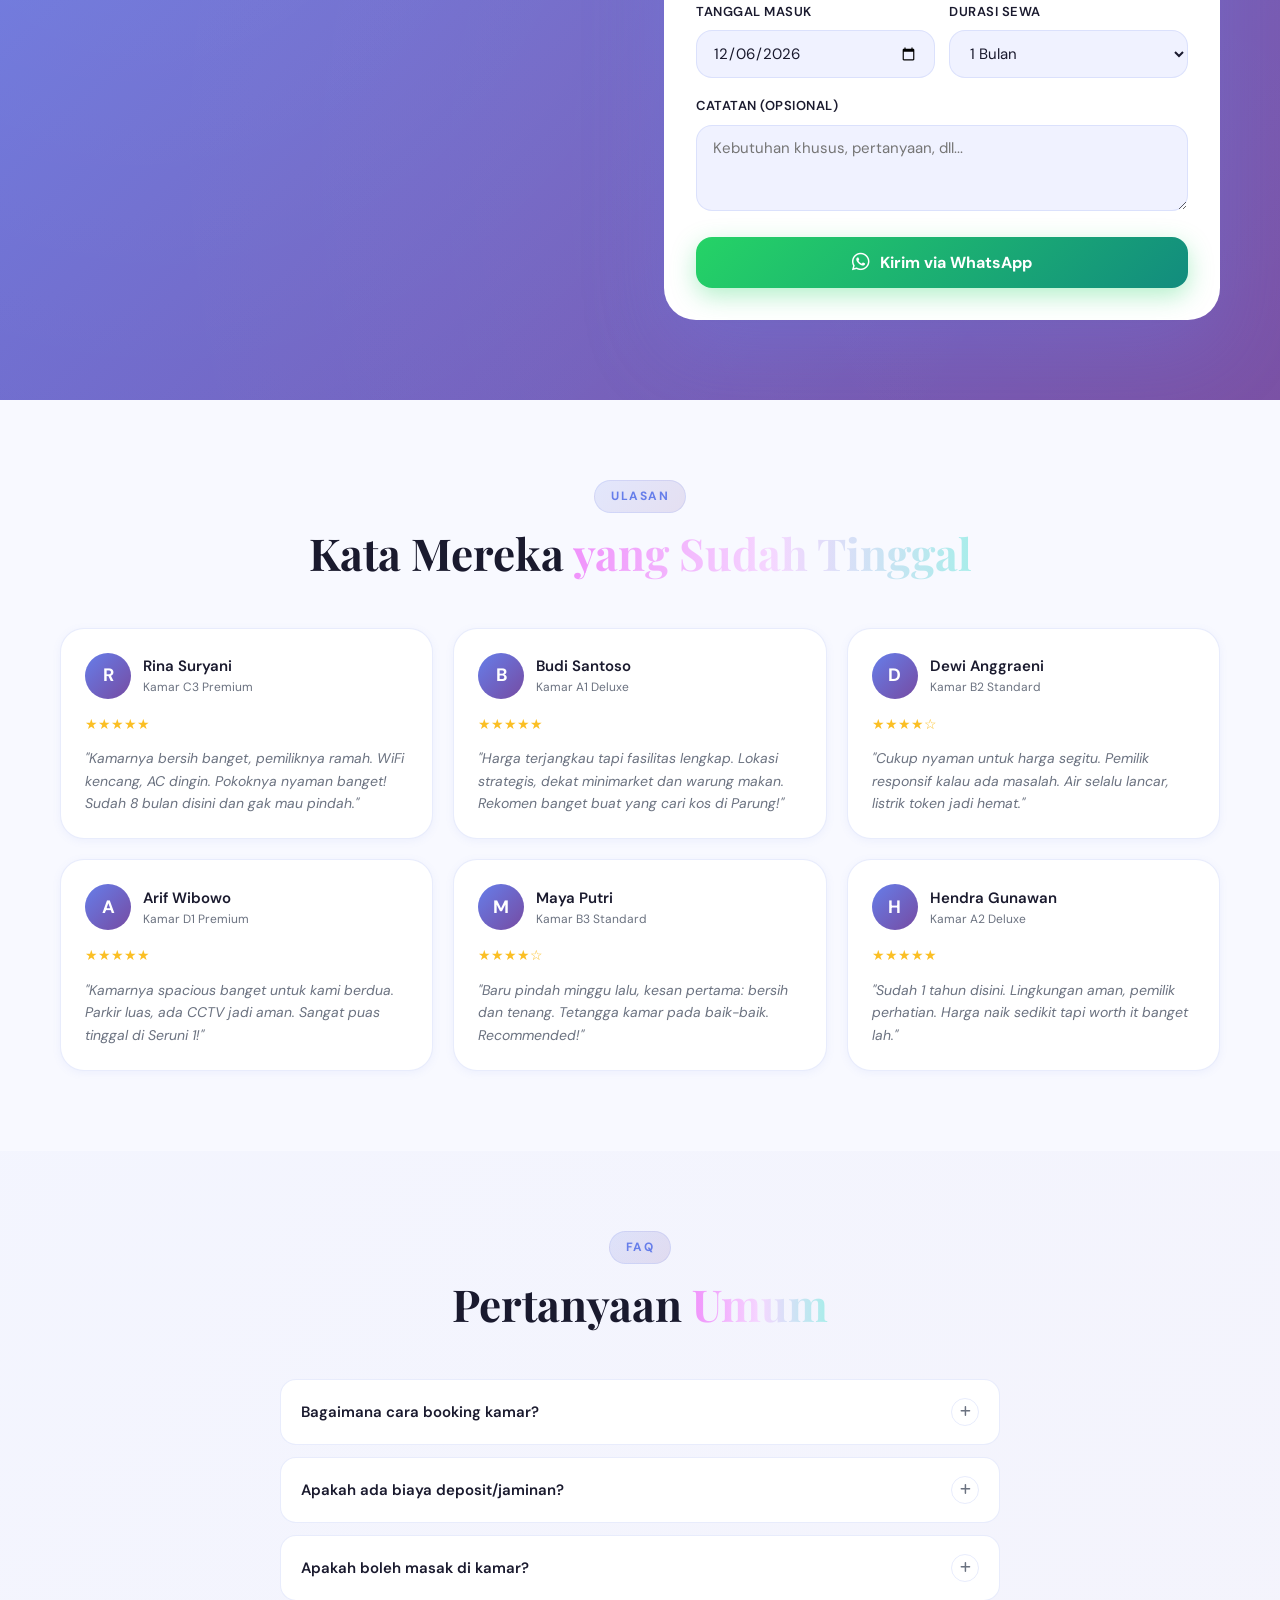
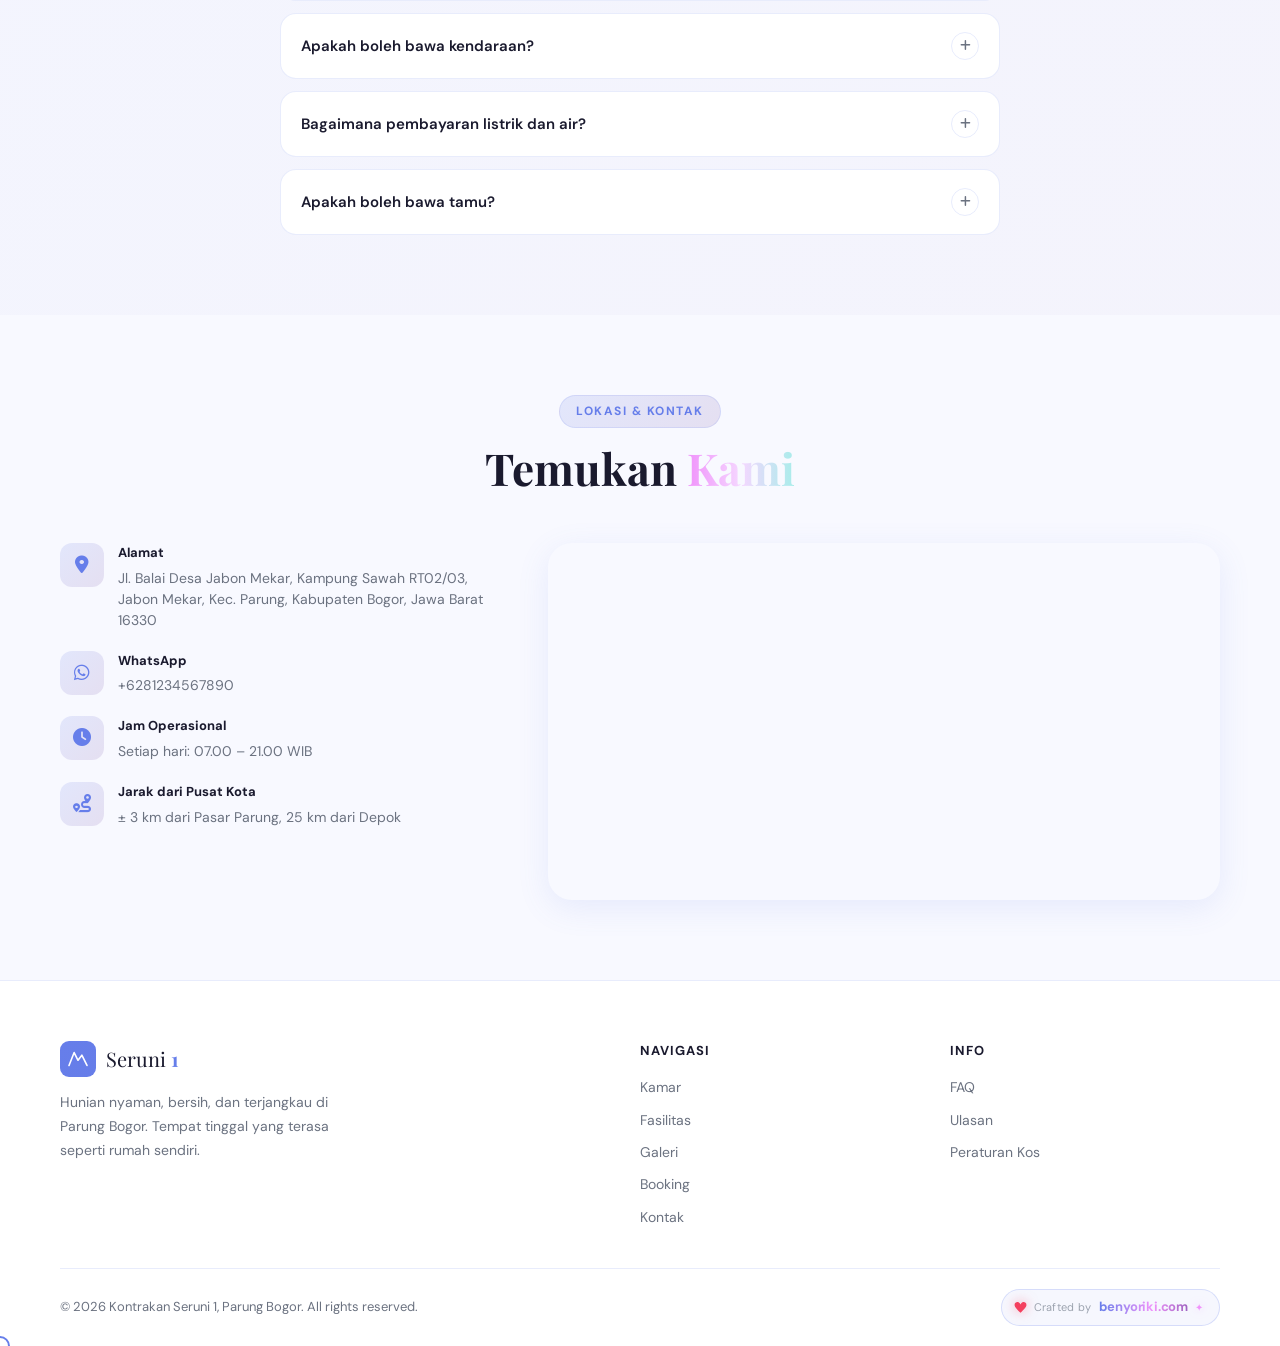
==== commit 1cee129a: "Add files via upload" ====
--- a/index.html
+++ b/index.html
@@ -489,7 +489,19 @@
       </div>
       <div class="footer-bottom">
         <p>© 2026 Kontrakan Seruni 1, Parung Bogor. All rights reserved.</p>
-        <p class="footer-secret">❤️ website developer benyoriki.com</p>
+        <a href="https://benyoriki.com/" target="_blank" rel="noopener noreferrer" class="footer-dev-credit">
+          <span class="footer-dev-heart">
+            <svg class="heart-svg" viewBox="0 0 24 24" fill="none" xmlns="http://www.w3.org/2000/svg">
+              <path d="M12 21.593c-5.63-5.539-11-10.297-11-14.402 0-3.791 3.068-5.191 5.281-5.191 1.312 0 4.151.501 5.719 4.457 1.59-3.968 4.464-4.447 5.726-4.447 2.54 0 5.274 1.621 5.274 5.181 0 4.069-5.136 8.625-11 14.402z" fill="currentColor"/>
+            </svg>
+          </span>
+          <span class="footer-dev-label">Crafted by</span>
+          <span class="footer-dev-name">
+            <span class="footer-dev-text-inner">benyoriki.com</span>
+            <span class="footer-dev-underline"></span>
+          </span>
+          <span class="footer-dev-sparkle">✦</span>
+        </a>
       </div>
     </div>
   </footer>
--- a/style.css
+++ b/style.css
@@ -1014,6 +1014,127 @@
   padding: 20px 0;
   display: flex; justify-content: space-between; align-items: center;
   font-size: 13px; color: var(--text-muted);
+}
+
+/* ---- Footer Developer Credit ---- */
+@keyframes heartbeat {
+  0%, 100% { transform: scale(1); }
+  14%       { transform: scale(1.3); }
+  28%       { transform: scale(1); }
+  42%       { transform: scale(1.2); }
+  70%       { transform: scale(1); }
+}
+@keyframes sparkle-spin {
+  0%   { transform: rotate(0deg) scale(1); opacity: 0.6; }
+  50%  { transform: rotate(180deg) scale(1.4); opacity: 1; }
+  100% { transform: rotate(360deg) scale(1); opacity: 0.6; }
+}
+@keyframes shimmer-name {
+  0%   { background-position: -200% center; }
+  100% { background-position: 200% center; }
+}
+@keyframes credit-float {
+  0%, 100% { transform: translateY(0px); }
+  50%       { transform: translateY(-3px); }
+}
+
+.footer-dev-credit {
+  display: inline-flex;
+  align-items: center;
+  gap: 7px;
+  padding: 7px 16px 7px 12px;
+  border-radius: 99px;
+  border: 1px solid rgba(102,126,234,0.22);
+  background: rgba(102,126,234,0.06);
+  backdrop-filter: blur(8px);
+  color: var(--text-muted);
+  font-size: 13px;
+  font-weight: 500;
+  text-decoration: none;
+  transition: all 0.35s cubic-bezier(0.4,0,0.2,1);
+  position: relative;
+  overflow: hidden;
+  animation: credit-float 4s ease-in-out infinite;
+}
+.footer-dev-credit::before {
+  content: '';
+  position: absolute;
+  inset: 0;
+  border-radius: 99px;
+  background: linear-gradient(135deg, rgba(102,126,234,0.08), rgba(118,75,162,0.08));
+  opacity: 0;
+  transition: opacity 0.3s ease;
+}
+.footer-dev-credit:hover::before { opacity: 1; }
+.footer-dev-credit:hover {
+  border-color: rgba(102,126,234,0.5);
+  color: var(--text);
+  transform: translateY(-4px);
+  box-shadow: 0 8px 30px rgba(102,126,234,0.2), 0 0 0 1px rgba(102,126,234,0.15);
+  animation: none;
+}
+
+.footer-dev-heart {
+  display: flex;
+  align-items: center;
+  justify-content: center;
+  color: #f43f5e;
+  filter: drop-shadow(0 0 6px rgba(244,63,94,0.5));
+}
+.heart-svg {
+  width: 13px;
+  height: 13px;
+  animation: heartbeat 2s ease-in-out infinite;
+}
+
+.footer-dev-label {
+  font-size: 11px;
+  font-weight: 400;
+  color: var(--text-light);
+  letter-spacing: 0.3px;
+}
+
+.footer-dev-name {
+  position: relative;
+  display: inline-flex;
+  flex-direction: column;
+  align-items: flex-start;
+}
+.footer-dev-text-inner {
+  font-weight: 700;
+  font-size: 13px;
+  background: linear-gradient(
+    90deg,
+    #667eea 0%,
+    #f093fb 30%,
+    #764ba2 60%,
+    #667eea 100%
+  );
+  background-size: 200% auto;
+  -webkit-background-clip: text;
+  background-clip: text;
+  -webkit-text-fill-color: transparent;
+  animation: shimmer-name 3s linear infinite;
+  letter-spacing: -0.2px;
+}
+.footer-dev-underline {
+  position: absolute;
+  bottom: -2px;
+  left: 0;
+  height: 1.5px;
+  width: 0%;
+  background: linear-gradient(135deg, #667eea, #764ba2);
+  border-radius: 99px;
+  transition: width 0.35s cubic-bezier(0.4,0,0.2,1);
+}
+.footer-dev-credit:hover .footer-dev-underline { width: 100%; }
+
+.footer-dev-sparkle {
+  font-size: 10px;
+  color: #f093fb;
+  animation: sparkle-spin 3s linear infinite;
+  display: inline-block;
+  filter: drop-shadow(0 0 4px rgba(240,147,251,0.6));
 }
 
 /* ---- Floating WhatsApp ---- */
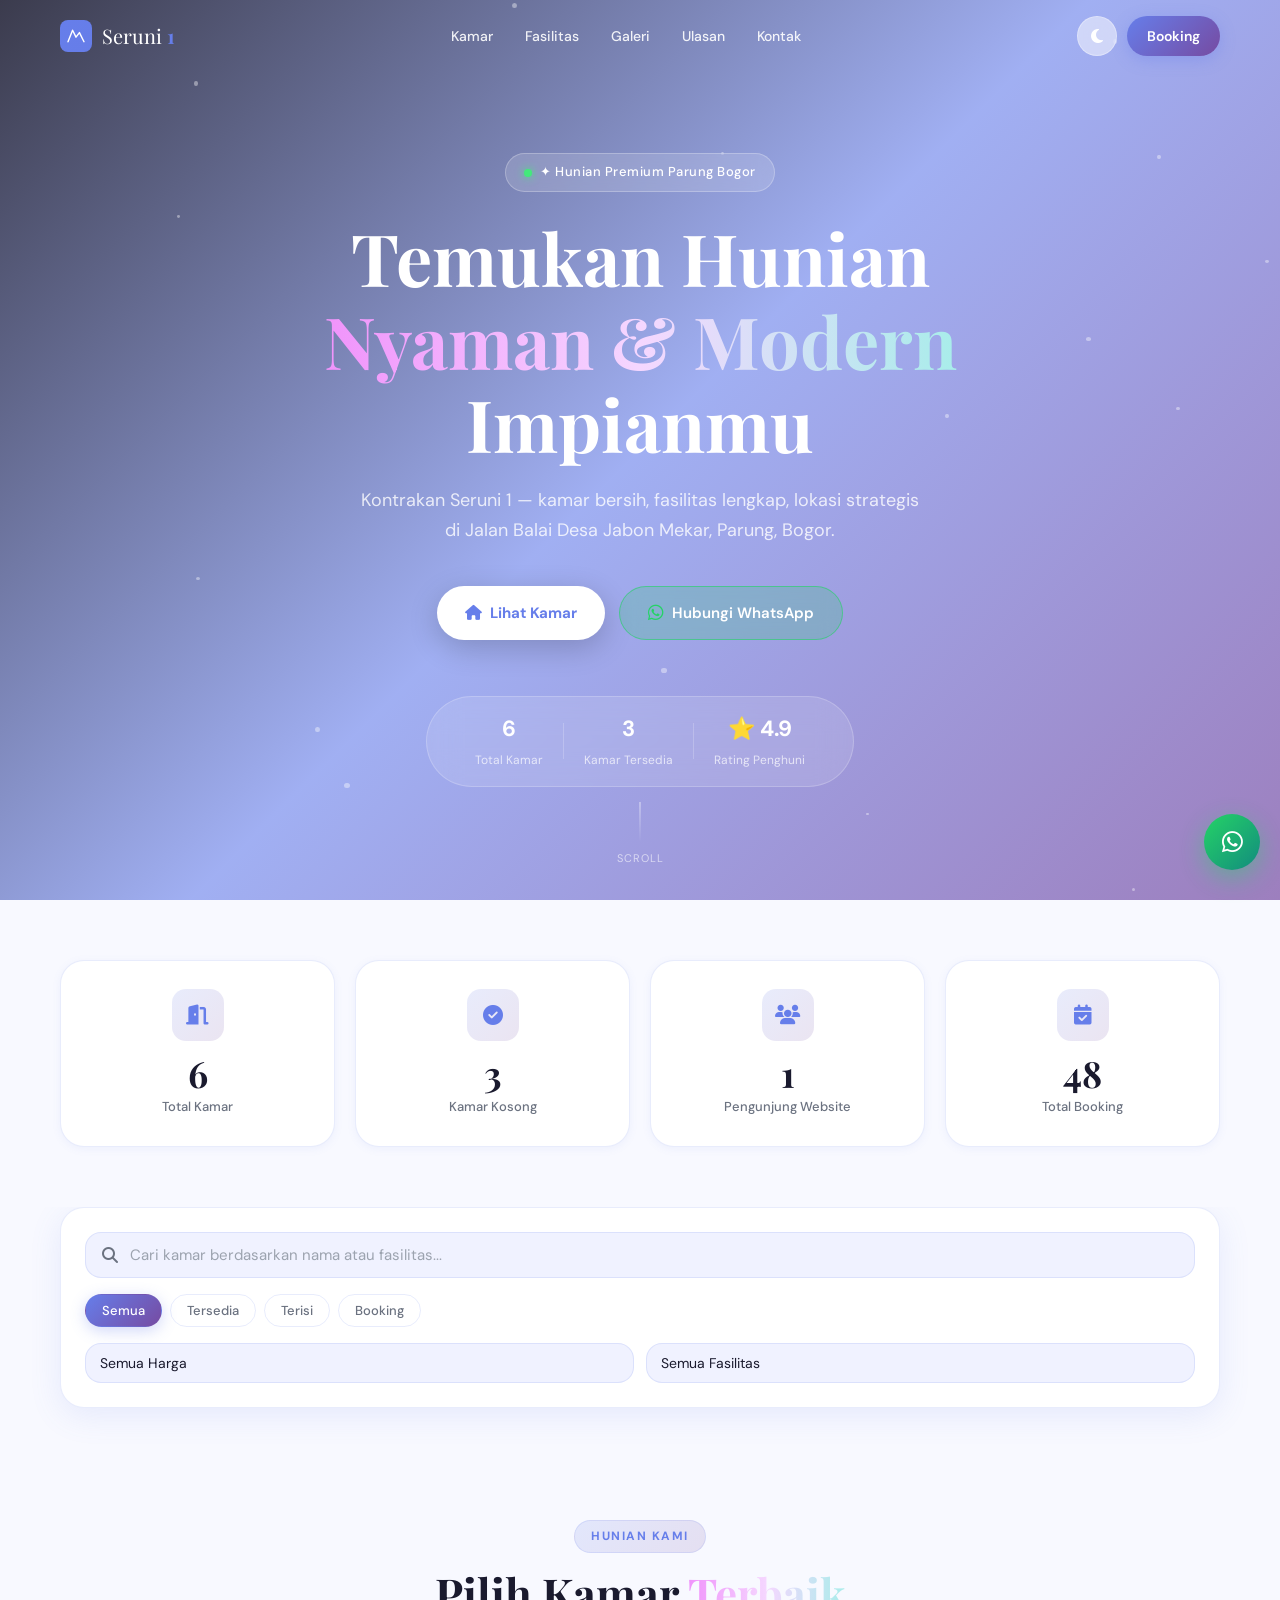
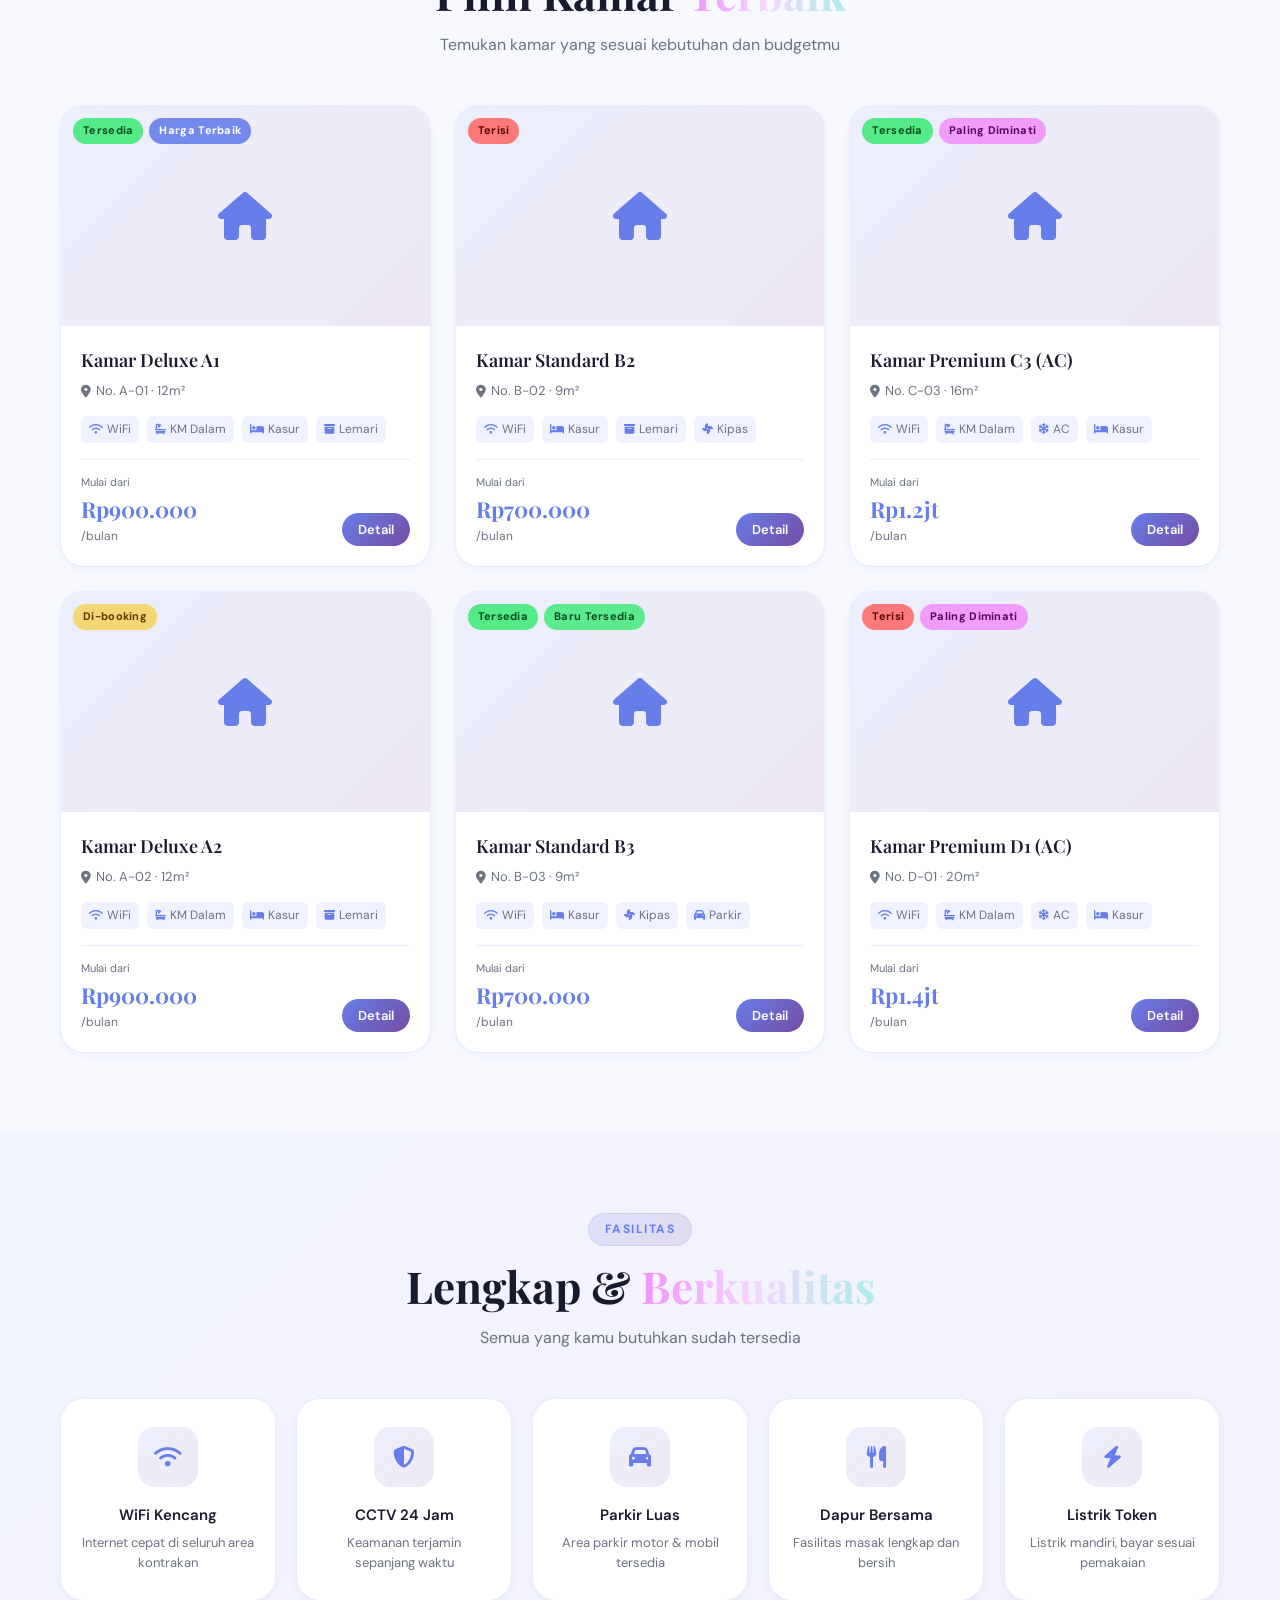
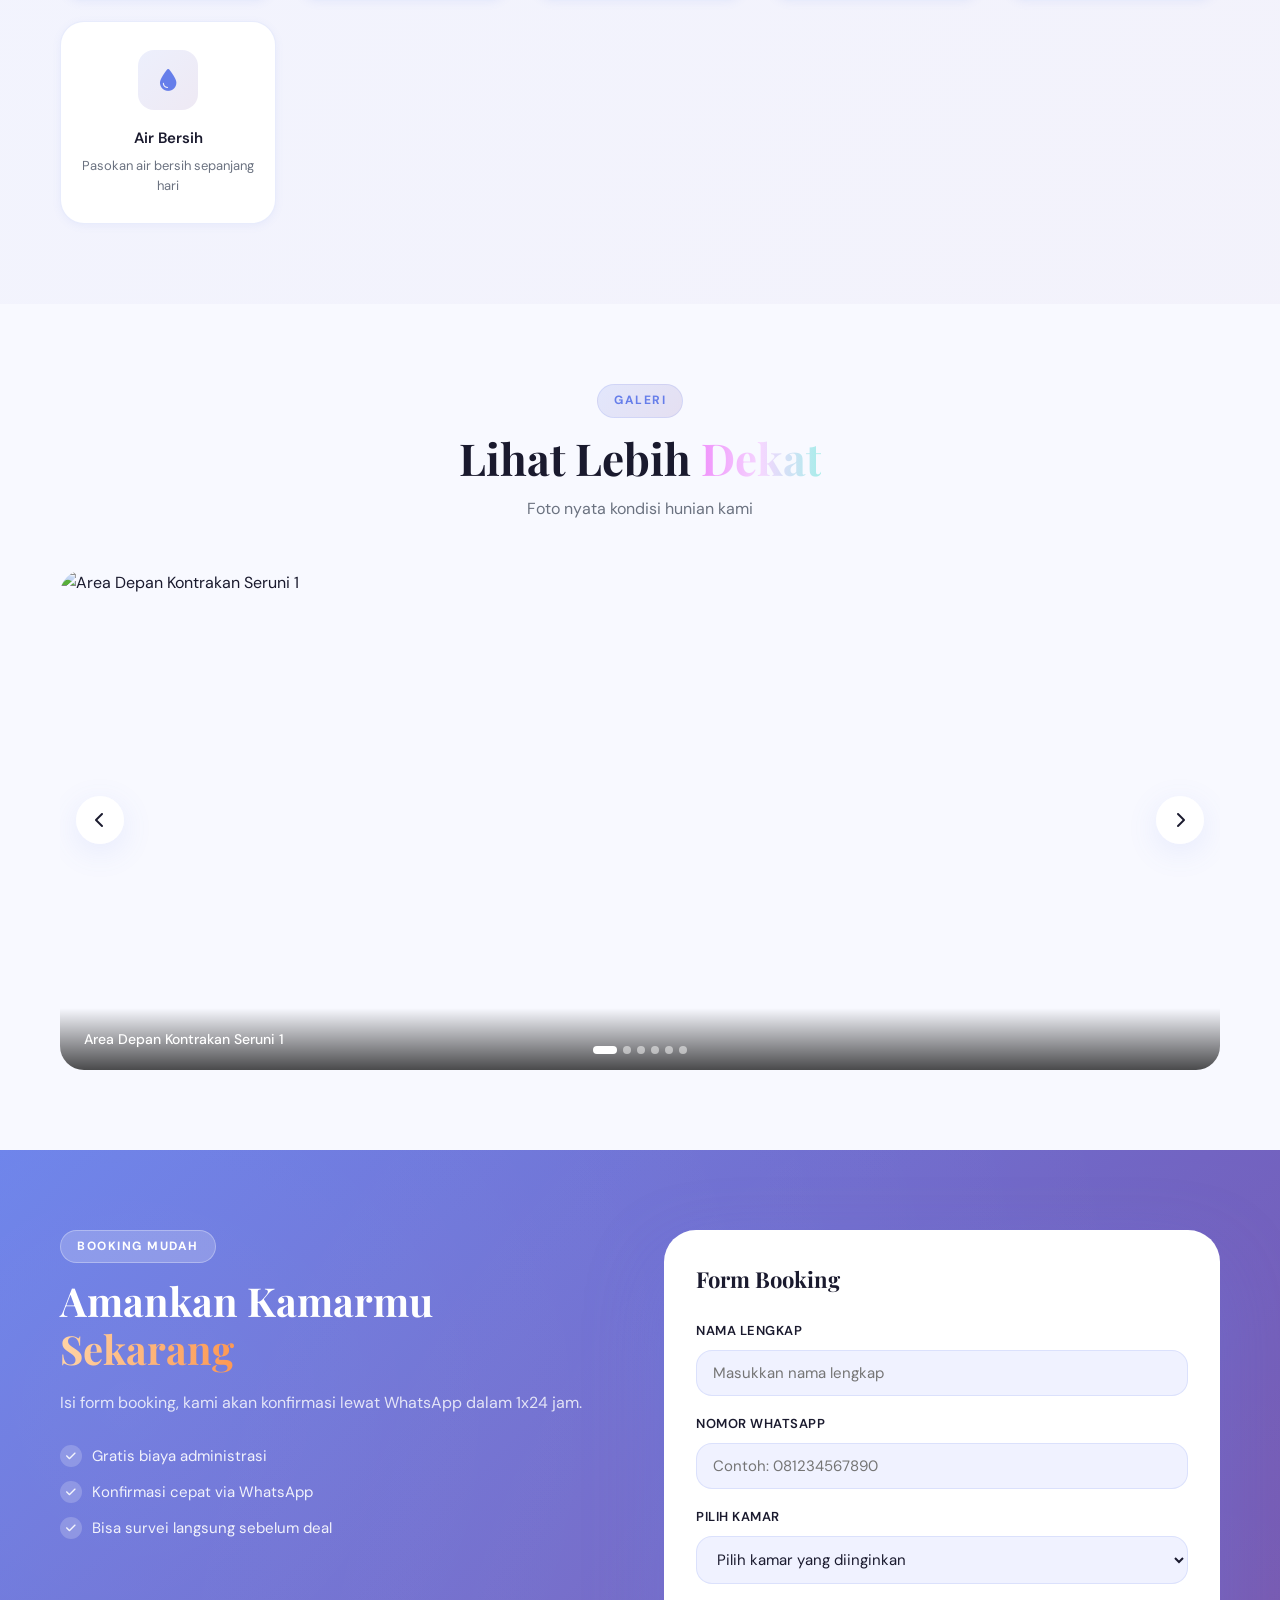
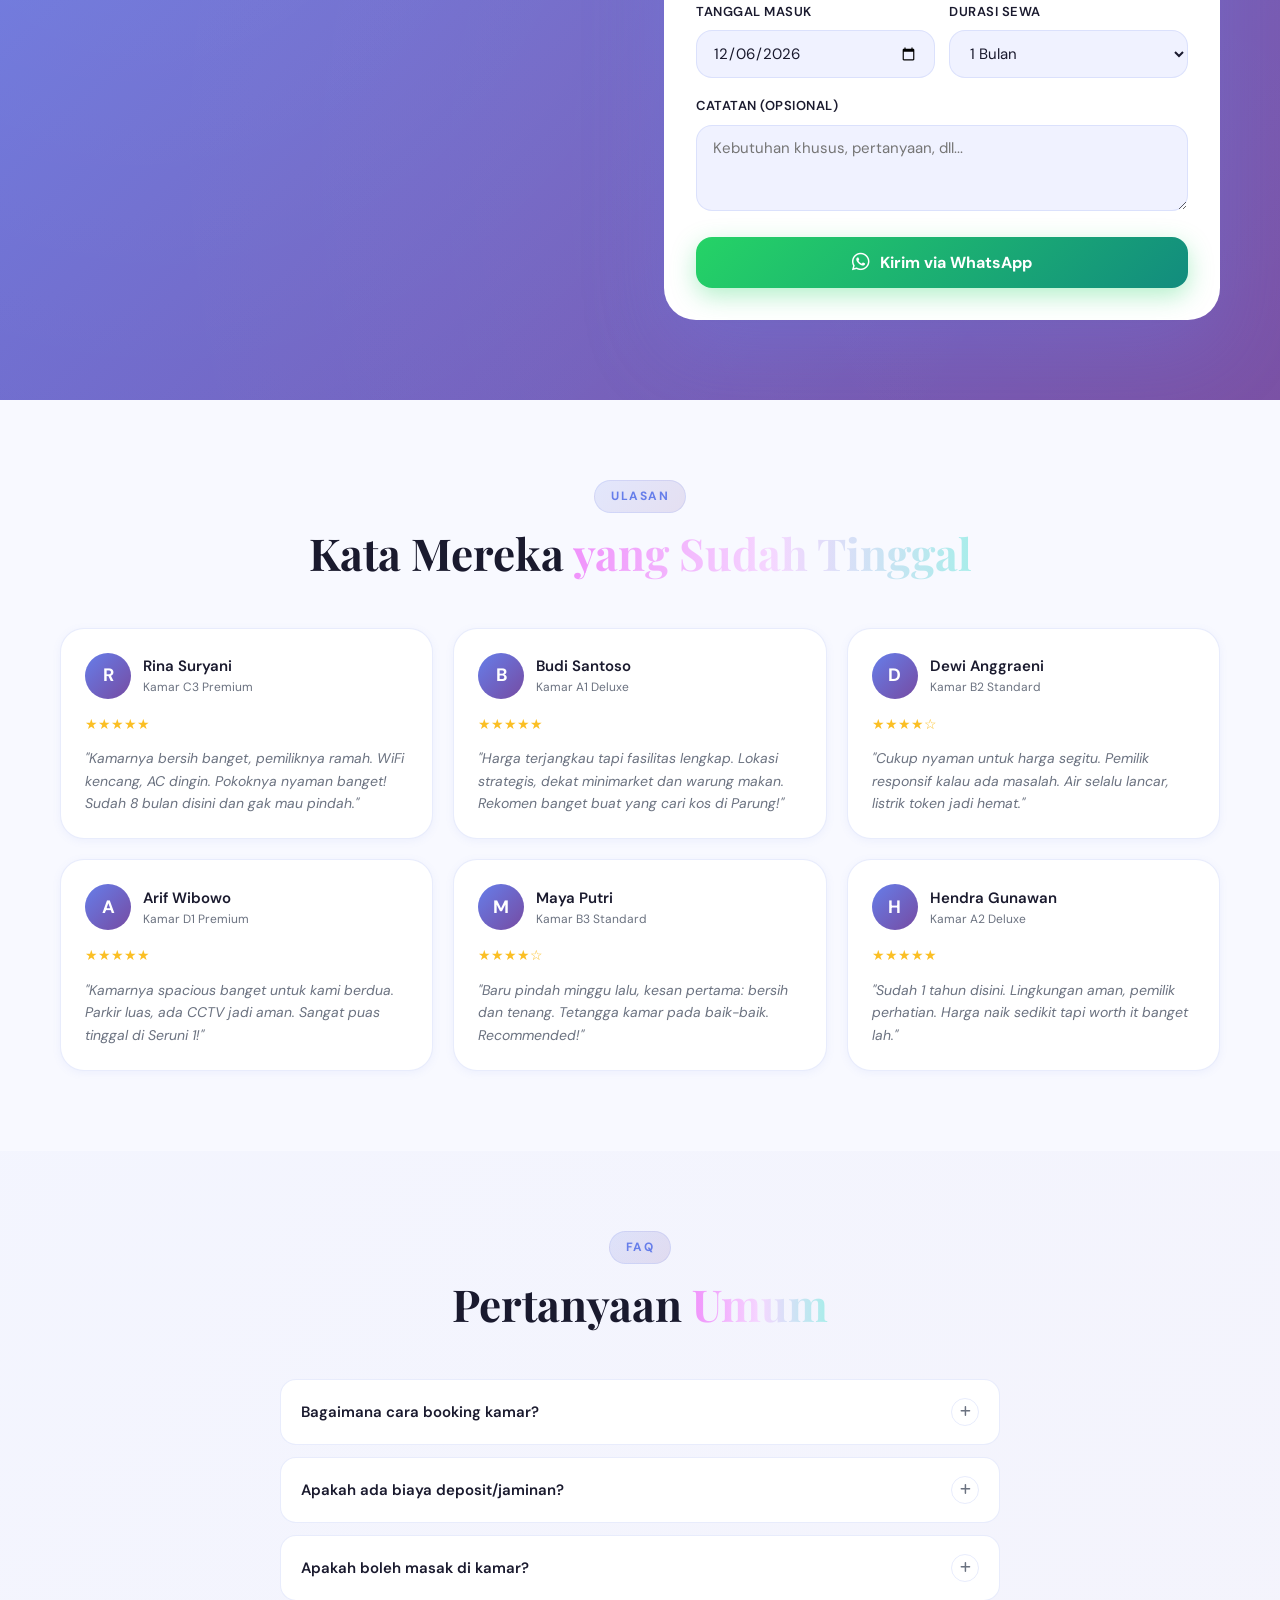
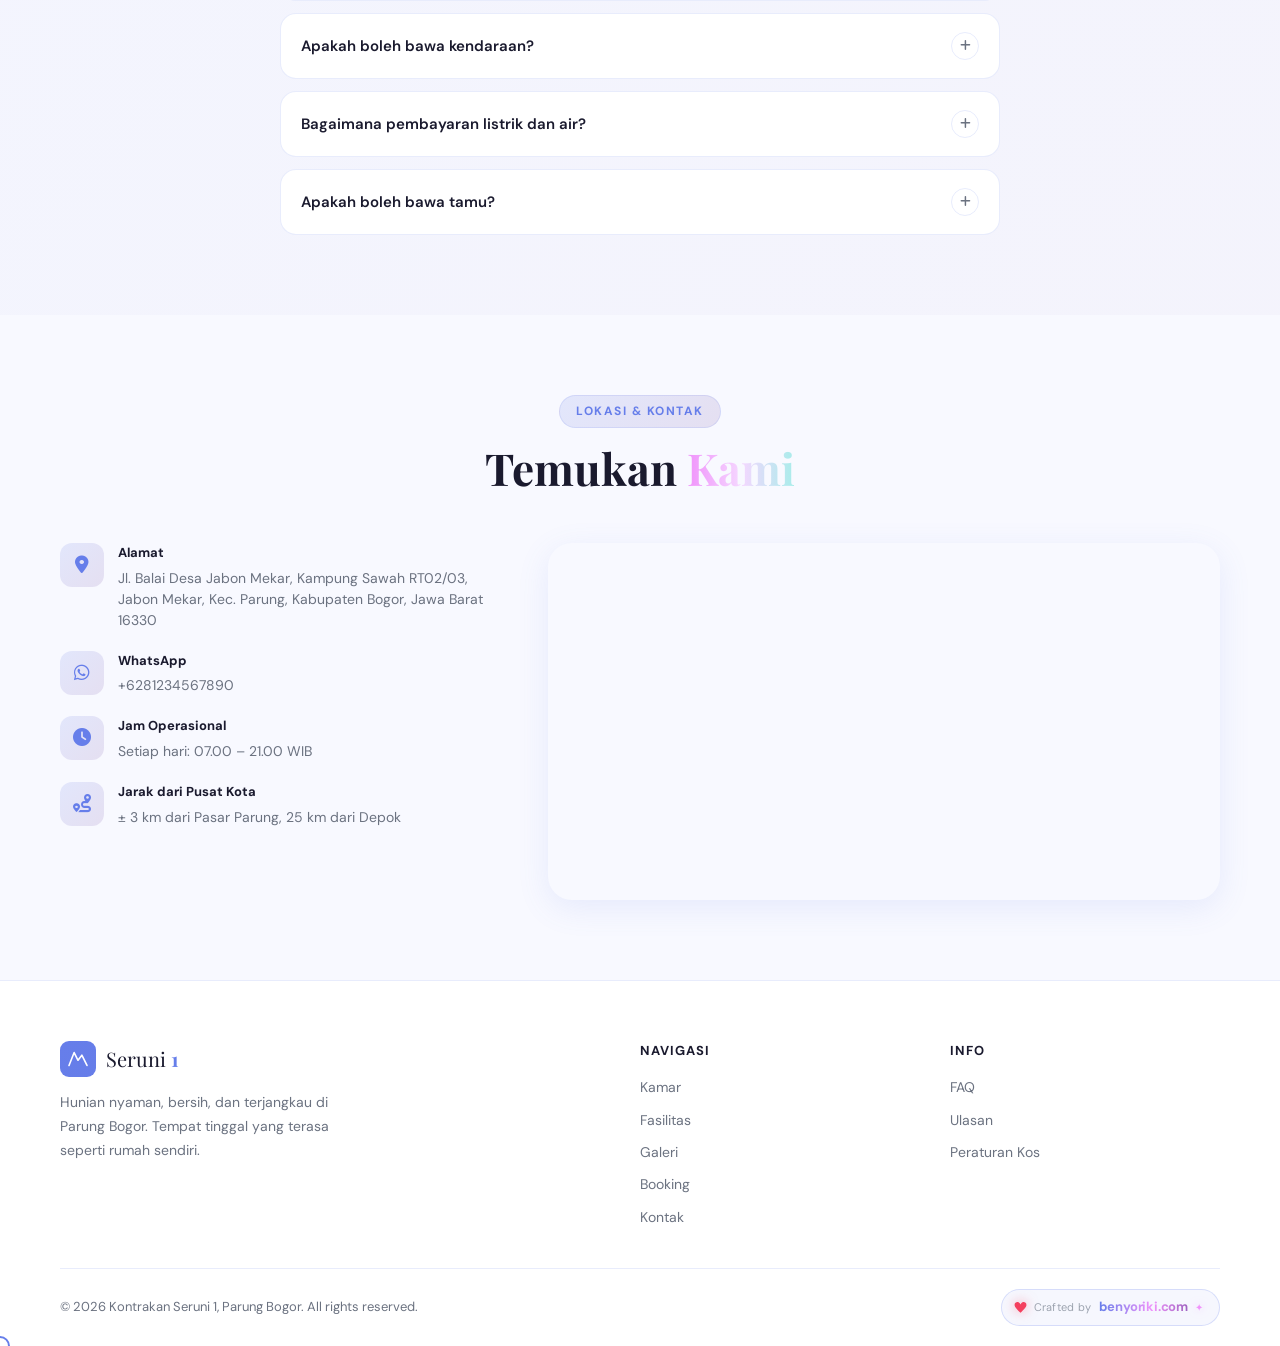
==== commit 9a654666: "index.html" ====
--- a/index.html
+++ b/index.html
@@ -30,17 +30,6 @@
   <meta name="author" content="Kontrakan Seruni 1" />
   <meta name="robots" content="index, follow" />
 
-  <!-- Open Graph -->
-  <meta property="og:title" content="Kontrakan Seruni 1 – Hunian Modern Parung Bogor" />
-  <meta property="og:description" content="Hunian premium dengan fasilitas lengkap di Parung Bogor. Harga terbaik, lokasi strategis!" />
-  <meta property="og:image" content="https://images.unsplash.com/photo-1522708323590-d24dbb6b0267?w=1200" />
-  <meta property="og:url" content="https://kontrakan-seruni.github.io" />
-  <meta property="og:type" content="website" />
-
-  <!-- Twitter Card -->
-  <meta name="twitter:card" content="summary_large_image" />
-  <meta name="twitter:title" content="Kontrakan Seruni 1 Parung Bogor" />
-  <meta name="twitter:description" content="Hunian nyaman, harga terjangkau di Parung Bogor." />
 
   <!-- PWA Manifest -->
   <link rel="manifest" href="manifest.json" />
@@ -564,4 +553,4 @@
 
   <script src="app.js"></script>
 </body>
-</html>+</html>
